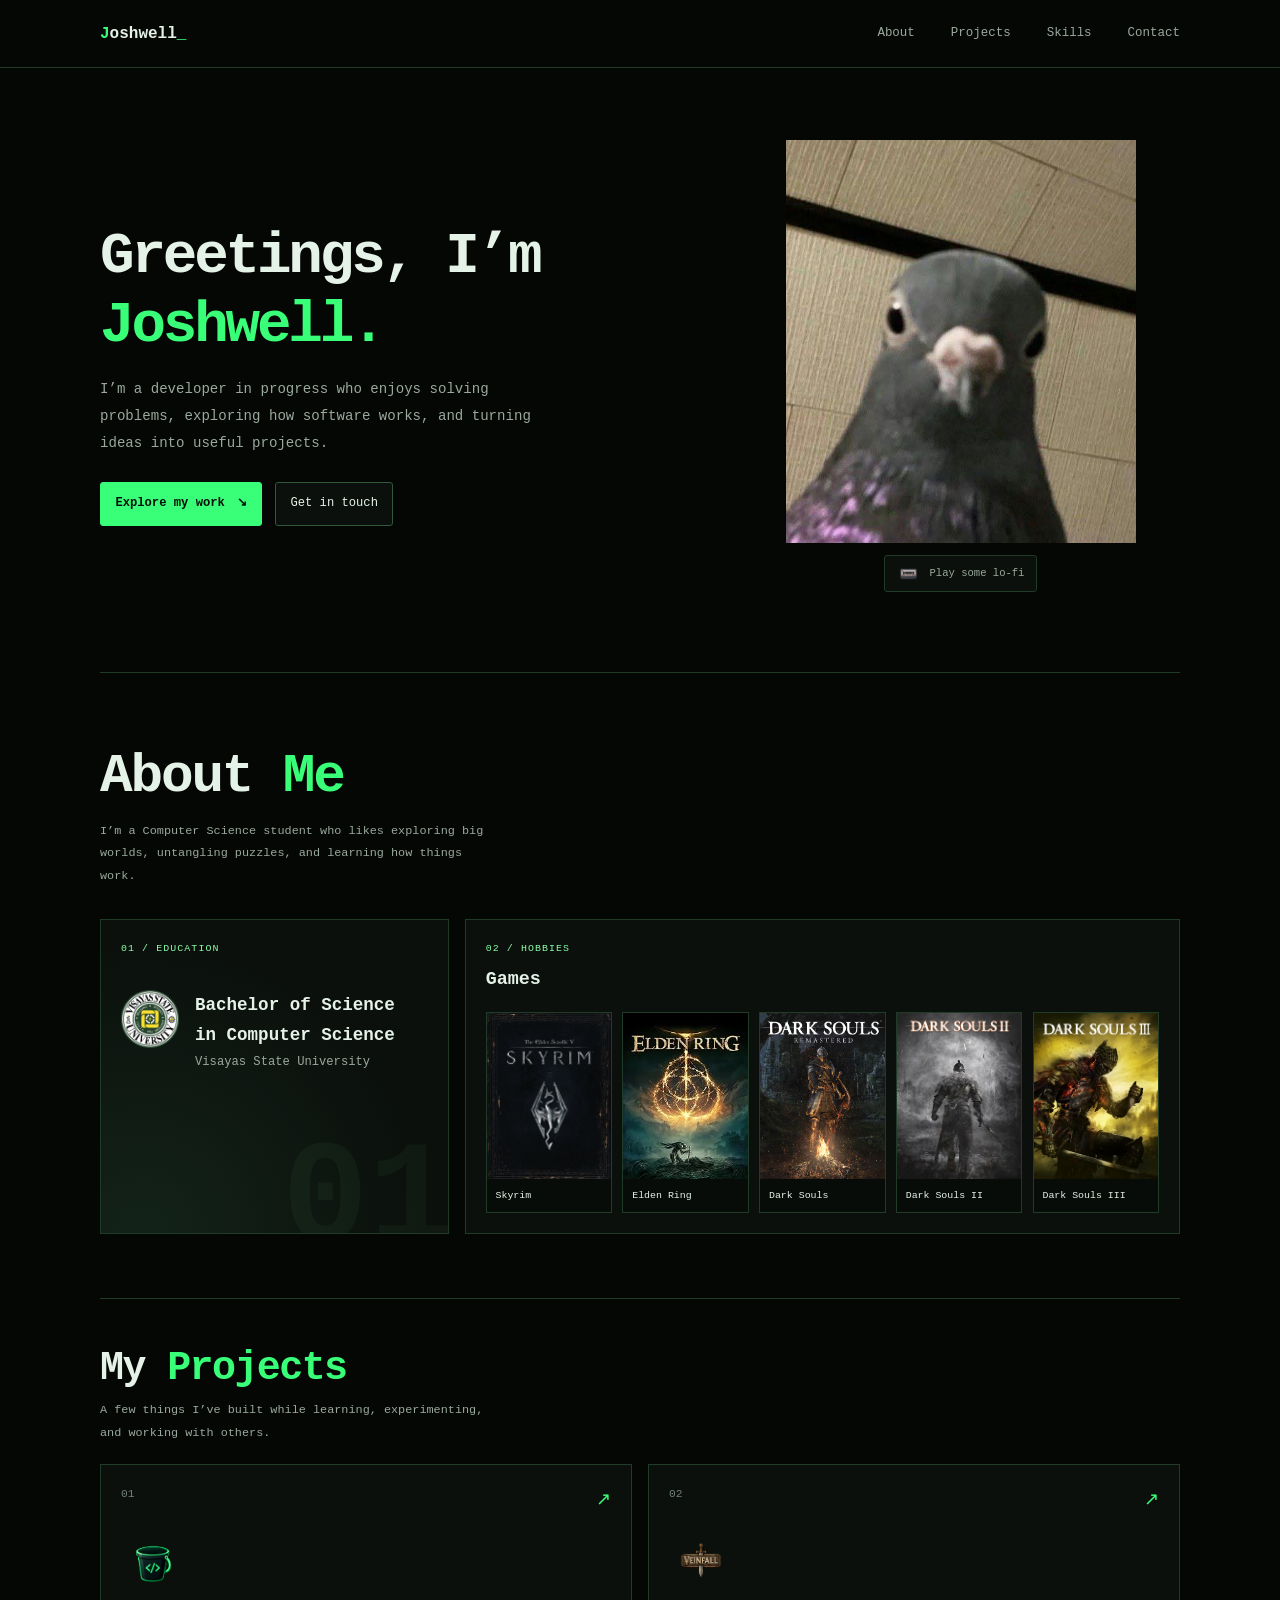
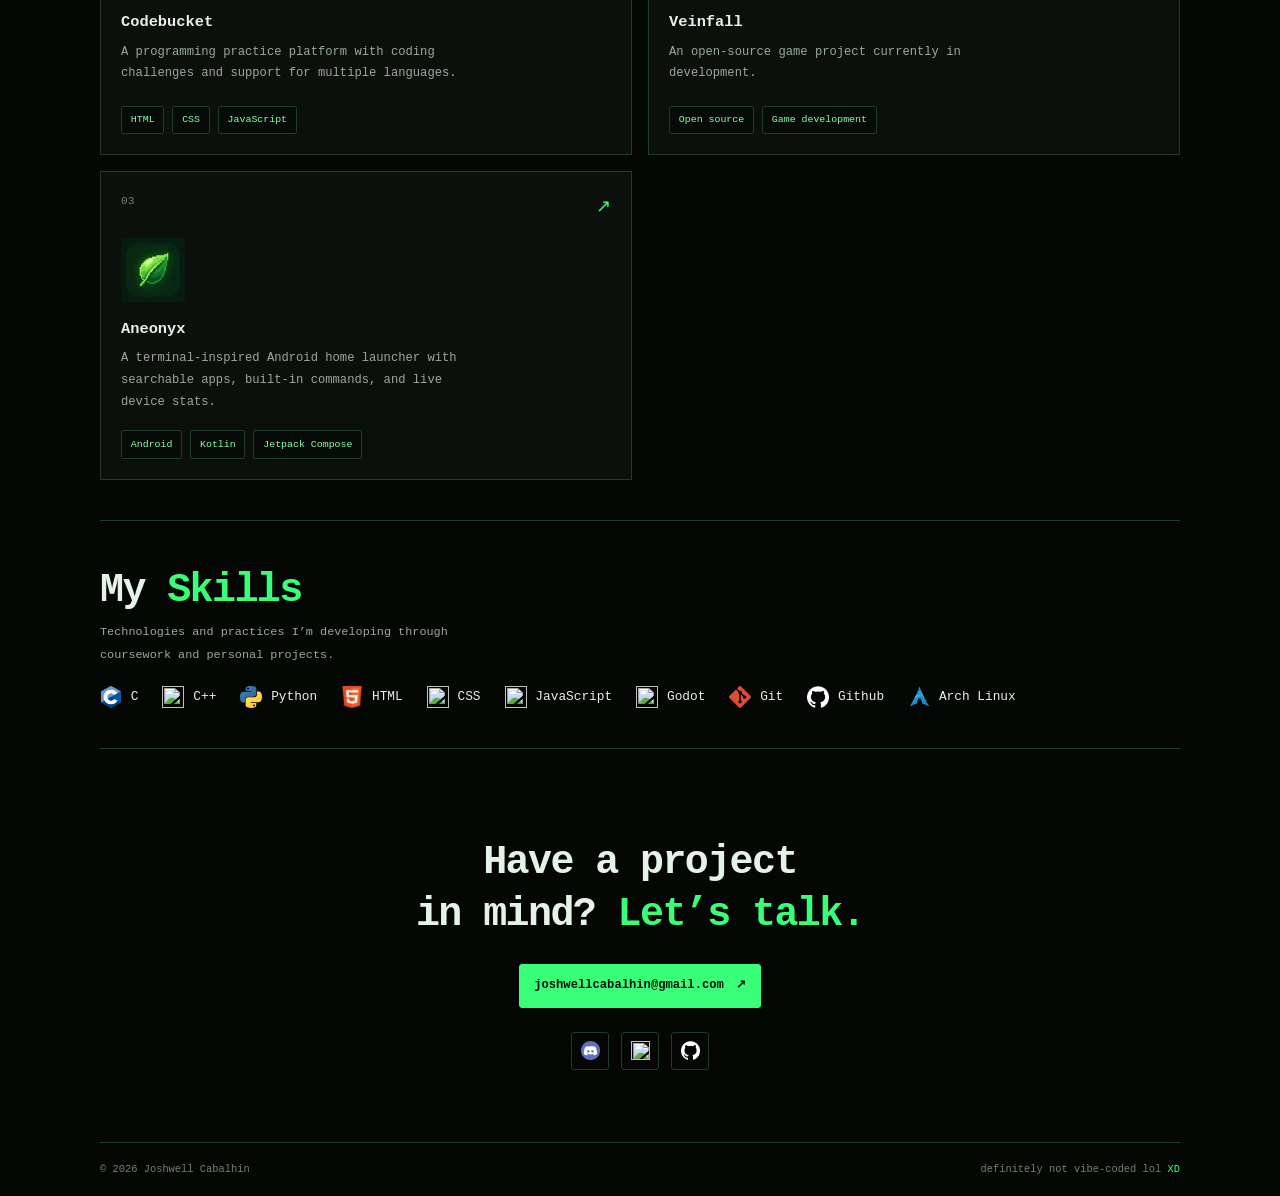
==== index.html @ 98245538 "rename vixlauncher to aneonyx" ====
<!DOCTYPE html>
<html lang="en">
<head>
    <meta charset="UTF-8">
    <meta name="viewport" content="width=device-width, initial-scale=1.0">
    <meta name="theme-color" content="#050705">
    <title>joshwell</title>
    <link rel="stylesheet" href="style.css">
    <script src="script.js" defer></script>
</head>
<body>
    <header class="site-header">
        <a class="wordmark" href="#home" aria-label="Joshwell home"><span>J</span>oshwell<span class="prompt">_</span></a>
        <nav class="navbar" aria-label="Main navigation">
            <a href="#about">About</a>
            <a href="#projects">Projects</a>
            <a href="#skills">Skills</a>
            <a href="#contact">Contact</a>
        </nav>
    </header>

    <main>
        <section id="home" class="hero wrap">
            <div class="hero-copy">
                <h1>Greetings, I’m <span>Joshwell.</span></h1>
                <p class="hero-intro">I’m a developer in progress who enjoys solving problems, exploring how software works, and turning ideas into useful projects.</p>
                <div class="hero-actions">
                    <a class="button primary" href="#projects">Explore my work <span aria-hidden="true">↘</span></a>
                    <a class="button secondary" href="#contact">Get in touch</a>
                </div>
            </div>
            <div class="hero-visual">
                <img class="profile-img" src="img/profile.jpg" alt="Portrait of Joshwell">
                <button id="music-button" class="music-control" type="button" aria-label="Play or pause background music"><img src="img/cassette.png" alt=""> <span id="music-desc">Play some lo-fi</span></button>
            </div>
        </section>

        <section id="about" class="section wrap about-section">
                
            <div class="section-heading"><h2>About<span> Me</span></h2><p class="section-note">I’m a Computer Science student who likes exploring big worlds, untangling puzzles, and learning how things work.</p></div>
            <div class="about-layout">
                <article class="education-card"><p class="label">01 / Education</p><div class="education-line"><img src="img/vsu.png" alt="Visayas State University" class="school-logo"><div><h3>Bachelor of Science<br>in Computer Science</h3><p>Visayas State University</p></div></div><span class="education-index" aria-hidden="true">01</span></article>
                <article class="hobbies-card"><div class="hobby-heading"><div><p class="label">02 / Hobbies</p><h3>Games</h3></div></div>
                    <div class="hobby-gallery" aria-label="Favorite games">
                        <figure class="hobby-art"><img src="img/The_Elder_Scrolls_V_Skyrim_cover.png" alt="The Elder Scrolls V: Skyrim cover"><figcaption> Skyrim</figcaption></figure>
                        <figure class="hobby-art"><img src="img/elden_ring.png" alt="Elden Ring cover"><figcaption> Elden Ring</figcaption></figure>
                        <figure class="hobby-art"><img src="img/dark_souls.png" alt="Dark Souls cover"><figcaption> Dark Souls</figcaption></figure>
                        <figure class="hobby-art"><img src="img/dark_souls_2.jpg" alt="Dark Souls II cover"><figcaption> Dark Souls II</figcaption></figure>
                        <figure class="hobby-art"><img src="img/dark_souls_3.jpg" alt="Dark Souls III cover"><figcaption> Dark Souls III</figcaption></figure>
                    </div>
                </article>
            </div>
        </section>

        <section id="projects" class="section wrap">
            <div class="section-heading"><h2>My<span> Projects</span></h2><p class="section-note">A few things I’ve built while learning, experimenting, and working with others.</p></div>
            <div class="project-grid">
                <a class="project-card" href="https://codebucket-joshwell.vercel.app" target="_blank" rel="noopener noreferrer"><div class="project-top"><span class="project-number">01</span><span class="external">↗</span></div><img src="img/codebucket_icon.png" alt="" class="project-icon"><h3>Codebucket</h3><p>A programming practice platform with coding challenges and support for multiple languages.</p><div class="tags"><span>HTML</span><span>CSS</span><span>JavaScript</span></div></a>
                <a class="project-card" href="https://github.com/llewtonsi/veinfall" target="_blank" rel="noopener noreferrer"><div class="project-top"><span class="project-number">02</span><span class="external">↗</span></div><img src="img/veinfall_icon.png" alt="" class="project-icon"><h3>Veinfall</h3><p>An open-source game project currently in development.</p><div class="tags"><span>Open source</span><span>Game development</span></div></a>
                <a class="project-card" href="https://github.com/llewtonsi/aneonyx" target="_blank" rel="noopener noreferrer"><div class="project-top"><span class="project-number">03</span><span class="external">↗</span></div><img src="img/aneonyx_icon.png" alt="" class="project-icon"><h3>Aneonyx</h3><p>A terminal-inspired Android home launcher with searchable apps, built-in commands, and live device stats.</p><div class="tags"><span>Android</span><span>Kotlin</span><span>Jetpack Compose</span></div></a>
            </div>
        </section>

        <section id="skills" class="section wrap">
            <div class="section-heading"><h2>My<span> Skills</span></h2><p class="section-note">Technologies and practices I’m developing through coursework and personal projects.</p></div>
            <ul class="skills-list" aria-label="Languages and technologies">
                <li class="skill-item"><img src="img/c_logo.webp" alt="">C</li>
                <li class="skill-item"><img src="img/cpp_logo.png" alt="">C++</li>
                <li class="skill-item"><img src="img/Python-logo-notext.svg" alt="">Python</li>
                <li class="skill-item"><img src="img/html_logo.png" alt="">HTML</li>
                <li class="skill-item"><img src="img/css_logo.png" alt="">CSS</li>
                <li class="skill-item"><img src="img/js_logo.png" alt="">JavaScript</li>
                <li class="skill-item"><img src="img/godot_icon.png" alt="">Godot</li>
                <li class="skill-item"><img src="img/git-icon-logo.svg" alt="">Git</li>
                <li class="skill-item"><img src="img/github_logo.webp" alt="">Github</li>
                <li class="skill-item"><img src="img/arch.png" alt="">Arch Linux</li>
            </ul>
        </section>

        <section id="contact" class="section wrap contact-section">
            <h2>Have a project<br>in mind? <span>Let’s talk.</span></h2><a class="button primary" href="mailto:joshwellcabalhin@gmail.com">joshwellcabalhin@gmail.com <span aria-hidden="true">↗</span></a>
            <div class="social-links"><a href="https://discord.com/users/1340693240004870204" aria-label="Discord"><img src="img/discord_icon.png" alt=""></a><a href="https://x.com/llewtonsi" aria-label="X"><img src="img/x_icon.png" alt=""></a><a href="https://github.com/llewtonsi" aria-label="GitHub"><img src="img/github_logo.webp" alt=""></a></div>
        </section>
    </main>
    <footer class="wrap footer"><span>© <span id="year"></span> Joshwell Cabalhin</span><span>definitely not vibe-coded lol <span class="prompt">XD</span></span></footer>
</body>
</html>
---- style.css ----
@font-face {
    font-family: JetBrains;
    src: url("font/JetBrainsMonoNerdFontMono-Regular.ttf") format("truetype");
    font-display: swap;
}

:root {
    color-scheme: dark;
    --bg: #050705;
    --bg2: #080c09;
    --card: #0b100c;
    --elev: #101711;
    --border: #203b28;
    --border-bright: #31583b;
    --green: #39ff78;
    --green-soft: #8bffa9;
    --text: #e5f2e8;
    --muted: #9aa99d;
    --quiet: #718077;
    --mono: JetBrains, ui-monospace, monospace;
    --sans: JetBrains, ui-monospace, monospace;
}

* { box-sizing: border-box; }
html { scroll-behavior: smooth; scroll-padding-top: 5rem; }
body {
    margin: 0;
    background: var(--bg);
    color: var(--text);
    font: 15px/1.75 var(--sans);
}
a { color: inherit; text-decoration: none; }
img { display: block; max-width: 100%; height: auto; }
button { font: inherit; }
h1, h2, h3, p, blockquote { margin: 0; }
.wrap { width: min(1080px, calc(100% - 3rem)); margin-inline: auto; }

.site-header {
    min-height: 68px;
    padding: .75rem max(1.5rem, calc((100vw - 1080px) / 2));
    display: flex;
    align-items: center;
    justify-content: space-between;
    gap: 1.5rem;
    border-bottom: 1px solid var(--border);
    background: var(--bg);
    position: sticky;
    top: 0;
    z-index: 10;
}
.wordmark { font-size: 1rem; font-weight: bold; color: var(--text); white-space: nowrap; }
.wordmark > span:first-child, .prompt { color: var(--green); }
.navbar { display: flex; gap: clamp(1rem, 3vw, 2.25rem); }
.navbar a { color: var(--muted); font-size: .78rem; transition: color .2s; }
.navbar a:hover, .navbar a:focus-visible, .social-links a:hover { color: var(--green); }
a:focus-visible, button:focus-visible { outline: 2px solid var(--green); outline-offset: 4px; }

.hero {
    min-height: 570px;
    display: grid;
    grid-template-columns: 1.15fr .85fr;
    align-items: center;
    gap: 3rem;
    padding-block: 4.5rem 5rem;
}
.eyebrow, .label { font-size: .69rem; letter-spacing: .11em; text-transform: uppercase; color: var(--green-soft); }
.eyebrow { display: flex; align-items: center; gap: .6rem; }
.status-dot { width: 7px; height: 7px; border-radius: 50%; background: var(--green); }
h1 {
    max-width: 14ch;
    font-size: clamp(2.25rem, 5vw, 3.6rem);
    line-height: 1.2;
    letter-spacing: -.055em;
    margin: 1rem 0;
}
h1 span, h2 span { color: var(--green); }
.hero-intro, .section-note { max-width: 55ch; color: var(--muted); font-size: .88rem; line-height: 1.9; }
.hero-actions { display: flex; flex-wrap: wrap; gap: .8rem; margin-top: 1.6rem; }
.button {
    display: inline-flex;
    align-items: center;
    justify-content: center;
    gap: .75rem;
    padding: .65rem .9rem;
    border: 1px solid var(--border-bright);
    border-radius: 3px;
    font-size: .76rem;
    transition: border-color .2s, background .2s;
}
.button:hover { border-color: var(--green); }
.primary { background: var(--green); color: #031006; border-color: var(--green); font-weight: bold; }
.primary:hover { background: var(--green-soft); }
.secondary { color: var(--text); background: var(--card); }
.hero-visual { display: flex; flex-direction: column; align-items: center; gap: .8rem; }
.profile-img { width: min(100%, 350px); aspect-ratio: 4 / 4.6; object-fit: cover; object-position: center 35%; }
.music-control { border: 1px solid var(--border); background: var(--card); color: var(--muted); padding: .5rem .75rem; border-radius: 3px; display: flex; align-items: center; gap: .6rem; font-size: .66rem; cursor: pointer; }
.music-control img { width: 23px; }

.section { padding-block: 2.5rem; border-top: 1px solid var(--border); }
.section-heading { margin-bottom: 1.25rem; }
.section-heading h2, .contact-section h2 { font-size: clamp(1.65rem, 3.6vw, 2.5rem); line-height: 1.3; letter-spacing: -.04em; margin: .25rem 0; }
.about-section { padding-block: 4rem; }
.about-section .section-heading { max-width: 680px; margin-bottom: 2rem; }
.about-section .section-heading h2 { font-size: clamp(2rem, 5vw, 3.4rem); line-height: 1.13; margin: .55rem 0 .8rem; }
.about-layout { display: grid; grid-template-columns: .78fr 1.6fr; gap: 1rem; align-items: stretch; }
.education-card, .hobbies-card, .project-card { background: var(--card); border: 1px solid var(--border); padding: 1.25rem; }
.education-card { position: relative; min-height: 100%; overflow: hidden; background: radial-gradient(ellipse at 12% 100%, #132319 0, var(--card) 65%); }
.education-card .label, .hobbies-card .label { color: var(--green-soft); }
.education-card .education-line { position: relative; z-index: 1; align-items: flex-start; margin-top: 2rem; }
.education-index { position: absolute; right: -.05em; bottom: -.28em; color: rgba(139, 255, 169, .045); font-size: 9rem; line-height: 1; font-weight: bold; }
.hobbies-card { padding: 1.25rem; }
.hobby-heading { display: flex; justify-content: space-between; align-items: end; gap: 1rem; margin-bottom: 1rem; }
.hobby-heading h3 { font-size: 1.15rem; margin-top: .4rem; }
.hobby-heading > p { max-width: 35ch; color: var(--muted); font-size: .7rem; line-height: 1.8; }
.hobby-gallery { display: grid; grid-template-columns: repeat(5, minmax(0, 1fr)); gap: .65rem; }
.hobby-art { min-width: 0; margin: 0; overflow: hidden; border: 1px solid var(--border); background: var(--bg2); }
.hobby-art img { width: 100%; aspect-ratio: 3 / 4; object-fit: cover; transition: transform .3s ease; }
.hobby-art:hover img { transform: scale(1.045); }
.hobby-art figcaption { display: flex; align-items: baseline; gap: .4rem; padding: .5rem .55rem; font-size: .62rem; white-space: nowrap; overflow: hidden; text-overflow: ellipsis; }
.hobby-art figcaption span { color: var(--green); font-size: .55rem; }
.hobby-footnote { margin-top: .85rem; color: var(--muted); font-size: .67rem; }
.hobby-footnote span { color: var(--green); margin-right: .35rem; }
.panel { background: var(--card); border: 1px solid var(--border); padding: 1.25rem; }
.label { color: var(--quiet); font-size: .62rem; }
.education-line { display: flex; align-items: center; gap: 1rem; margin-top: 1.6rem; }
.education-card .school-logo { width: 58px; height: 58px; object-fit: contain; flex: 0 0 auto; }
.project-card h3 { font-size: .96rem; margin: .35rem 0; }
.education-line p { color: var(--muted); font-size: .76rem; line-height: 1.85; }
.row-heading { display: flex; justify-content: space-between; align-items: end; gap: 2rem; }
.section-note { font-size: .74rem; }
.project-grid { display: grid; grid-template-columns: repeat(2, 1fr); gap: 1rem; }
.project-card { display: block; transition: border-color .2s; }
.project-card:hover { border-color: var(--border-bright); }
.project-top { display: flex; justify-content: space-between; color: var(--quiet); font-size: .7rem; }
.external { font-size: 1.1rem; color: var(--green); }
.project-icon { width: 64px; height: 64px; object-fit: contain; margin: .9rem 0; }
.project-card p { max-width: 50ch; color: var(--muted); font-size: .76rem; line-height: 1.8; min-height: 3rem; }
.tags { display: flex; flex-wrap: wrap; gap: .5rem; margin-top: 1rem; }
.tags span, .skill-item { border: 1px solid var(--border); background: var(--bg2); color: var(--green-soft); padding: .3rem .55rem; border-radius: 2px; font-size: .62rem; }
.skills-list { display: flex; flex-wrap: wrap; gap: 1rem 1.5rem; list-style: none; margin: 1.25rem 0 0; padding: 0; }
.skill-item { display: inline-flex; align-items: center; gap: .55rem; padding: 0; border: 0; background: transparent; color: var(--text); font-size: .8rem; }
.skill-item img { width: 22px; height: 22px; object-fit: contain; }
.contact-section { text-align: center; padding-block: 4.5rem; }
.contact-section .eyebrow { justify-content: center; }
.contact-section h2 { margin: 1rem 0 1.4rem; }
.social-links { display: flex; justify-content: center; align-items: center; gap: .75rem; margin-top: 1.5rem; }
.social-links a { width: 38px; height: 38px; display: grid; place-items: center; border: 1px solid var(--border); border-radius: 3px; transition: border-color .2s, color .2s; }
.social-links img { width: 19px; height: 19px; object-fit: contain; }
.footer { border-top: 1px solid var(--border); padding-block: 1.1rem; display: flex; justify-content: space-between; gap: 1rem; color: var(--quiet); font-size: .65rem; }

@media (max-width: 720px) {
    .wrap { width: min(100% - 2rem, 560px); }
    .site-header { min-height: 64px; padding-inline: 1rem; }
    .wordmark { font-size: .85rem; }
    .navbar { gap: .8rem; }
    .navbar a { font-size: .66rem; }
    .hero { grid-template-columns: 1fr; gap: 2rem; padding-block: 3.5rem; }
    .hero-copy { order: 0; }
    .hero-visual { order: 1; }
    .profile-img { width: min(78%, 340px); }
    .section { padding-block: 2.1rem; }
    .project-grid { grid-template-columns: 1fr; }
    .about-section { padding-block: 3rem; }
    .about-layout { grid-template-columns: 1fr; }
    .education-card { min-height: 190px; }
    .education-card .education-line { margin-top: 1.3rem; }
    .hobby-heading { align-items: start; flex-direction: column; gap: .45rem; }
    .hobby-gallery { grid-template-columns: repeat(3, minmax(0, 1fr)); }
    .row-heading { align-items: start; flex-direction: column; gap: .5rem; }
    .project-card p { min-height: 0; }
    .contact-section { padding-block: 3rem; }
}
@media (max-width: 430px) {
    .hobbies-card { padding: .85rem; }
    .hobby-gallery { grid-template-columns: repeat(2, minmax(0, 1fr)); gap: .5rem; }
    .hobby-art figcaption { font-size: .58rem; padding-inline: .4rem; }
}
@media (max-width: 390px) {
    .navbar { gap: .55rem; }
    .navbar a { font-size: .6rem; }
    .wordmark { font-size: .75rem; }
    .site-header { padding-inline: .75rem; }
}
@media (prefers-reduced-motion: reduce) {
    *, *::before, *::after { scroll-behavior: auto !important; animation-duration: .01ms !important; animation-iteration-count: 1 !important; transition-duration: .01ms !important; }
}
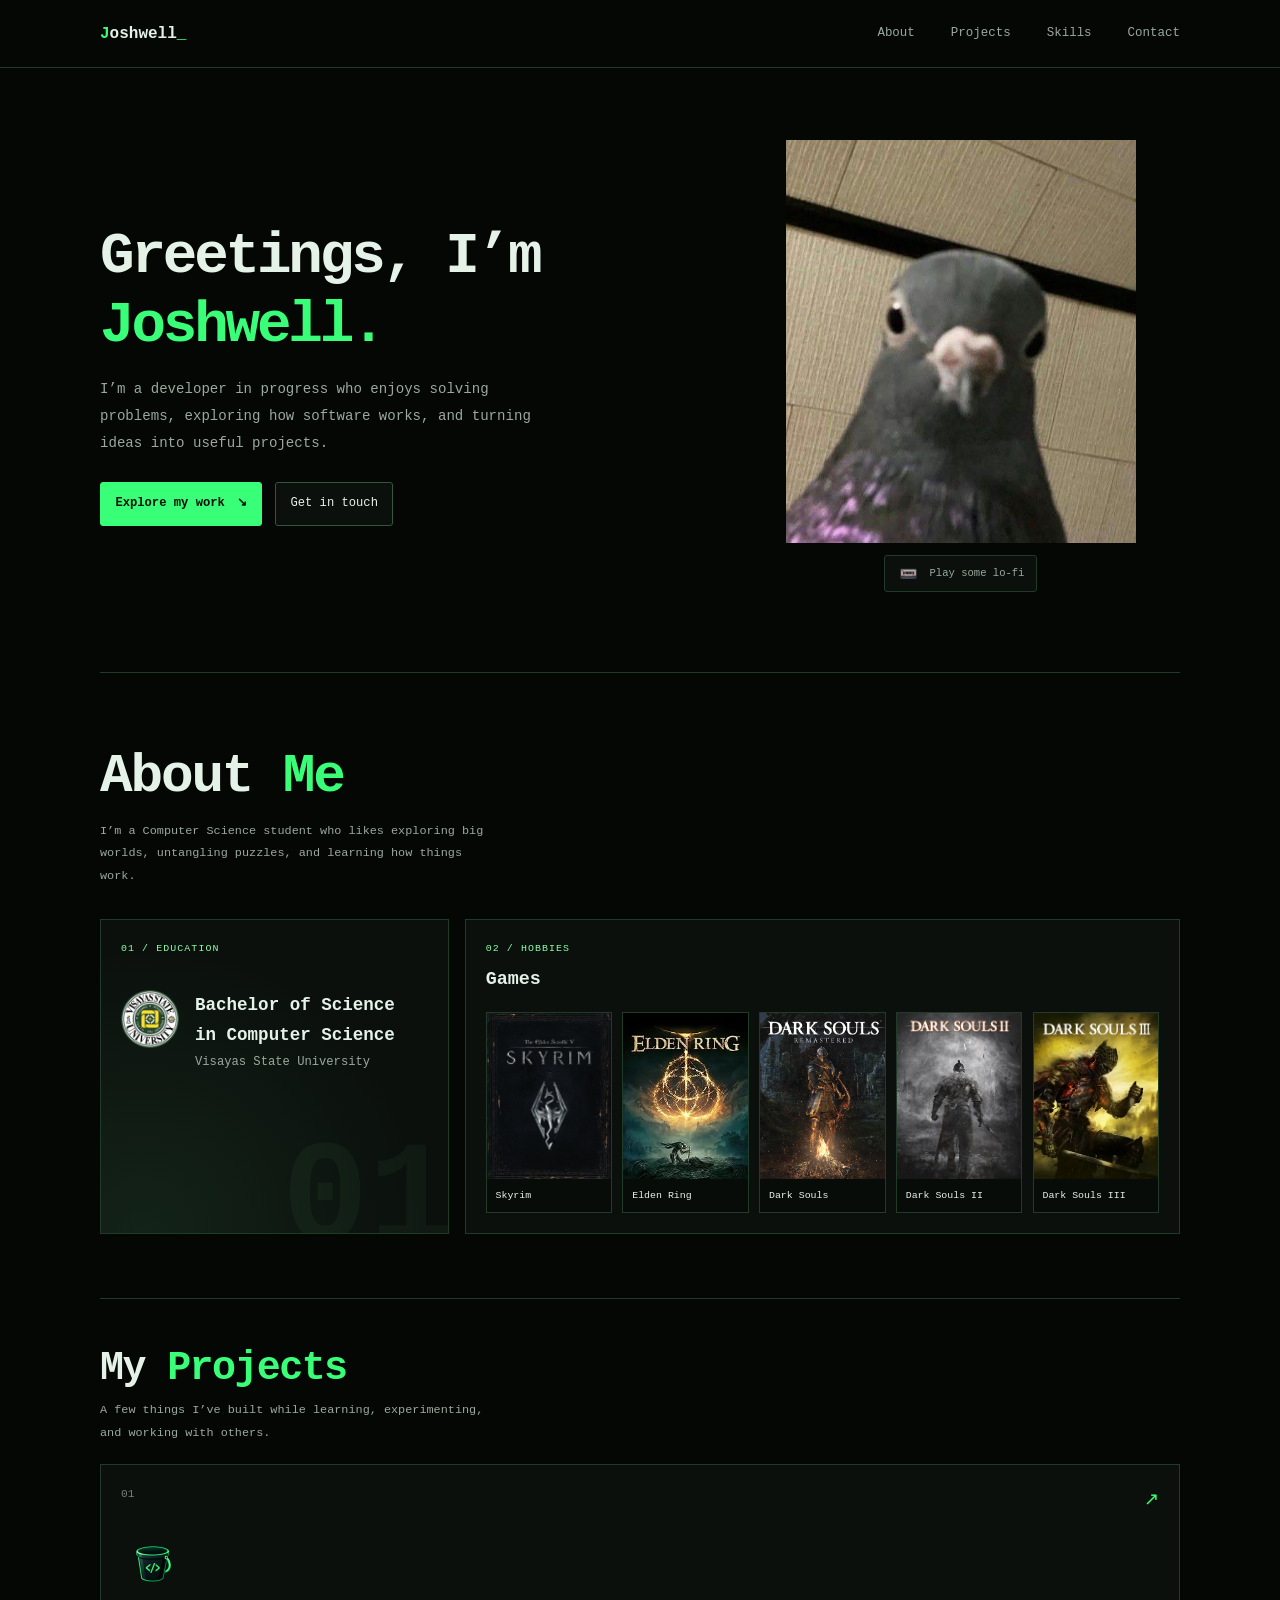
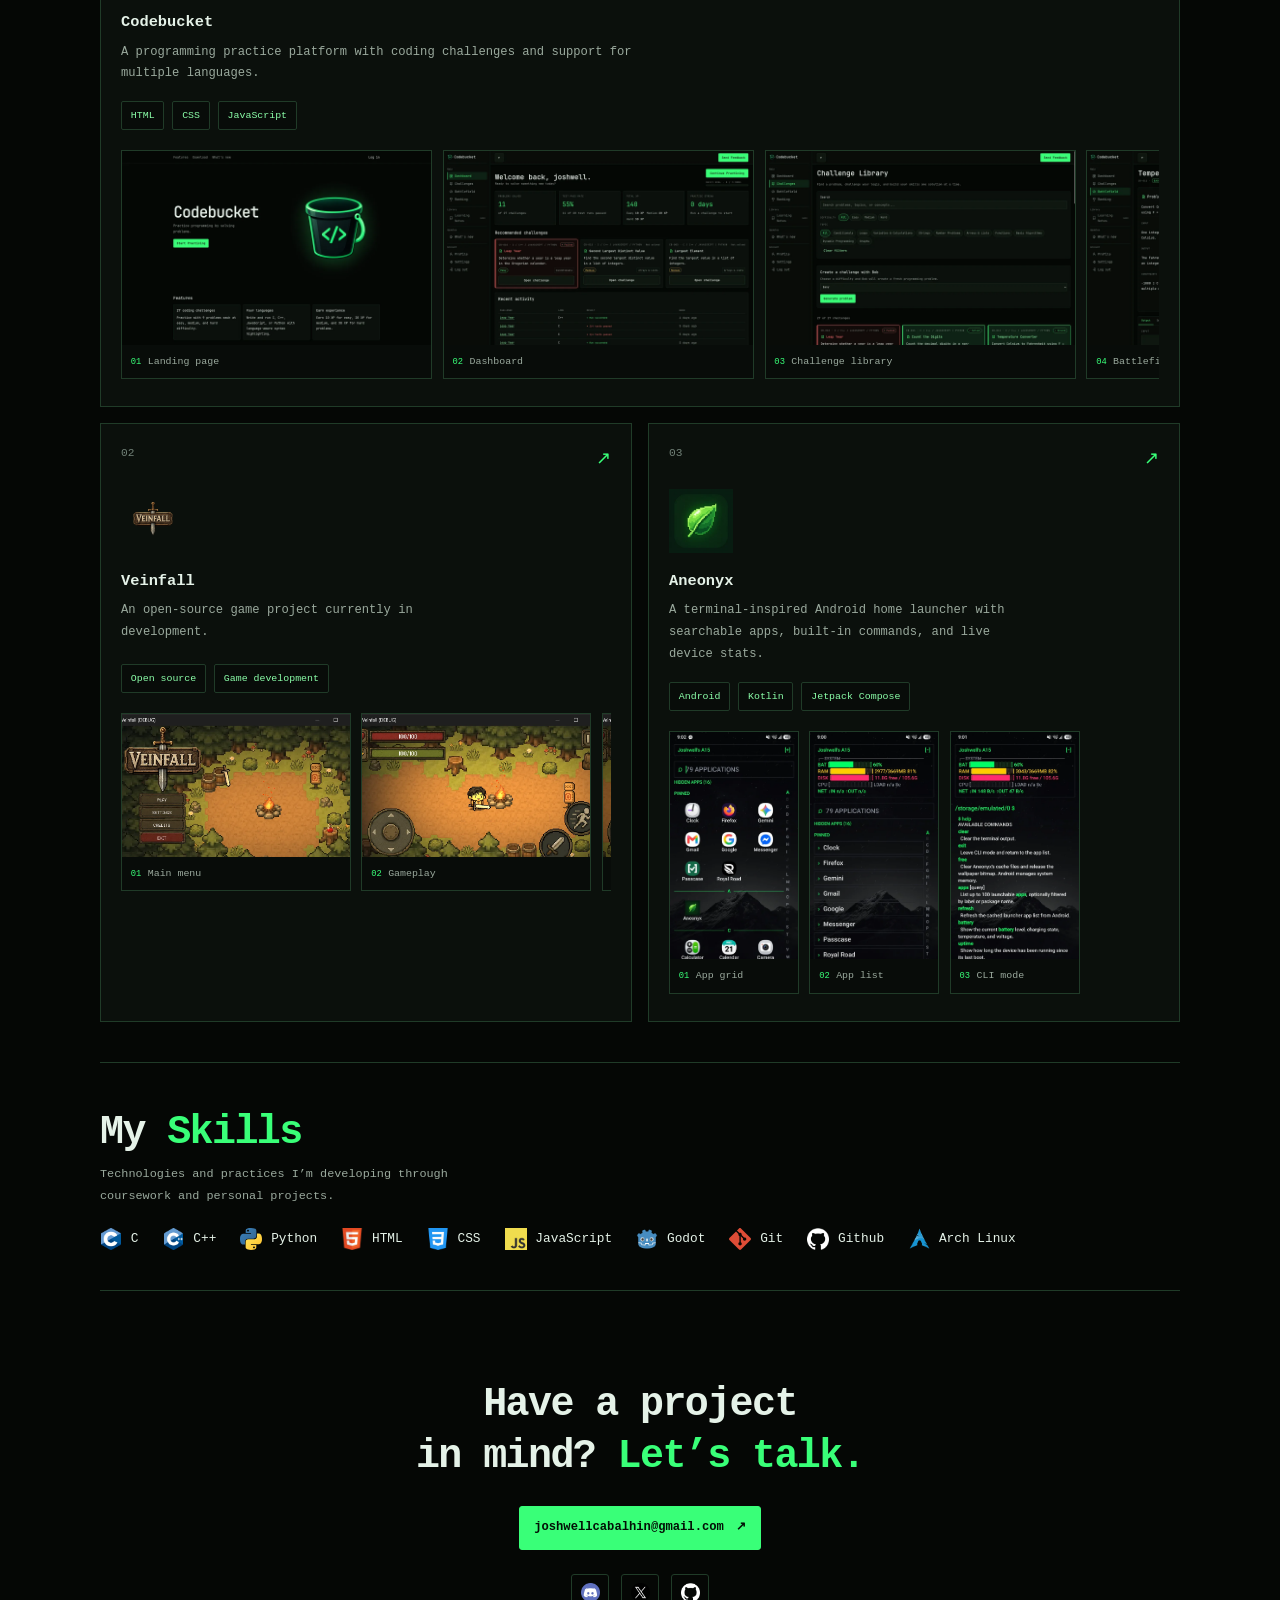
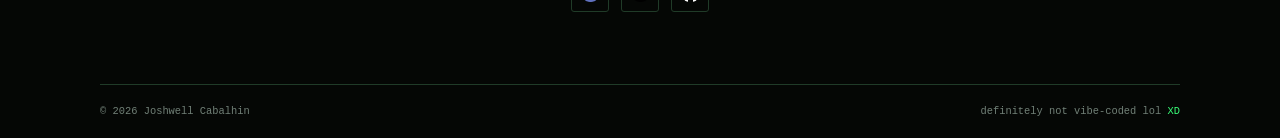
==== commit 96fab773: "add screenshots for each project" ====
--- a/index.html
+++ b/index.html
@@ -31,7 +31,7 @@
             </div>
             <div class="hero-visual">
                 <img class="profile-img" src="img/profile.jpg" alt="Portrait of Joshwell">
-                <button id="music-button" class="music-control" type="button" aria-label="Play or pause background music"><img src="img/cassette.png" alt=""> <span id="music-desc">Play some lo-fi</span></button>
+                <button id="music-button" class="music-control" type="button" aria-label="Play or pause background music"><img src="img/icons/cassette.webp" alt=""> <span id="music-desc">Play some lo-fi</span></button>
             </div>
         </section>
 
@@ -39,7 +39,7 @@
                 
             <div class="section-heading"><h2>About<span> Me</span></h2><p class="section-note">I’m a Computer Science student who likes exploring big worlds, untangling puzzles, and learning how things work.</p></div>
             <div class="about-layout">
-                <article class="education-card"><p class="label">01 / Education</p><div class="education-line"><img src="img/vsu.png" alt="Visayas State University" class="school-logo"><div><h3>Bachelor of Science<br>in Computer Science</h3><p>Visayas State University</p></div></div><span class="education-index" aria-hidden="true">01</span></article>
+                <article class="education-card"><p class="label">01 / Education</p><div class="education-line"><img src="img/icons/vsu.webp" alt="Visayas State University" class="school-logo"><div><h3>Bachelor of Science<br>in Computer Science</h3><p>Visayas State University</p></div></div><span class="education-index" aria-hidden="true">01</span></article>
                 <article class="hobbies-card"><div class="hobby-heading"><div><p class="label">02 / Hobbies</p><h3>Games</h3></div></div>
                     <div class="hobby-gallery" aria-label="Favorite games">
                         <figure class="hobby-art"><img src="img/The_Elder_Scrolls_V_Skyrim_cover.png" alt="The Elder Scrolls V: Skyrim cover"><figcaption> Skyrim</figcaption></figure>
@@ -55,31 +55,53 @@
         <section id="projects" class="section wrap">
             <div class="section-heading"><h2>My<span> Projects</span></h2><p class="section-note">A few things I’ve built while learning, experimenting, and working with others.</p></div>
             <div class="project-grid">
-                <a class="project-card" href="https://codebucket-joshwell.vercel.app" target="_blank" rel="noopener noreferrer"><div class="project-top"><span class="project-number">01</span><span class="external">↗</span></div><img src="img/codebucket_icon.png" alt="" class="project-icon"><h3>Codebucket</h3><p>A programming practice platform with coding challenges and support for multiple languages.</p><div class="tags"><span>HTML</span><span>CSS</span><span>JavaScript</span></div></a>
-                <a class="project-card" href="https://github.com/llewtonsi/veinfall" target="_blank" rel="noopener noreferrer"><div class="project-top"><span class="project-number">02</span><span class="external">↗</span></div><img src="img/veinfall_icon.png" alt="" class="project-icon"><h3>Veinfall</h3><p>An open-source game project currently in development.</p><div class="tags"><span>Open source</span><span>Game development</span></div></a>
-                <a class="project-card" href="https://github.com/llewtonsi/aneonyx" target="_blank" rel="noopener noreferrer"><div class="project-top"><span class="project-number">03</span><span class="external">↗</span></div><img src="img/aneonyx_icon.png" alt="" class="project-icon"><h3>Aneonyx</h3><p>A terminal-inspired Android home launcher with searchable apps, built-in commands, and live device stats.</p><div class="tags"><span>Android</span><span>Kotlin</span><span>Jetpack Compose</span></div></a>
+                <a class="project-card featured" href="https://codebucket-joshwell.vercel.app" target="_blank" rel="noopener noreferrer"><div class="project-top"><span class="project-number">01</span><span class="external">↗</span></div><img src="img/icons/codebucket_icon.webp" alt="" class="project-icon"><h3>Codebucket</h3><p>A programming practice platform with coding challenges and support for multiple languages.</p><div class="tags"><span>HTML</span><span>CSS</span><span>JavaScript</span></div>
+                    <div class="project-shots" aria-label="Codebucket screenshots">
+                        <figure><img src="img/screenshots/codebucket-landing.webp" alt="Codebucket landing page with the glowing bucket logo and feature cards" loading="lazy" decoding="async"><figcaption><span>01</span>Landing page</figcaption></figure>
+                        <figure><img src="img/screenshots/codebucket-dashboard.webp" alt="Dashboard showing problems solved, test pass rate, XP, and practice streak" loading="lazy" decoding="async"><figcaption><span>02</span>Dashboard</figcaption></figure>
+                        <figure><img src="img/screenshots/codebucket-challenges.webp" alt="Challenge library with search box and difficulty and topic filters" loading="lazy" decoding="async"><figcaption><span>03</span>Challenge library</figcaption></figure>
+                        <figure><img src="img/screenshots/codebucket-battlefield.webp" alt="Battlefield editor with the problem statement and a C code editor" loading="lazy" decoding="async"><figcaption><span>04</span>Battlefield</figcaption></figure>
+                        <figure><img src="img/screenshots/codebucket-ranking.webp" alt="Ranking table comparing players by solved challenges, XP, and pass rate" loading="lazy" decoding="async"><figcaption><span>05</span>Ranking</figcaption></figure>
+                        <figure><img src="img/screenshots/codebucket-profile.webp" alt="Profile page with stats, activity heatmap, and recent runs" loading="lazy" decoding="async"><figcaption><span>06</span>Profile</figcaption></figure>
+                        <figure><img src="img/screenshots/codebucket-settings.webp" alt="Settings page with account details and learning preferences" loading="lazy" decoding="async"><figcaption><span>07</span>Settings</figcaption></figure>
+                    </div>
+                </a>
+                <a class="project-card" href="https://github.com/llewtonsi/veinfall" target="_blank" rel="noopener noreferrer"><div class="project-top"><span class="project-number">02</span><span class="external">↗</span></div><img src="img/icons/veinfall_icon.webp" alt="" class="project-icon"><h3>Veinfall</h3><p>An open-source game project currently in development.</p><div class="tags"><span>Open source</span><span>Game development</span></div>
+                    <div class="project-shots" aria-label="Veinfall screenshots">
+                        <figure><img src="img/screenshots/menu.webp" alt="Veinfall main menu with Play, Settings, Credits, and Exit buttons" loading="lazy" decoding="async"><figcaption><span>01</span>Main menu</figcaption></figure>
+                        <figure><img src="img/screenshots/gameplay.webp" alt="Gameplay with the player by a campfire, health bars, and touch controls" loading="lazy" decoding="async"><figcaption><span>02</span>Gameplay</figcaption></figure>
+                        <figure><img src="img/screenshots/inventory.webp" alt="Inventory screen with equipment slots and an iron sword tooltip" loading="lazy" decoding="async"><figcaption><span>03</span>Inventory</figcaption></figure>
+                    </div>
+                </a>
+                <a class="project-card" href="https://github.com/llewtonsi/aneonyx" target="_blank" rel="noopener noreferrer"><div class="project-top"><span class="project-number">03</span><span class="external">↗</span></div><img src="img/icons/aneonyx_icon.webp" alt="" class="project-icon"><h3>Aneonyx</h3><p>A terminal-inspired Android home launcher with searchable apps, built-in commands, and live device stats.</p><div class="tags"><span>Android</span><span>Kotlin</span><span>Jetpack Compose</span></div>
+                    <div class="project-shots portrait" aria-label="Aneonyx screenshots">
+                        <figure><img src="img/screenshots/home-grid.webp" alt="Aneonyx app grid with search bar, pinned apps, and an A to Z index" loading="lazy" decoding="async"><figcaption><span>01</span>App grid</figcaption></figure>
+                        <figure><img src="img/screenshots/home-list.webp" alt="Aneonyx list view with the live system panel and app list" loading="lazy" decoding="async"><figcaption><span>02</span>App list</figcaption></figure>
+                        <figure><img src="img/screenshots/cli-system-panel.webp" alt="CLI mode showing live system stats and available commands" loading="lazy" decoding="async"><figcaption><span>03</span>CLI mode</figcaption></figure>
+                    </div>
+                </a>
             </div>
         </section>
 
         <section id="skills" class="section wrap">
             <div class="section-heading"><h2>My<span> Skills</span></h2><p class="section-note">Technologies and practices I’m developing through coursework and personal projects.</p></div>
             <ul class="skills-list" aria-label="Languages and technologies">
-                <li class="skill-item"><img src="img/c_logo.webp" alt="">C</li>
-                <li class="skill-item"><img src="img/cpp_logo.png" alt="">C++</li>
-                <li class="skill-item"><img src="img/Python-logo-notext.svg" alt="">Python</li>
-                <li class="skill-item"><img src="img/html_logo.png" alt="">HTML</li>
-                <li class="skill-item"><img src="img/css_logo.png" alt="">CSS</li>
-                <li class="skill-item"><img src="img/js_logo.png" alt="">JavaScript</li>
-                <li class="skill-item"><img src="img/godot_icon.png" alt="">Godot</li>
-                <li class="skill-item"><img src="img/git-icon-logo.svg" alt="">Git</li>
-                <li class="skill-item"><img src="img/github_logo.webp" alt="">Github</li>
-                <li class="skill-item"><img src="img/arch.png" alt="">Arch Linux</li>
+                <li class="skill-item"><img src="img/icons/c_logo.webp" alt="">C</li>
+                <li class="skill-item"><img src="img/icons/cpp_logo.webp" alt="">C++</li>
+                <li class="skill-item"><img src="img/icons/Python-logo-notext.svg" alt="">Python</li>
+                <li class="skill-item"><img src="img/icons/html_logo.webp" alt="">HTML</li>
+                <li class="skill-item"><img src="img/icons/css_logo.webp" alt="">CSS</li>
+                <li class="skill-item"><img src="img/icons/js_logo.webp" alt="">JavaScript</li>
+                <li class="skill-item"><img src="img/icons/godot_icon.webp" alt="">Godot</li>
+                <li class="skill-item"><img src="img/icons/git-icon-logo.svg" alt="">Git</li>
+                <li class="skill-item"><img src="img/icons/github_logo.webp" alt="">Github</li>
+                <li class="skill-item"><img src="img/icons/arch.webp" alt="">Arch Linux</li>
             </ul>
         </section>
 
         <section id="contact" class="section wrap contact-section">
             <h2>Have a project<br>in mind? <span>Let’s talk.</span></h2><a class="button primary" href="mailto:joshwellcabalhin@gmail.com">joshwellcabalhin@gmail.com <span aria-hidden="true">↗</span></a>
-            <div class="social-links"><a href="https://discord.com/users/1340693240004870204" aria-label="Discord"><img src="img/discord_icon.png" alt=""></a><a href="https://x.com/llewtonsi" aria-label="X"><img src="img/x_icon.png" alt=""></a><a href="https://github.com/llewtonsi" aria-label="GitHub"><img src="img/github_logo.webp" alt=""></a></div>
+            <div class="social-links"><a href="https://discord.com/users/1340693240004870204" aria-label="Discord"><img src="img/icons/discord_icon.webp" alt=""></a><a href="https://x.com/llewtonsi" aria-label="X"><img src="img/icons/x_icon.webp" alt=""></a><a href="https://github.com/llewtonsi" aria-label="GitHub"><img src="img/icons/github_logo.webp" alt=""></a></div>
         </section>
     </main>
     <footer class="wrap footer"><span>© <span id="year"></span> Joshwell Cabalhin</span><span>definitely not vibe-coded lol <span class="prompt">XD</span></span></footer>
--- a/style.css
+++ b/style.css
@@ -137,6 +137,32 @@
 .project-card p { max-width: 50ch; color: var(--muted); font-size: .76rem; line-height: 1.8; min-height: 3rem; }
 .tags { display: flex; flex-wrap: wrap; gap: .5rem; margin-top: 1rem; }
 .tags span, .skill-item { border: 1px solid var(--border); background: var(--bg2); color: var(--green-soft); padding: .3rem .55rem; border-radius: 2px; font-size: .62rem; }
+/* featured project: full-width card with a screenshot filmstrip */
+.project-card.featured { grid-column: 1 / -1; }
+.project-card.featured p { min-height: 0; max-width: 72ch; }
+.project-shots {
+    display: grid;
+    grid-auto-flow: column;
+    grid-auto-columns: clamp(230px, 30%, 330px);
+    gap: .65rem;
+    margin-top: 1.25rem;
+    padding-bottom: .45rem;
+    overflow-x: auto;
+    overscroll-behavior-x: contain;
+    scroll-snap-type: x proximity;
+    scrollbar-width: thin;
+    scrollbar-color: var(--border-bright) transparent;
+}
+.project-shots::-webkit-scrollbar { height: 6px; }
+.project-shots::-webkit-scrollbar-thumb { background: var(--border-bright); border-radius: 3px; }
+.project-shots figure { margin: 0; min-width: 0; overflow: hidden; border: 1px solid var(--border); background: var(--bg2); scroll-snap-align: start; }
+.project-shots img { width: 100%; aspect-ratio: 16 / 10; object-fit: cover; object-position: top; transition: transform .3s ease; }
+.project-shots figure:hover img { transform: scale(1.04); }
+.project-shots figcaption { display: flex; align-items: baseline; gap: .4rem; padding: .5rem .55rem; font-size: .62rem; color: var(--muted); white-space: nowrap; overflow: hidden; text-overflow: ellipsis; }
+.project-shots figcaption span { color: var(--green); font-size: .55rem; }
+/* phone screenshots keep their device shape instead of the 16:10 crop */
+.project-shots.portrait { grid-auto-columns: clamp(130px, 24%, 160px); }
+.project-shots.portrait img { aspect-ratio: 9 / 16; object-position: top; }
 .skills-list { display: flex; flex-wrap: wrap; gap: 1rem 1.5rem; list-style: none; margin: 1.25rem 0 0; padding: 0; }
 .skill-item { display: inline-flex; align-items: center; gap: .55rem; padding: 0; border: 0; background: transparent; color: var(--text); font-size: .8rem; }
 .skill-item img { width: 22px; height: 22px; object-fit: contain; }
@@ -160,6 +186,9 @@
     .profile-img { width: min(78%, 340px); }
     .section { padding-block: 2.1rem; }
     .project-grid { grid-template-columns: 1fr; }
+    /* filmstrip: one screenshot at a time, swipeable with snap points */
+    .project-shots { grid-auto-columns: 78%; }
+    .project-shots.portrait { grid-auto-columns: 62%; }
     .about-section { padding-block: 3rem; }
     .about-layout { grid-template-columns: 1fr; }
     .education-card { min-height: 190px; }
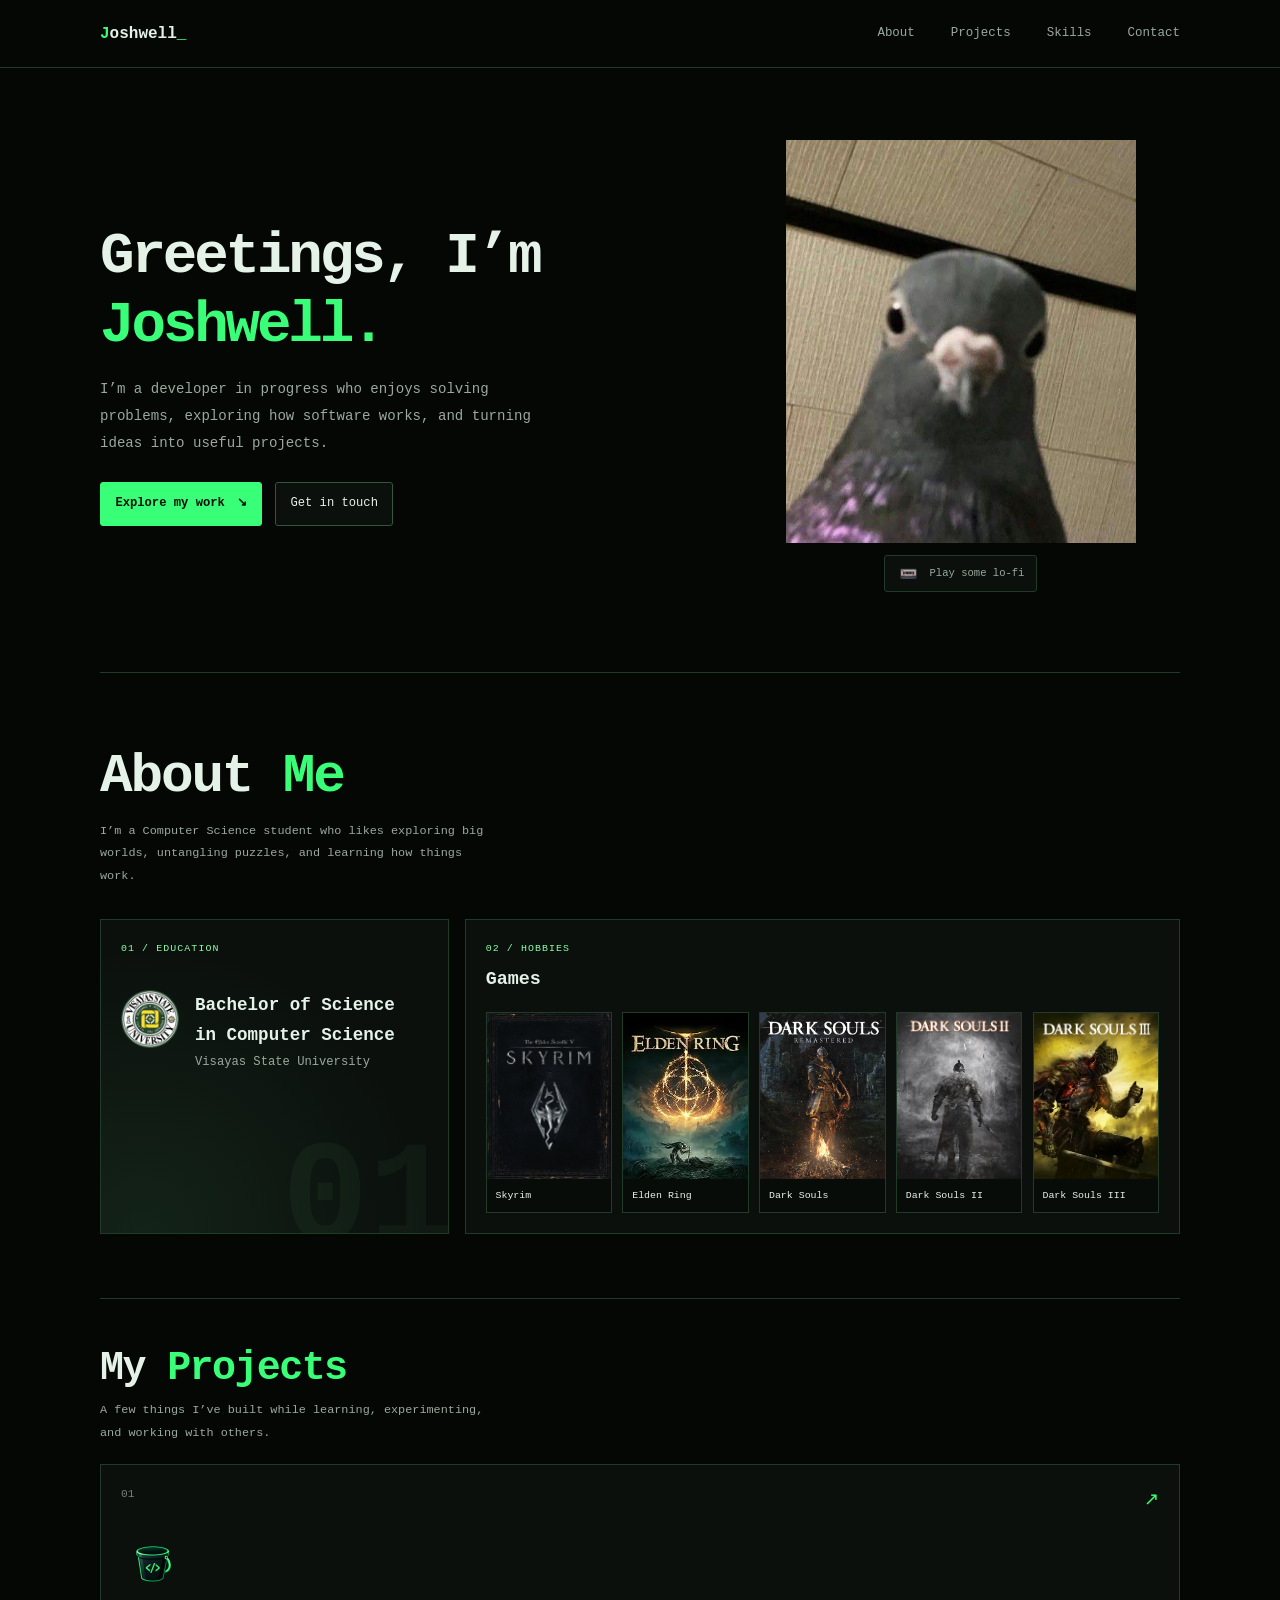
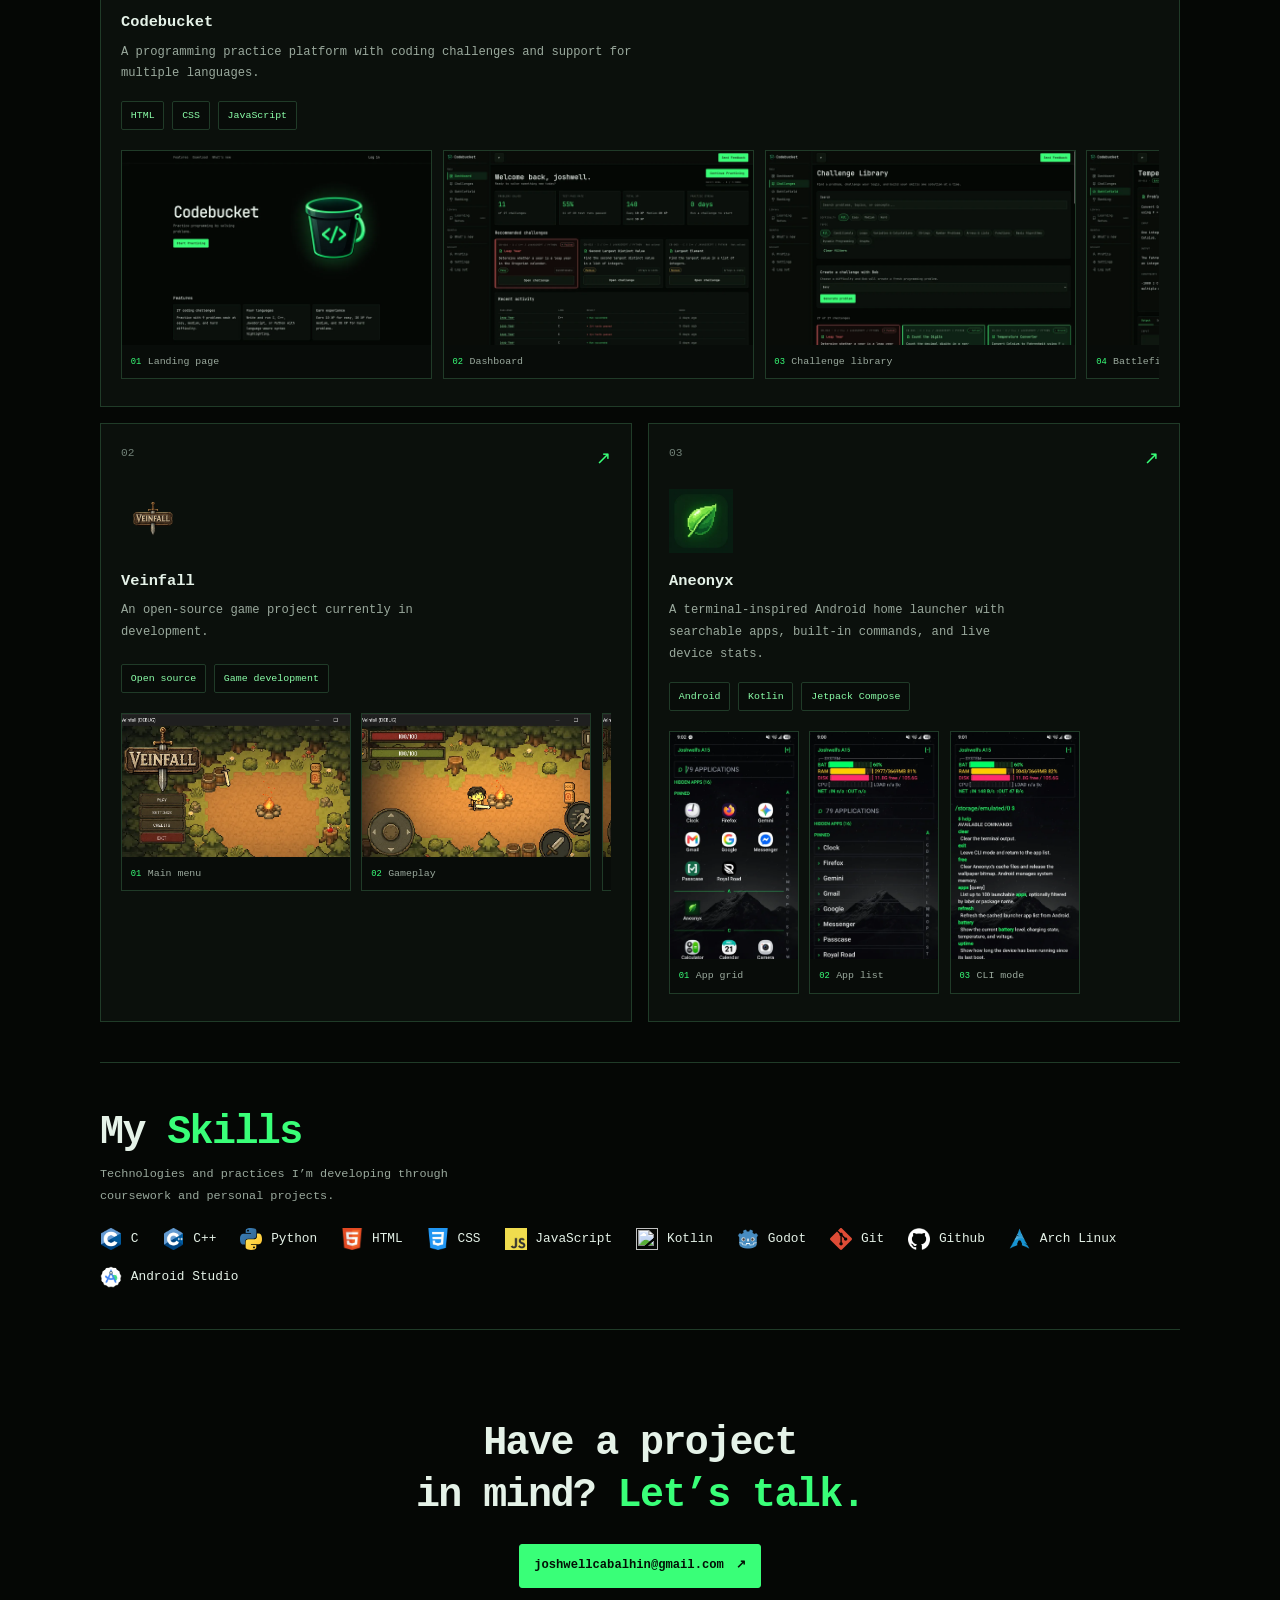
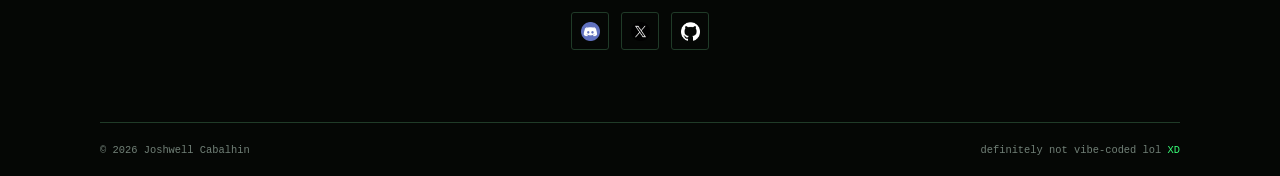
==== commit ac86205a: "add kotlin and android studio in My Skills section" ====
--- a/index.html
+++ b/index.html
@@ -92,10 +92,12 @@
                 <li class="skill-item"><img src="img/icons/html_logo.webp" alt="">HTML</li>
                 <li class="skill-item"><img src="img/icons/css_logo.webp" alt="">CSS</li>
                 <li class="skill-item"><img src="img/icons/js_logo.webp" alt="">JavaScript</li>
+                <li class="skill-item"><img src="img/icons/Kotlin_Icon.png" alt="">Kotlin</li>
                 <li class="skill-item"><img src="img/icons/godot_icon.webp" alt="">Godot</li>
                 <li class="skill-item"><img src="img/icons/git-icon-logo.svg" alt="">Git</li>
                 <li class="skill-item"><img src="img/icons/github_logo.webp" alt="">Github</li>
                 <li class="skill-item"><img src="img/icons/arch.webp" alt="">Arch Linux</li>
+                <li class="skill-item"><img src="img/icons/android-studio-icon.webp" alt="">Android Studio</li>
             </ul>
         </section>
 
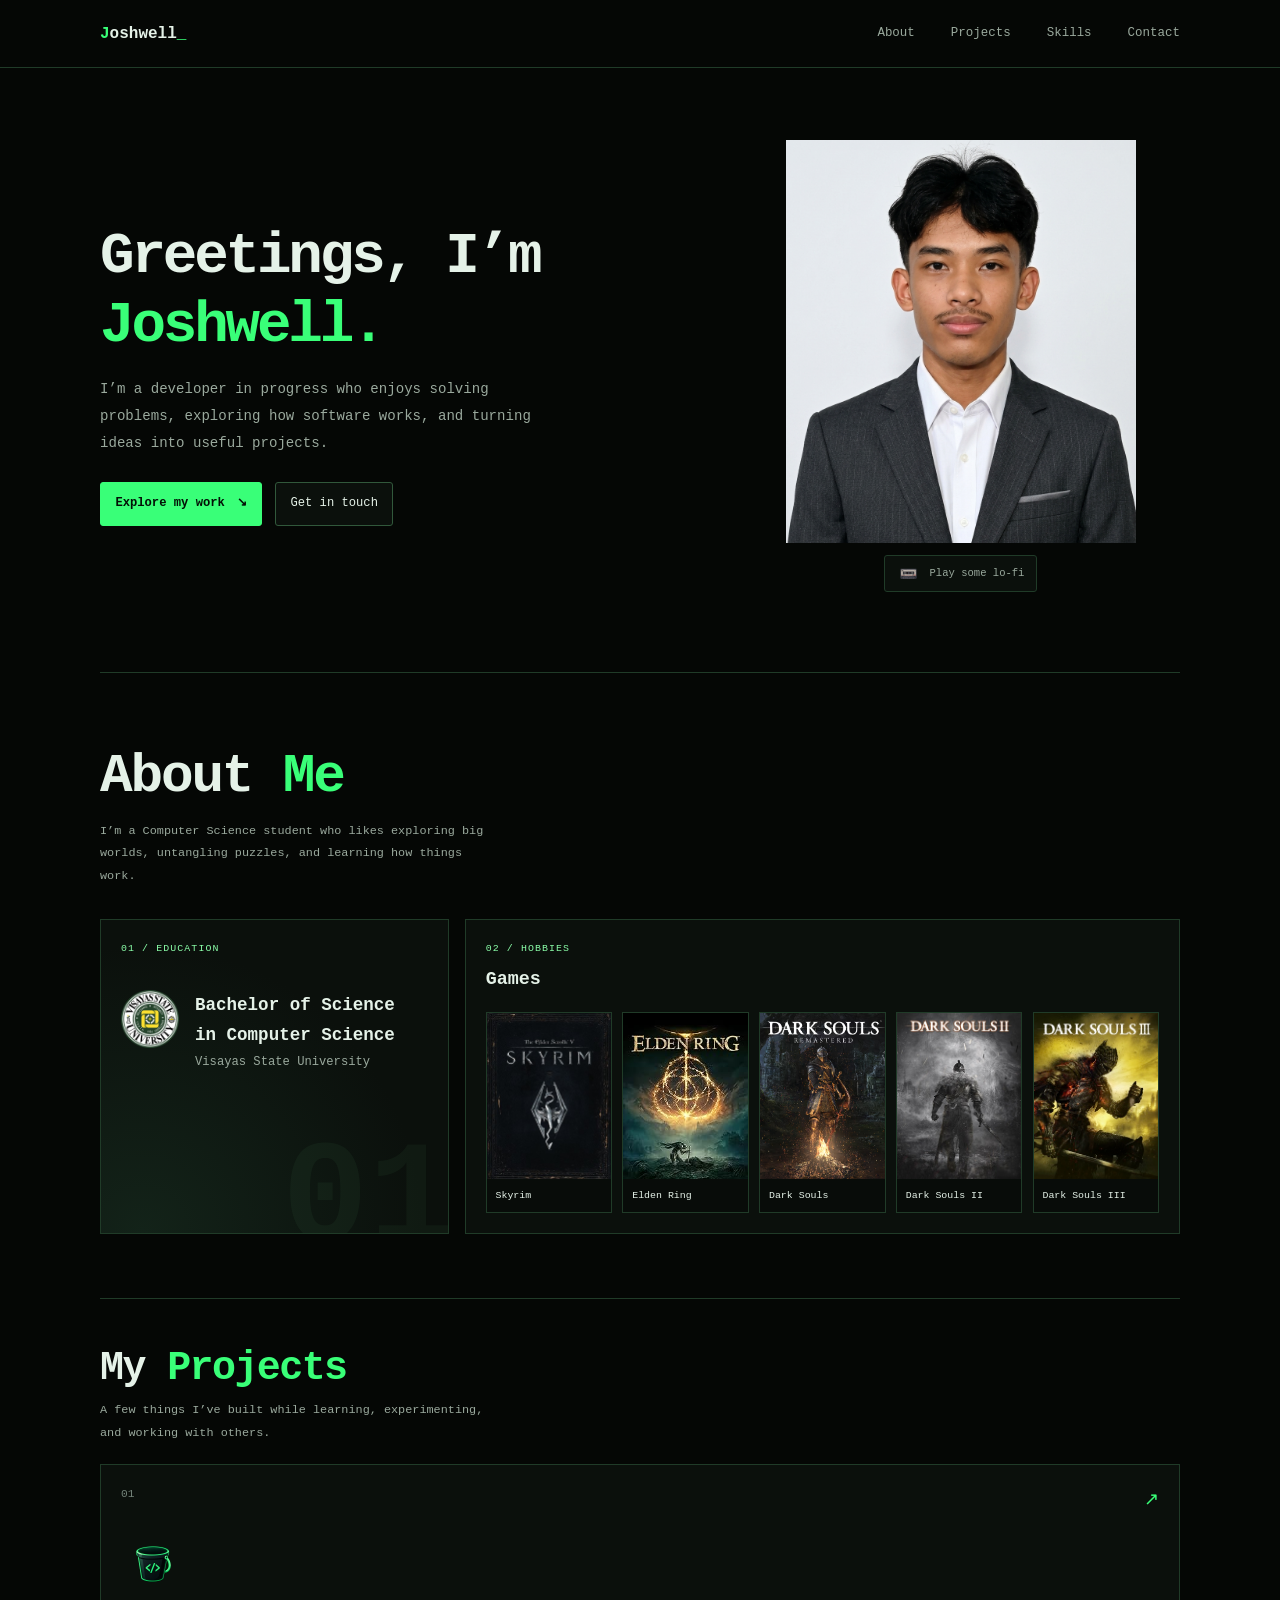
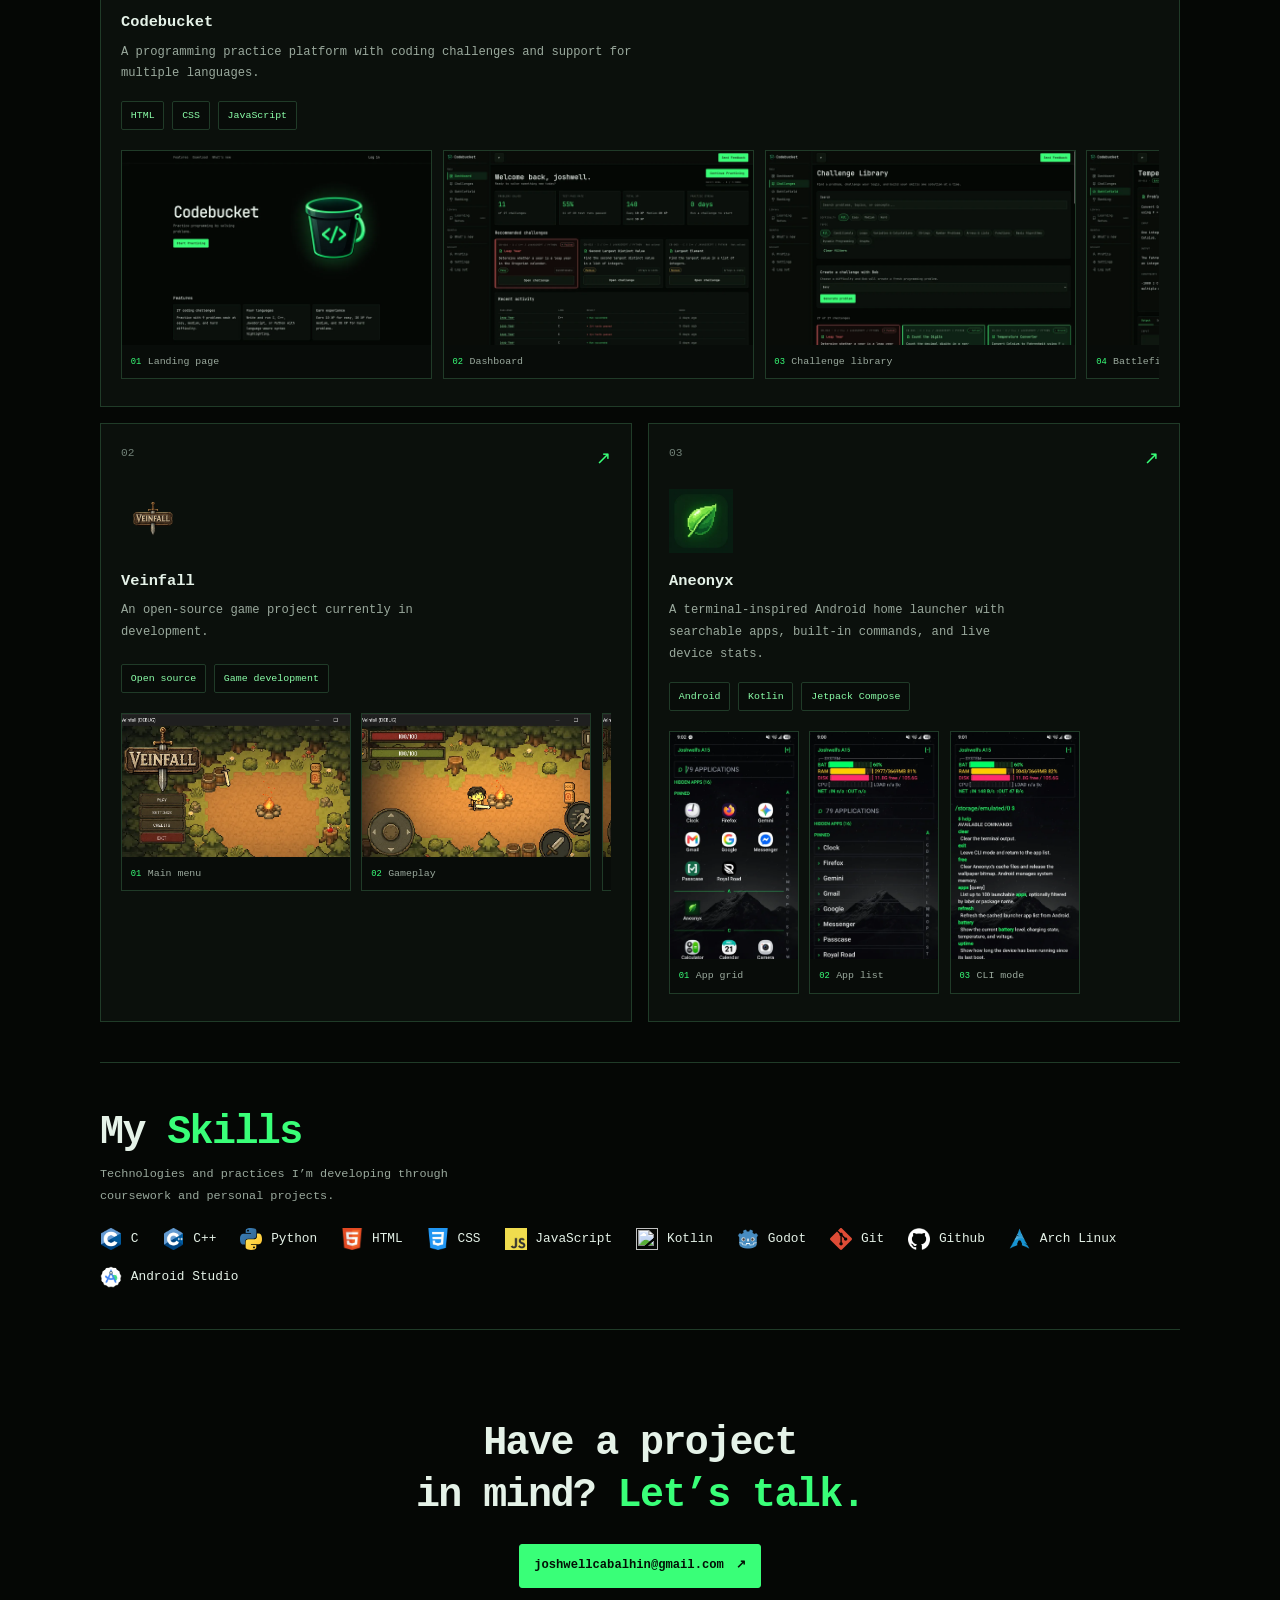
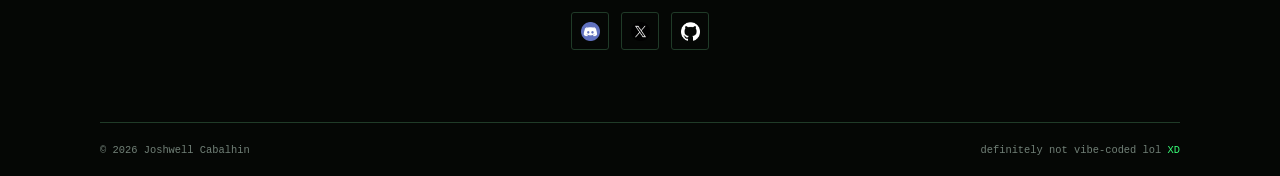
==== commit 0d99e443: "add new profile picture" ====
--- a/index.html
+++ b/index.html
@@ -30,7 +30,7 @@
                 </div>
             </div>
             <div class="hero-visual">
-                <img class="profile-img" src="img/profile.jpg" alt="Portrait of Joshwell">
+                <img class="profile-img" src="img/id_pic_formal.jpg" alt="Portrait of Joshwell">
                 <button id="music-button" class="music-control" type="button" aria-label="Play or pause background music"><img src="img/icons/cassette.webp" alt=""> <span id="music-desc">Play some lo-fi</span></button>
             </div>
         </section>
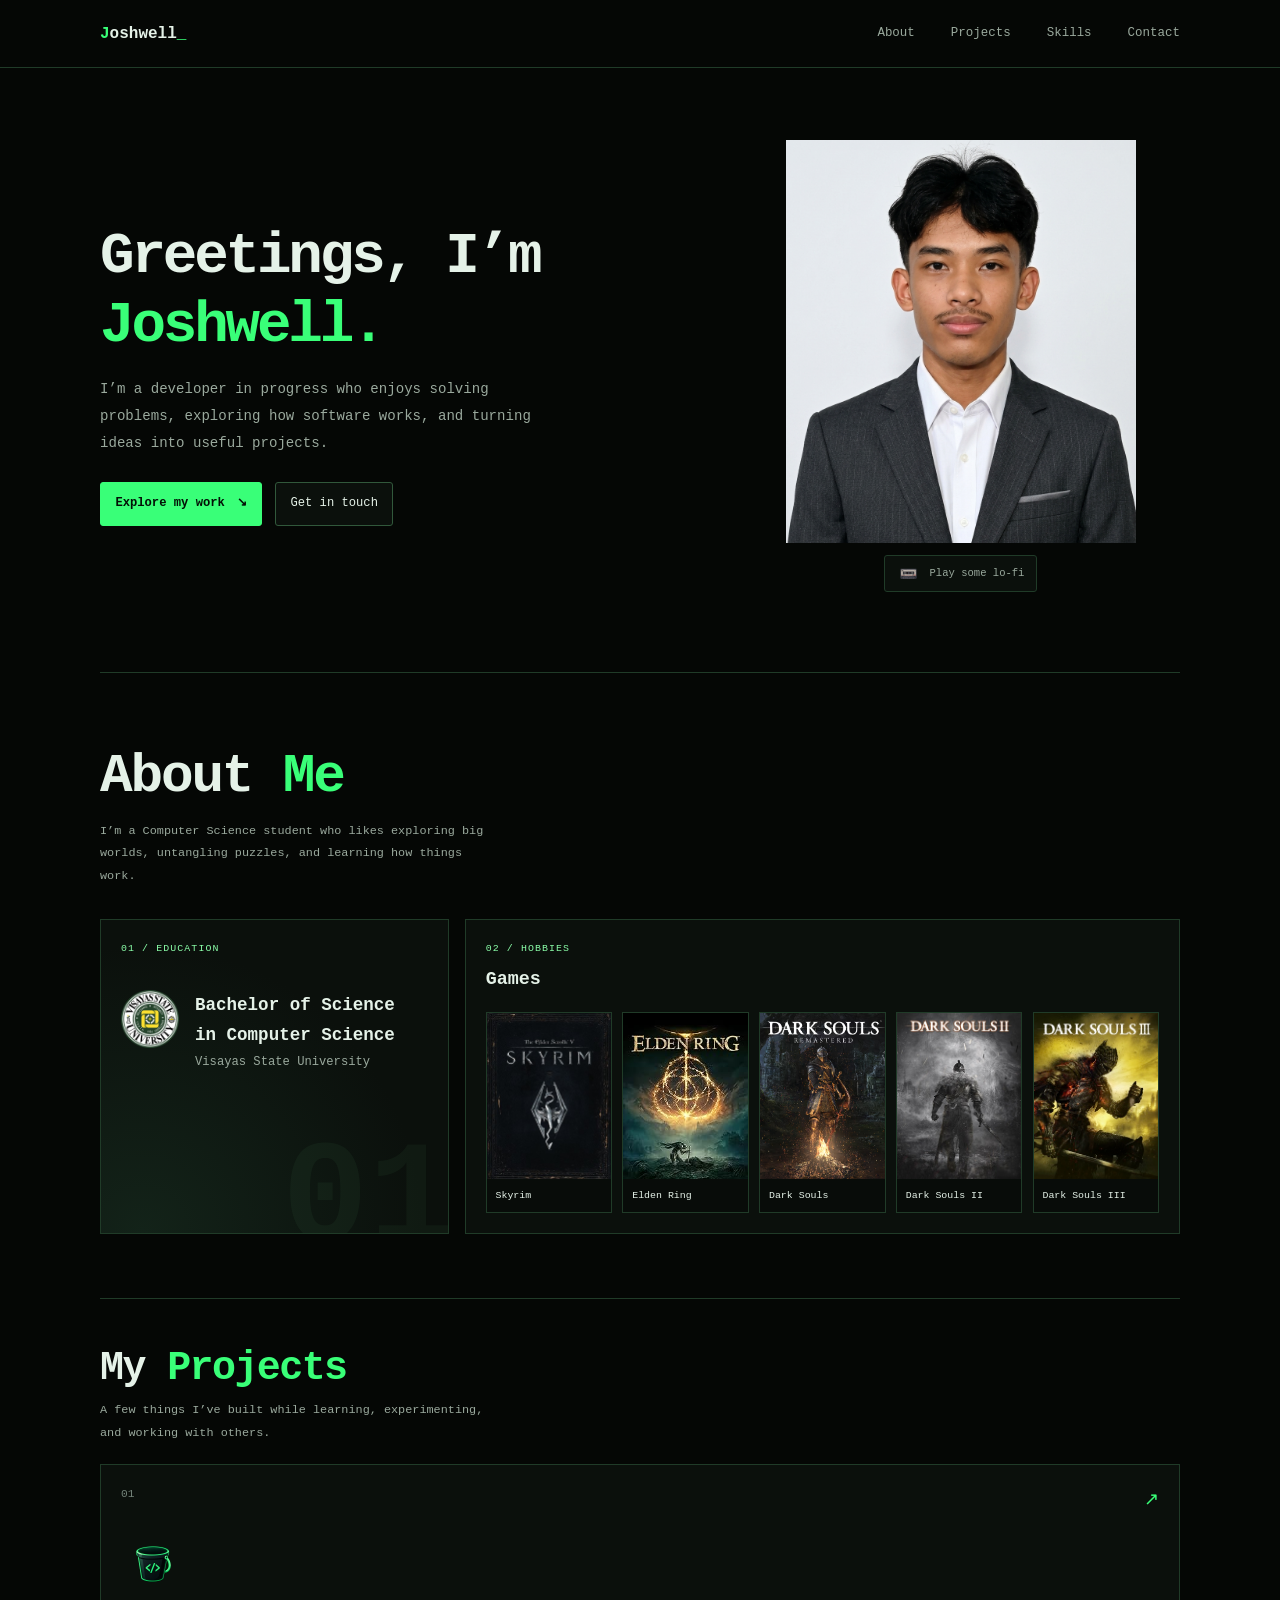
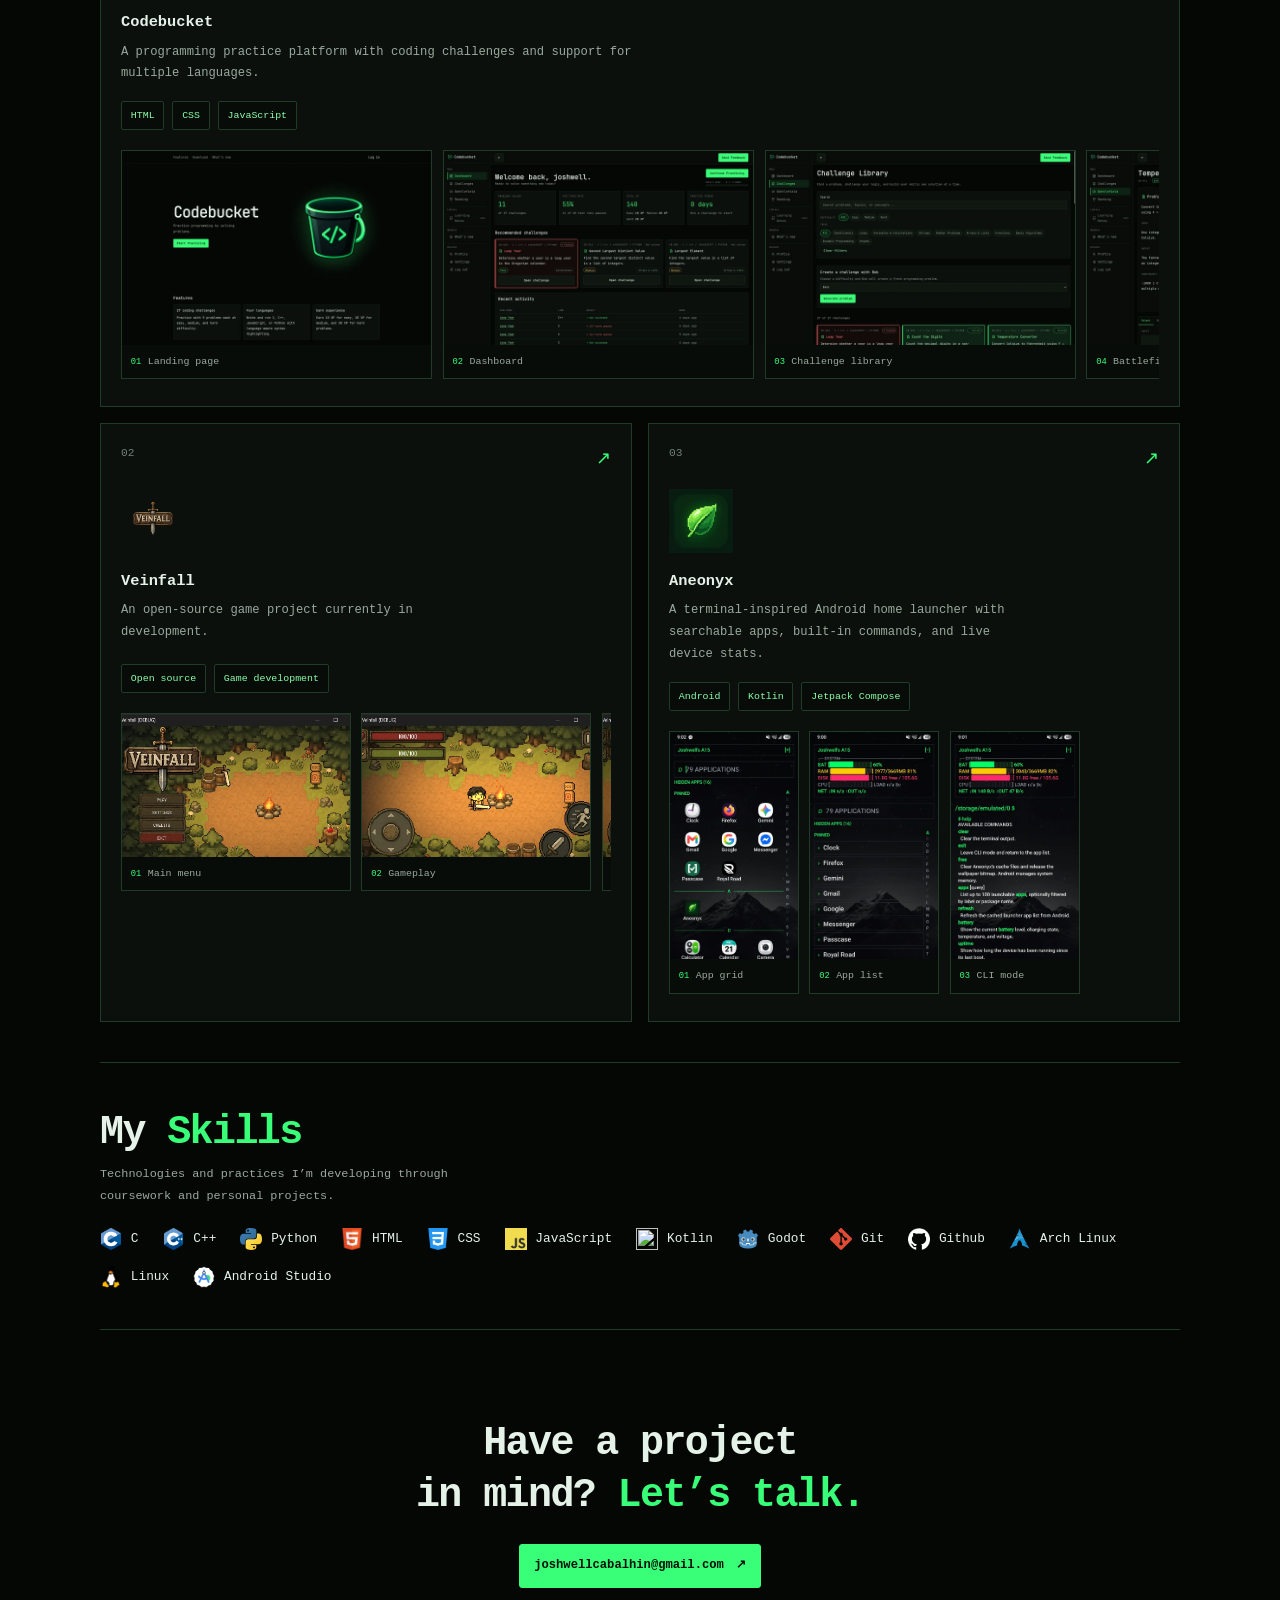
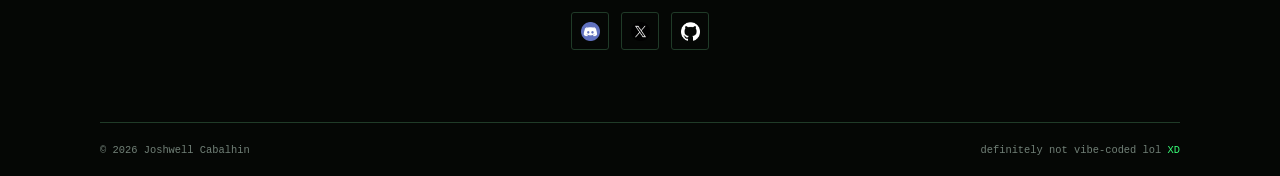
==== commit 0347b8f3: "add linux to profile" ====
--- a/index.html
+++ b/index.html
@@ -97,6 +97,7 @@
                 <li class="skill-item"><img src="img/icons/git-icon-logo.svg" alt="">Git</li>
                 <li class="skill-item"><img src="img/icons/github_logo.webp" alt="">Github</li>
                 <li class="skill-item"><img src="img/icons/arch.webp" alt="">Arch Linux</li>
+                <li class="skill-item"><img src="img/icons/linux.png" alt="">Linux</li>
                 <li class="skill-item"><img src="img/icons/android-studio-icon.webp" alt="">Android Studio</li>
             </ul>
         </section>
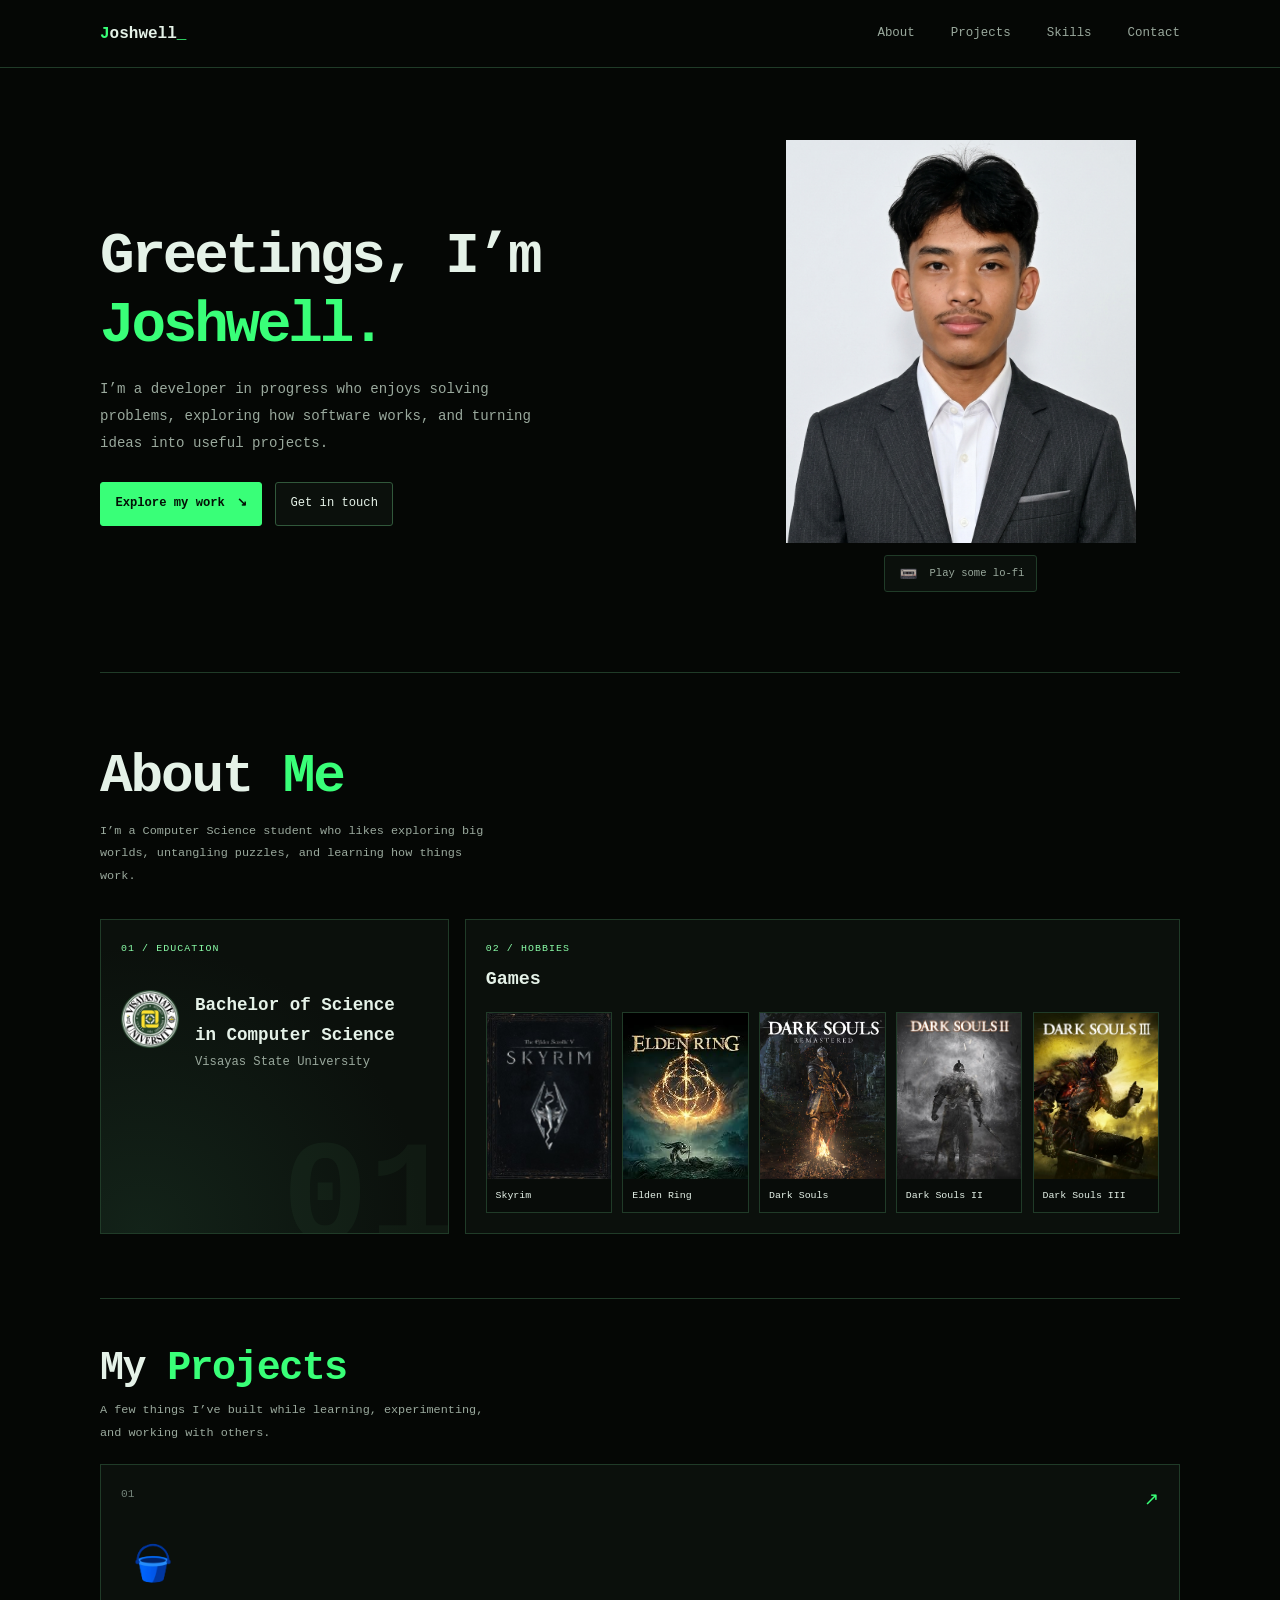
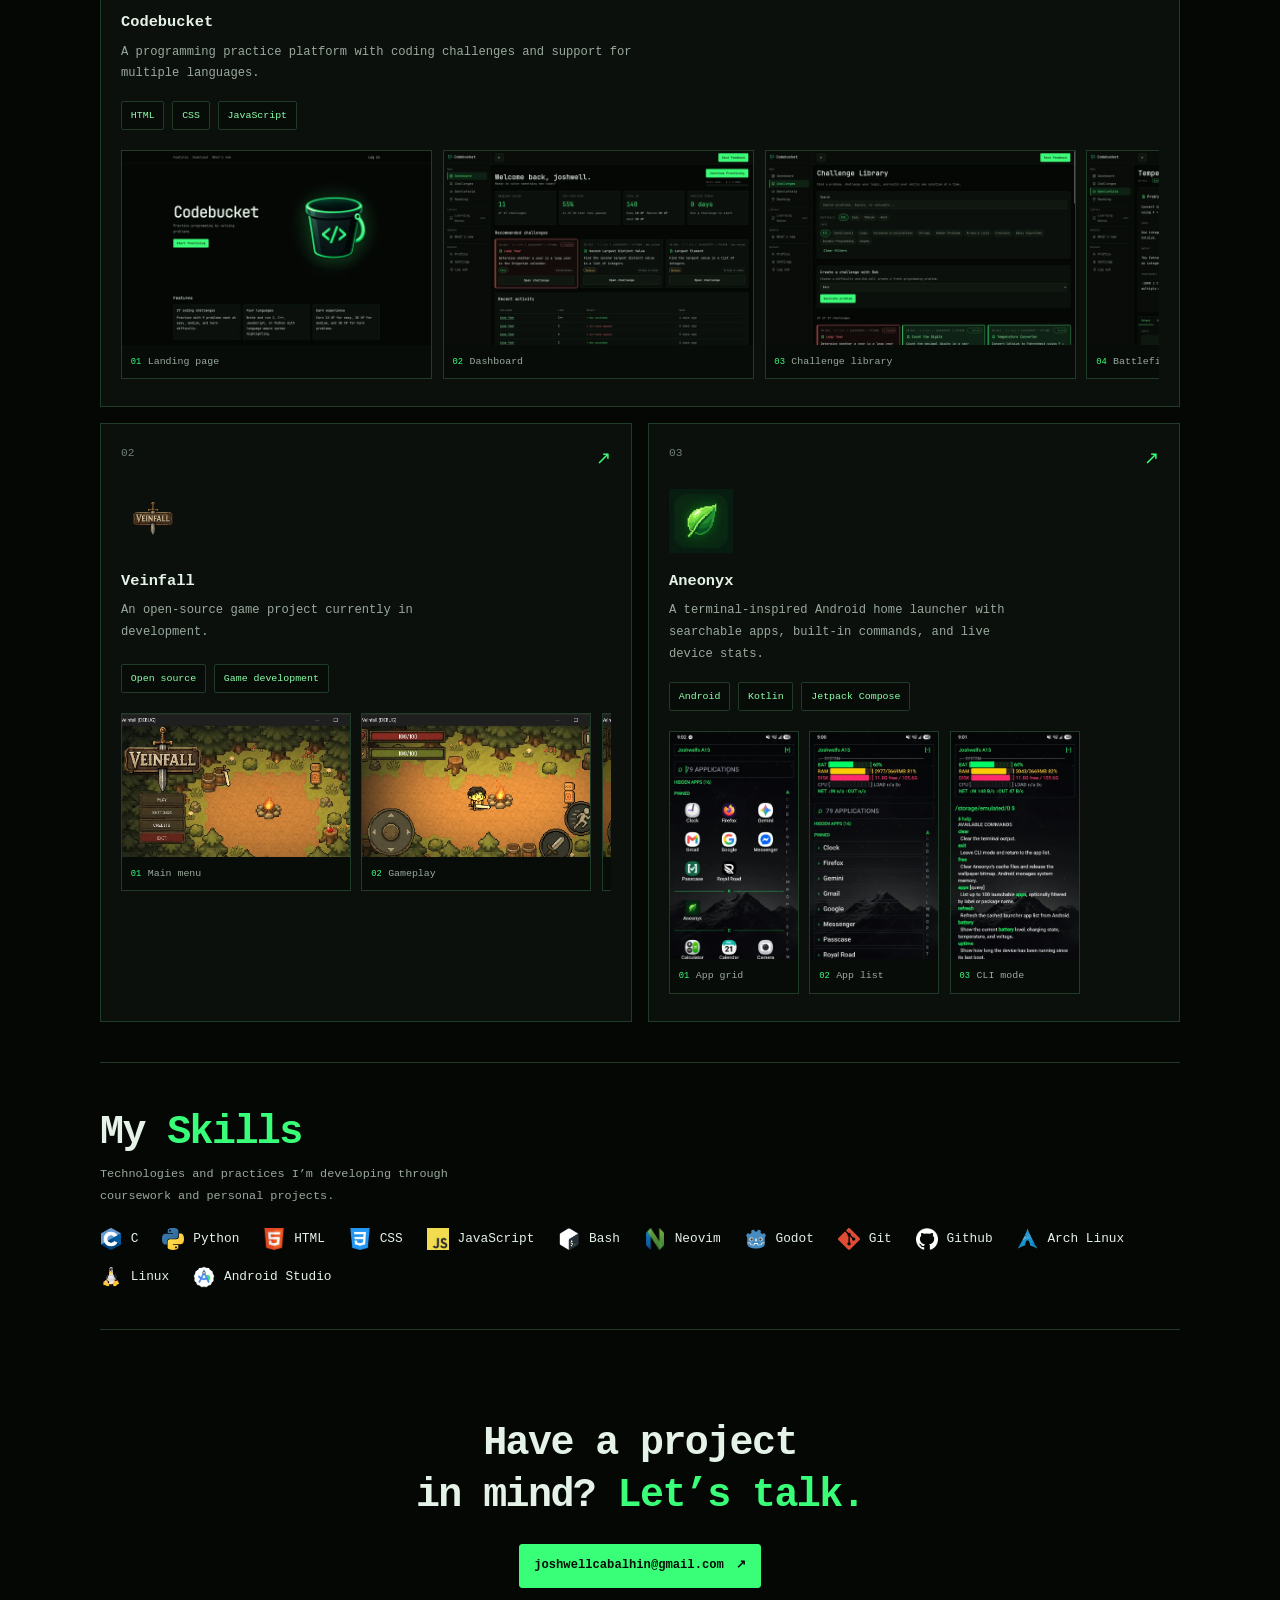
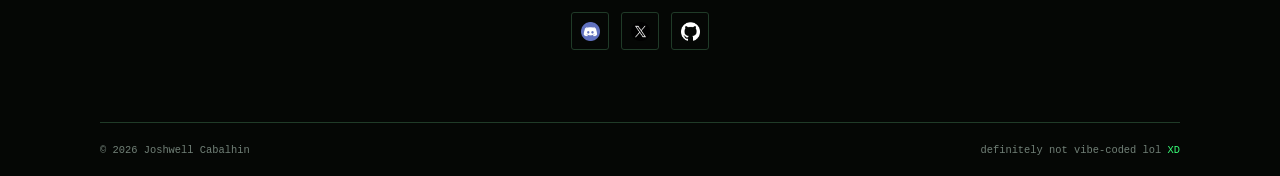
==== commit cb08c2f0: "add bash" ====
--- a/index.html
+++ b/index.html
@@ -55,7 +55,7 @@
         <section id="projects" class="section wrap">
             <div class="section-heading"><h2>My<span> Projects</span></h2><p class="section-note">A few things I’ve built while learning, experimenting, and working with others.</p></div>
             <div class="project-grid">
-                <a class="project-card featured" href="https://codebucket-joshwell.vercel.app" target="_blank" rel="noopener noreferrer"><div class="project-top"><span class="project-number">01</span><span class="external">↗</span></div><img src="img/icons/codebucket_icon.webp" alt="" class="project-icon"><h3>Codebucket</h3><p>A programming practice platform with coding challenges and support for multiple languages.</p><div class="tags"><span>HTML</span><span>CSS</span><span>JavaScript</span></div>
+                <a class="project-card featured" href="https://codebucket-joshwell.vercel.app" target="_blank" rel="noopener noreferrer"><div class="project-top"><span class="project-number">01</span><span class="external">↗</span></div><img src="img/icons/codebucket_icon.png" alt="" class="project-icon"><h3>Codebucket</h3><p>A programming practice platform with coding challenges and support for multiple languages.</p><div class="tags"><span>HTML</span><span>CSS</span><span>JavaScript</span></div>
                     <div class="project-shots" aria-label="Codebucket screenshots">
                         <figure><img src="img/screenshots/codebucket-landing.webp" alt="Codebucket landing page with the glowing bucket logo and feature cards" loading="lazy" decoding="async"><figcaption><span>01</span>Landing page</figcaption></figure>
                         <figure><img src="img/screenshots/codebucket-dashboard.webp" alt="Dashboard showing problems solved, test pass rate, XP, and practice streak" loading="lazy" decoding="async"><figcaption><span>02</span>Dashboard</figcaption></figure>
@@ -87,12 +87,12 @@
             <div class="section-heading"><h2>My<span> Skills</span></h2><p class="section-note">Technologies and practices I’m developing through coursework and personal projects.</p></div>
             <ul class="skills-list" aria-label="Languages and technologies">
                 <li class="skill-item"><img src="img/icons/c_logo.webp" alt="">C</li>
-                <li class="skill-item"><img src="img/icons/cpp_logo.webp" alt="">C++</li>
                 <li class="skill-item"><img src="img/icons/Python-logo-notext.svg" alt="">Python</li>
                 <li class="skill-item"><img src="img/icons/html_logo.webp" alt="">HTML</li>
                 <li class="skill-item"><img src="img/icons/css_logo.webp" alt="">CSS</li>
                 <li class="skill-item"><img src="img/icons/js_logo.webp" alt="">JavaScript</li>
-                <li class="skill-item"><img src="img/icons/Kotlin_Icon.png" alt="">Kotlin</li>
+                <li class="skill-item"><img src="img/icons/bash_logo.webp" alt="">Bash</li>
+                <li class="skill-item"><img src="img/icons/neovim_logo.webp" alt="">Neovim</li>
                 <li class="skill-item"><img src="img/icons/godot_icon.webp" alt="">Godot</li>
                 <li class="skill-item"><img src="img/icons/git-icon-logo.svg" alt="">Git</li>
                 <li class="skill-item"><img src="img/icons/github_logo.webp" alt="">Github</li>
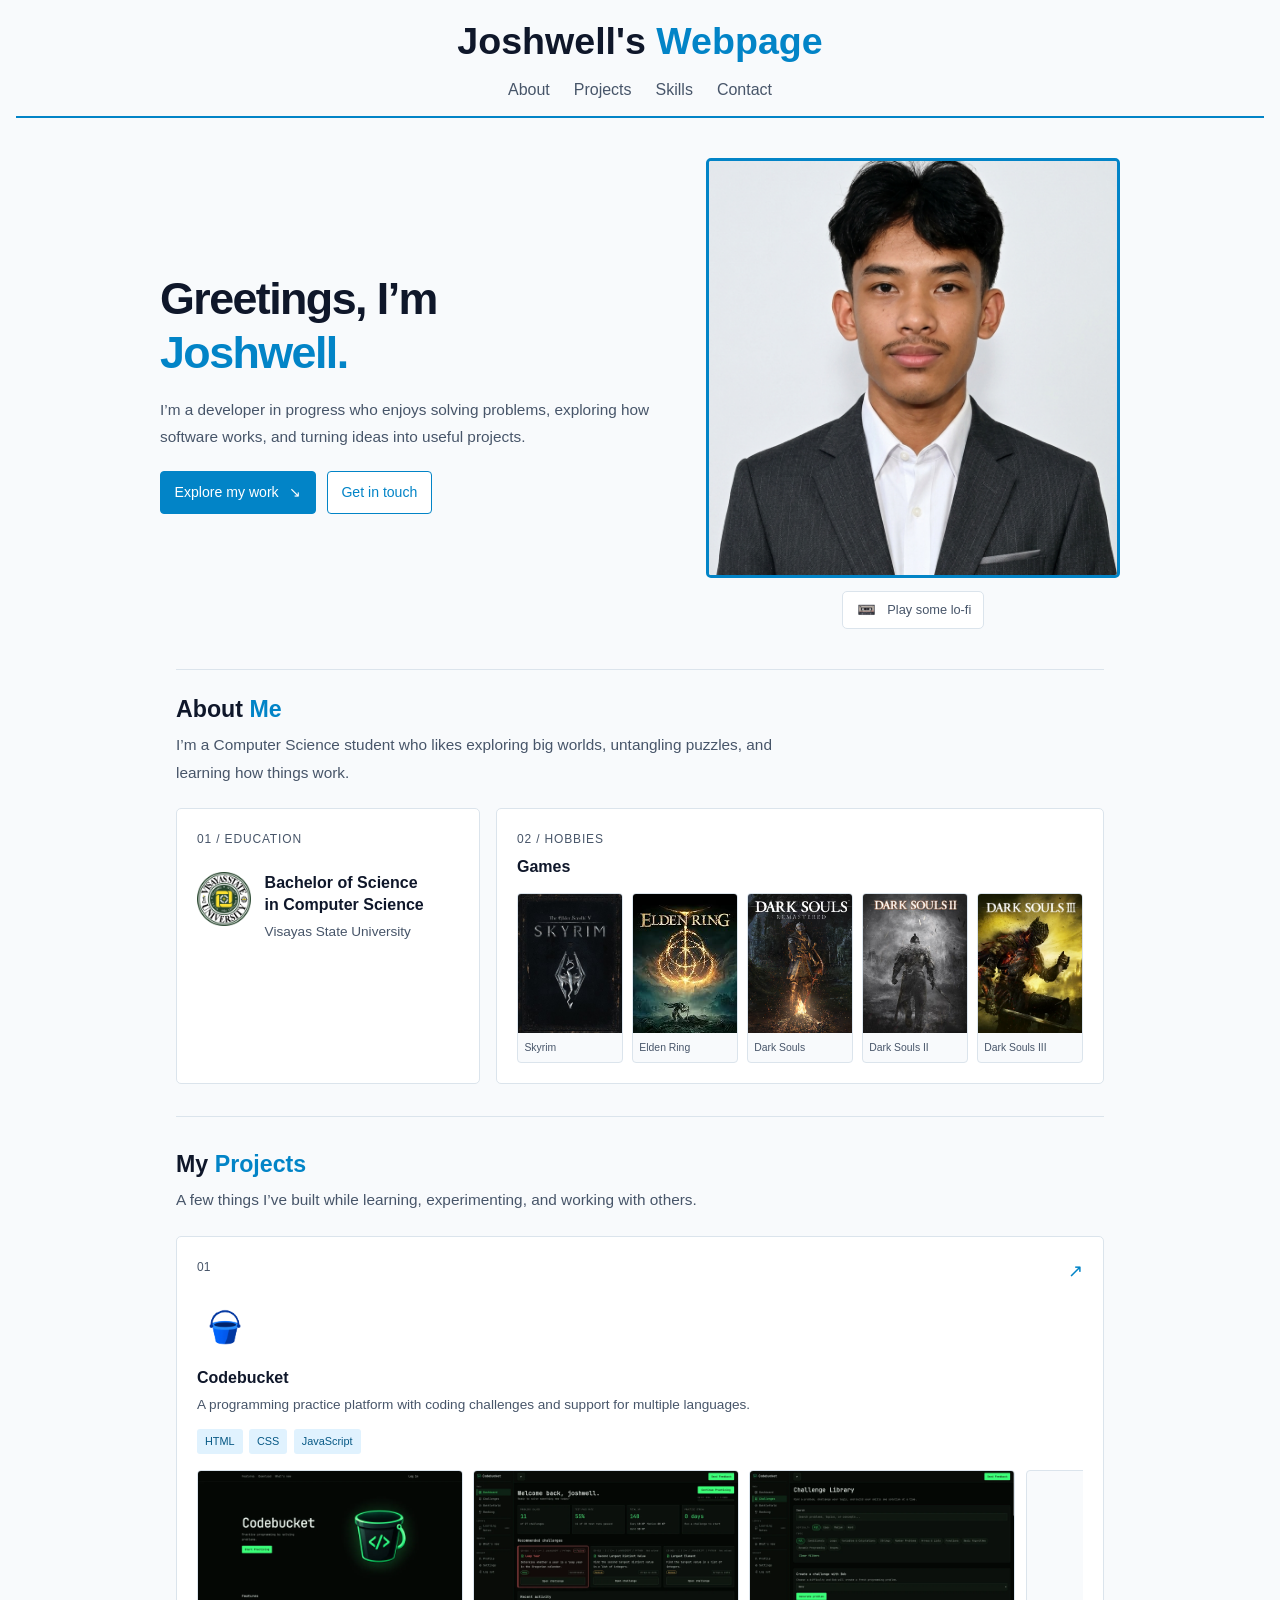
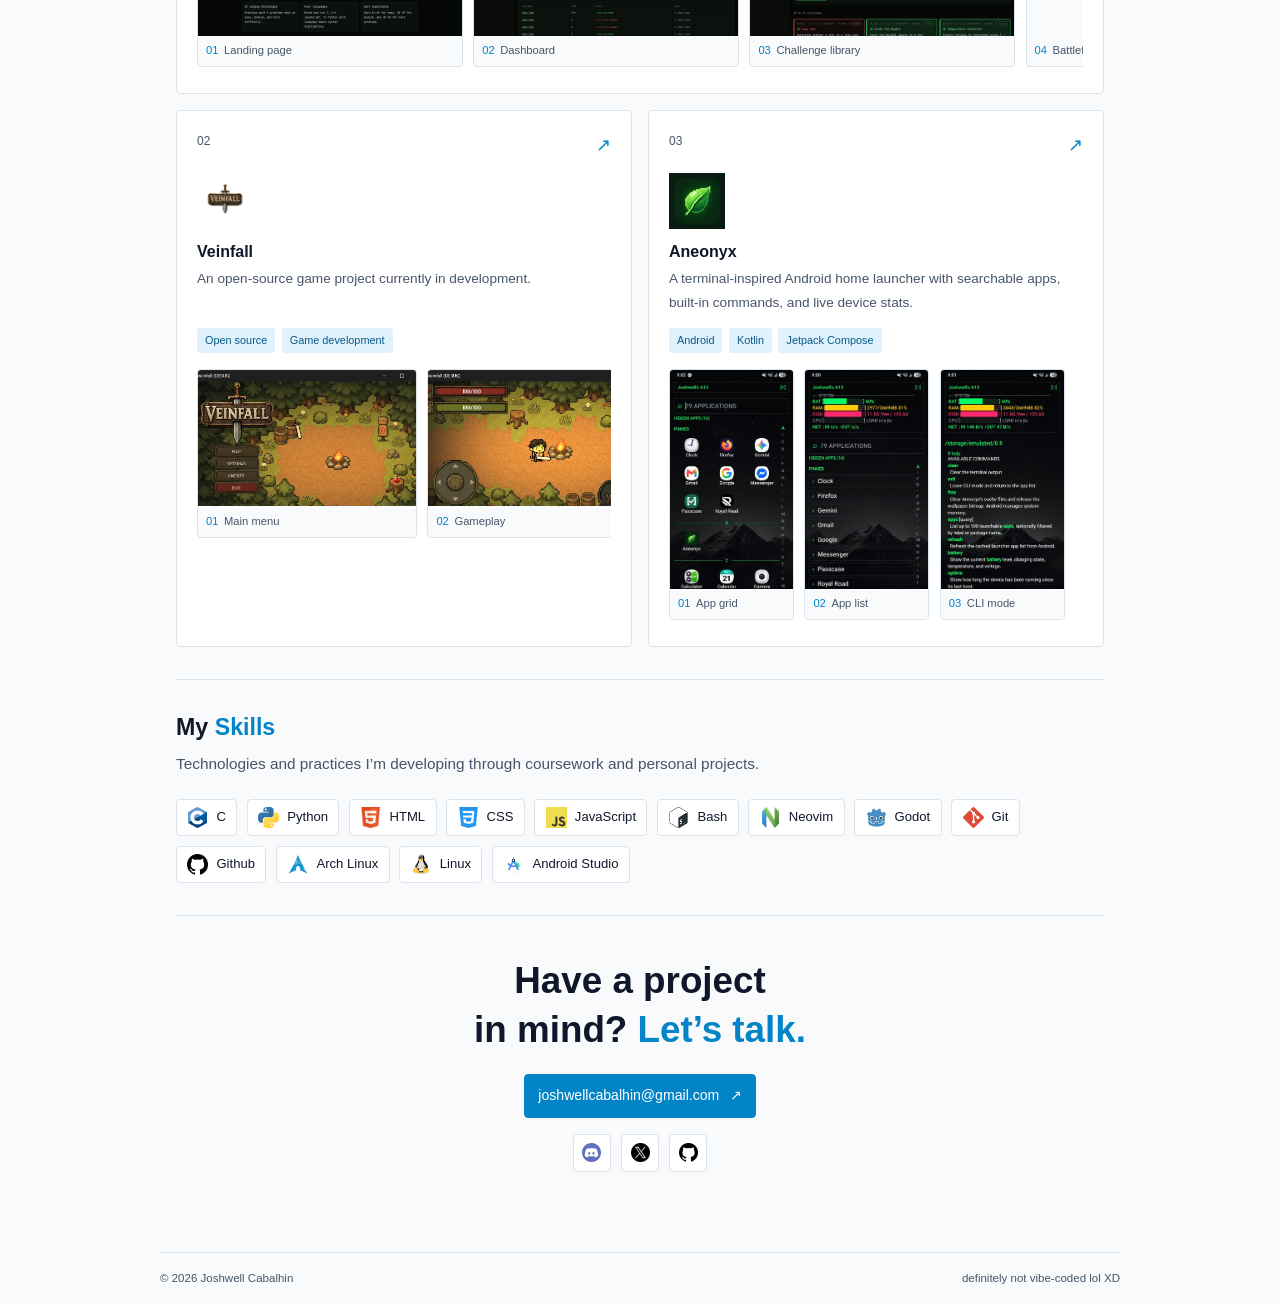
==== commit 1a505832: "update portfolio UI" ====
--- a/index.html
+++ b/index.html
@@ -1,112 +1,115 @@
 <!DOCTYPE html>
 <html lang="en">
-<head>
-    <meta charset="UTF-8">
-    <meta name="viewport" content="width=device-width, initial-scale=1.0">
-    <meta name="theme-color" content="#050705">
-    <title>joshwell</title>
-    <link rel="stylesheet" href="style.css">
-    <script src="script.js" defer></script>
-</head>
-<body>
-    <header class="site-header">
-        <a class="wordmark" href="#home" aria-label="Joshwell home"><span>J</span>oshwell<span class="prompt">_</span></a>
-        <nav class="navbar" aria-label="Main navigation">
-            <a href="#about">About</a>
-            <a href="#projects">Projects</a>
-            <a href="#skills">Skills</a>
-            <a href="#contact">Contact</a>
-        </nav>
-    </header>
+    <head>
+        <meta charset="UTF-8">
+        <meta name="viewport" content="width=device-width, initial-scale=1.0">
+        <meta name="theme-color" content="#f8fafc">
+        <title>Joshwell Cabalhin — Portfolio</title>
+        <link rel="stylesheet" href="style.css">
+        <script src="script.js" defer></script>
+    </head>
+    <body>
+        <header class="site-header">
+            <div class="center"><h1 class="site-title"><a href="#home">Joshwell's <span class="accent-text">Webpage</span></a></h1></div>
+            <div class="center">
+                <nav class="navbar" aria-label="Main navigation">
+                    <a href="#about">About</a>
+                    <a href="#projects">Projects</a>
+                    <a href="#skills">Skills</a>
+                    <a href="#contact">Contact</a>
+                </nav>
+            </div>
+            <hr>
+        </header>
 
-    <main>
-        <section id="home" class="hero wrap">
-            <div class="hero-copy">
-                <h1>Greetings, I’m <span>Joshwell.</span></h1>
-                <p class="hero-intro">I’m a developer in progress who enjoys solving problems, exploring how software works, and turning ideas into useful projects.</p>
-                <div class="hero-actions">
-                    <a class="button primary" href="#projects">Explore my work <span aria-hidden="true">↘</span></a>
-                    <a class="button secondary" href="#contact">Get in touch</a>
+        <main>
+            <section id="home" class="hero wrap intro-layout">
+                <div class="hero-copy">
+                    <h1>Greetings, I’m <span>Joshwell.</span></h1>
+                    <p class="hero-intro">I’m a developer in progress who enjoys solving problems, exploring how software works, and turning ideas into useful projects.</p>
+                    <div class="hero-actions">
+                        <a class="button primary" href="#projects">Explore my work <span aria-hidden="true">↘</span></a>
+                        <a class="button secondary" href="#contact">Get in touch</a>
+                    </div>
                 </div>
-            </div>
-            <div class="hero-visual">
-                <img class="profile-img" src="img/id_pic_formal.jpg" alt="Portrait of Joshwell">
-                <button id="music-button" class="music-control" type="button" aria-label="Play or pause background music"><img src="img/icons/cassette.webp" alt=""> <span id="music-desc">Play some lo-fi</span></button>
-            </div>
-        </section>
+                <div class="hero-visual media-box">
+                    <img class="profile-img" src="img/id_pic_formal.jpg" alt="Portrait of Joshwell">
+                    <button id="music-button" class="music-control" type="button" aria-label="Play or pause background music"><img src="img/icons/cassette.webp" alt=""> <span id="music-desc">Play some lo-fi</span></button>
+                </div>
+            </section>
 
-        <section id="about" class="section wrap about-section">
-                
-            <div class="section-heading"><h2>About<span> Me</span></h2><p class="section-note">I’m a Computer Science student who likes exploring big worlds, untangling puzzles, and learning how things work.</p></div>
-            <div class="about-layout">
-                <article class="education-card"><p class="label">01 / Education</p><div class="education-line"><img src="img/icons/vsu.webp" alt="Visayas State University" class="school-logo"><div><h3>Bachelor of Science<br>in Computer Science</h3><p>Visayas State University</p></div></div><span class="education-index" aria-hidden="true">01</span></article>
-                <article class="hobbies-card"><div class="hobby-heading"><div><p class="label">02 / Hobbies</p><h3>Games</h3></div></div>
-                    <div class="hobby-gallery" aria-label="Favorite games">
-                        <figure class="hobby-art"><img src="img/The_Elder_Scrolls_V_Skyrim_cover.png" alt="The Elder Scrolls V: Skyrim cover"><figcaption> Skyrim</figcaption></figure>
-                        <figure class="hobby-art"><img src="img/elden_ring.png" alt="Elden Ring cover"><figcaption> Elden Ring</figcaption></figure>
-                        <figure class="hobby-art"><img src="img/dark_souls.png" alt="Dark Souls cover"><figcaption> Dark Souls</figcaption></figure>
-                        <figure class="hobby-art"><img src="img/dark_souls_2.jpg" alt="Dark Souls II cover"><figcaption> Dark Souls II</figcaption></figure>
-                        <figure class="hobby-art"><img src="img/dark_souls_3.jpg" alt="Dark Souls III cover"><figcaption> Dark Souls III</figcaption></figure>
-                    </div>
-                </article>
-            </div>
-        </section>
+            <section id="about" class="section wrap about-section">
 
-        <section id="projects" class="section wrap">
-            <div class="section-heading"><h2>My<span> Projects</span></h2><p class="section-note">A few things I’ve built while learning, experimenting, and working with others.</p></div>
-            <div class="project-grid">
-                <a class="project-card featured" href="https://codebucket-joshwell.vercel.app" target="_blank" rel="noopener noreferrer"><div class="project-top"><span class="project-number">01</span><span class="external">↗</span></div><img src="img/icons/codebucket_icon.png" alt="" class="project-icon"><h3>Codebucket</h3><p>A programming practice platform with coding challenges and support for multiple languages.</p><div class="tags"><span>HTML</span><span>CSS</span><span>JavaScript</span></div>
-                    <div class="project-shots" aria-label="Codebucket screenshots">
-                        <figure><img src="img/screenshots/codebucket-landing.webp" alt="Codebucket landing page with the glowing bucket logo and feature cards" loading="lazy" decoding="async"><figcaption><span>01</span>Landing page</figcaption></figure>
-                        <figure><img src="img/screenshots/codebucket-dashboard.webp" alt="Dashboard showing problems solved, test pass rate, XP, and practice streak" loading="lazy" decoding="async"><figcaption><span>02</span>Dashboard</figcaption></figure>
-                        <figure><img src="img/screenshots/codebucket-challenges.webp" alt="Challenge library with search box and difficulty and topic filters" loading="lazy" decoding="async"><figcaption><span>03</span>Challenge library</figcaption></figure>
-                        <figure><img src="img/screenshots/codebucket-battlefield.webp" alt="Battlefield editor with the problem statement and a C code editor" loading="lazy" decoding="async"><figcaption><span>04</span>Battlefield</figcaption></figure>
-                        <figure><img src="img/screenshots/codebucket-ranking.webp" alt="Ranking table comparing players by solved challenges, XP, and pass rate" loading="lazy" decoding="async"><figcaption><span>05</span>Ranking</figcaption></figure>
-                        <figure><img src="img/screenshots/codebucket-profile.webp" alt="Profile page with stats, activity heatmap, and recent runs" loading="lazy" decoding="async"><figcaption><span>06</span>Profile</figcaption></figure>
-                        <figure><img src="img/screenshots/codebucket-settings.webp" alt="Settings page with account details and learning preferences" loading="lazy" decoding="async"><figcaption><span>07</span>Settings</figcaption></figure>
-                    </div>
-                </a>
-                <a class="project-card" href="https://github.com/llewtonsi/veinfall" target="_blank" rel="noopener noreferrer"><div class="project-top"><span class="project-number">02</span><span class="external">↗</span></div><img src="img/icons/veinfall_icon.webp" alt="" class="project-icon"><h3>Veinfall</h3><p>An open-source game project currently in development.</p><div class="tags"><span>Open source</span><span>Game development</span></div>
-                    <div class="project-shots" aria-label="Veinfall screenshots">
-                        <figure><img src="img/screenshots/menu.webp" alt="Veinfall main menu with Play, Settings, Credits, and Exit buttons" loading="lazy" decoding="async"><figcaption><span>01</span>Main menu</figcaption></figure>
-                        <figure><img src="img/screenshots/gameplay.webp" alt="Gameplay with the player by a campfire, health bars, and touch controls" loading="lazy" decoding="async"><figcaption><span>02</span>Gameplay</figcaption></figure>
-                        <figure><img src="img/screenshots/inventory.webp" alt="Inventory screen with equipment slots and an iron sword tooltip" loading="lazy" decoding="async"><figcaption><span>03</span>Inventory</figcaption></figure>
-                    </div>
-                </a>
-                <a class="project-card" href="https://github.com/llewtonsi/aneonyx" target="_blank" rel="noopener noreferrer"><div class="project-top"><span class="project-number">03</span><span class="external">↗</span></div><img src="img/icons/aneonyx_icon.webp" alt="" class="project-icon"><h3>Aneonyx</h3><p>A terminal-inspired Android home launcher with searchable apps, built-in commands, and live device stats.</p><div class="tags"><span>Android</span><span>Kotlin</span><span>Jetpack Compose</span></div>
-                    <div class="project-shots portrait" aria-label="Aneonyx screenshots">
-                        <figure><img src="img/screenshots/home-grid.webp" alt="Aneonyx app grid with search bar, pinned apps, and an A to Z index" loading="lazy" decoding="async"><figcaption><span>01</span>App grid</figcaption></figure>
-                        <figure><img src="img/screenshots/home-list.webp" alt="Aneonyx list view with the live system panel and app list" loading="lazy" decoding="async"><figcaption><span>02</span>App list</figcaption></figure>
-                        <figure><img src="img/screenshots/cli-system-panel.webp" alt="CLI mode showing live system stats and available commands" loading="lazy" decoding="async"><figcaption><span>03</span>CLI mode</figcaption></figure>
-                    </div>
-                </a>
-            </div>
-        </section>
+                <div class="section-heading"><h2>About<span> Me</span></h2><p class="section-note">I’m a Computer Science student who likes exploring big worlds, untangling puzzles, and learning how things work.</p></div>
+                <div class="about-layout">
+                    <article class="education-card"><p class="label">01 / Education</p><div class="education-line"><img src="img/icons/vsu.webp" alt="Visayas State University" class="school-logo"><div><h3>Bachelor of Science<br>in Computer Science</h3><p>Visayas State University</p></div></div></article>
+                    <article class="hobbies-card"><div class="hobby-heading"><div><p class="label">02 / Hobbies</p><h3>Games</h3></div></div>
+                        <div class="hobby-gallery" aria-label="Favorite games">
+                            <figure class="hobby-art"><img src="img/The_Elder_Scrolls_V_Skyrim_cover.png" alt="The Elder Scrolls V: Skyrim cover"><figcaption> Skyrim</figcaption></figure>
+                            <figure class="hobby-art"><img src="img/elden_ring.png" alt="Elden Ring cover"><figcaption> Elden Ring</figcaption></figure>
+                            <figure class="hobby-art"><img src="img/dark_souls.png" alt="Dark Souls cover"><figcaption> Dark Souls</figcaption></figure>
+                            <figure class="hobby-art"><img src="img/dark_souls_2.jpg" alt="Dark Souls II cover"><figcaption> Dark Souls II</figcaption></figure>
+                            <figure class="hobby-art"><img src="img/dark_souls_3.jpg" alt="Dark Souls III cover"><figcaption> Dark Souls III</figcaption></figure>
+                        </div>
+                    </article>
+                </div>
+            </section>
 
-        <section id="skills" class="section wrap">
-            <div class="section-heading"><h2>My<span> Skills</span></h2><p class="section-note">Technologies and practices I’m developing through coursework and personal projects.</p></div>
-            <ul class="skills-list" aria-label="Languages and technologies">
-                <li class="skill-item"><img src="img/icons/c_logo.webp" alt="">C</li>
-                <li class="skill-item"><img src="img/icons/Python-logo-notext.svg" alt="">Python</li>
-                <li class="skill-item"><img src="img/icons/html_logo.webp" alt="">HTML</li>
-                <li class="skill-item"><img src="img/icons/css_logo.webp" alt="">CSS</li>
-                <li class="skill-item"><img src="img/icons/js_logo.webp" alt="">JavaScript</li>
-                <li class="skill-item"><img src="img/icons/bash_logo.webp" alt="">Bash</li>
-                <li class="skill-item"><img src="img/icons/neovim_logo.webp" alt="">Neovim</li>
-                <li class="skill-item"><img src="img/icons/godot_icon.webp" alt="">Godot</li>
-                <li class="skill-item"><img src="img/icons/git-icon-logo.svg" alt="">Git</li>
-                <li class="skill-item"><img src="img/icons/github_logo.webp" alt="">Github</li>
-                <li class="skill-item"><img src="img/icons/arch.webp" alt="">Arch Linux</li>
-                <li class="skill-item"><img src="img/icons/linux.png" alt="">Linux</li>
-                <li class="skill-item"><img src="img/icons/android-studio-icon.webp" alt="">Android Studio</li>
-            </ul>
-        </section>
+            <section id="projects" class="section wrap">
+                <div class="section-heading"><h2>My<span> Projects</span></h2><p class="section-note">A few things I’ve built while learning, experimenting, and working with others.</p></div>
+                <div class="project-grid">
+                    <a class="project-card featured" href="https://codebucket-joshwell.vercel.app" target="_blank" rel="noopener noreferrer"><div class="project-top"><span class="project-number">01</span><span class="external">↗</span></div><img src="img/icons/codebucket_icon.png" alt="" class="project-icon"><h3>Codebucket</h3><p>A programming practice platform with coding challenges and support for multiple languages.</p><div class="tags"><span>HTML</span><span>CSS</span><span>JavaScript</span></div>
+                        <div class="project-shots" aria-label="Codebucket screenshots">
+                            <figure><img src="img/screenshots/codebucket-landing.webp" alt="Codebucket landing page with the glowing bucket logo and feature cards" loading="lazy" decoding="async"><figcaption><span>01</span>Landing page</figcaption></figure>
+                            <figure><img src="img/screenshots/codebucket-dashboard.webp" alt="Dashboard showing problems solved, test pass rate, XP, and practice streak" loading="lazy" decoding="async"><figcaption><span>02</span>Dashboard</figcaption></figure>
+                            <figure><img src="img/screenshots/codebucket-challenges.webp" alt="Challenge library with search box and difficulty and topic filters" loading="lazy" decoding="async"><figcaption><span>03</span>Challenge library</figcaption></figure>
+                            <figure><img src="img/screenshots/codebucket-battlefield.webp" alt="Battlefield editor with the problem statement and a C code editor" loading="lazy" decoding="async"><figcaption><span>04</span>Battlefield</figcaption></figure>
+                            <figure><img src="img/screenshots/codebucket-ranking.webp" alt="Ranking table comparing players by solved challenges, XP, and pass rate" loading="lazy" decoding="async"><figcaption><span>05</span>Ranking</figcaption></figure>
+                            <figure><img src="img/screenshots/codebucket-profile.webp" alt="Profile page with stats, activity heatmap, and recent runs" loading="lazy" decoding="async"><figcaption><span>06</span>Profile</figcaption></figure>
+                            <figure><img src="img/screenshots/codebucket-settings.webp" alt="Settings page with account details and learning preferences" loading="lazy" decoding="async"><figcaption><span>07</span>Settings</figcaption></figure>
+                        </div>
+                    </a>
+                    <a class="project-card" href="https://github.com/llewtonsi/veinfall" target="_blank" rel="noopener noreferrer"><div class="project-top"><span class="project-number">02</span><span class="external">↗</span></div><img src="img/icons/veinfall_icon.webp" alt="" class="project-icon"><h3>Veinfall</h3><p>An open-source game project currently in development.</p><div class="tags"><span>Open source</span><span>Game development</span></div>
+                        <div class="project-shots" aria-label="Veinfall screenshots">
+                            <figure><img src="img/screenshots/menu.webp" alt="Veinfall main menu with Play, Settings, Credits, and Exit buttons" loading="lazy" decoding="async"><figcaption><span>01</span>Main menu</figcaption></figure>
+                            <figure><img src="img/screenshots/gameplay.webp" alt="Gameplay with the player by a campfire, health bars, and touch controls" loading="lazy" decoding="async"><figcaption><span>02</span>Gameplay</figcaption></figure>
+                            <figure><img src="img/screenshots/inventory.webp" alt="Inventory screen with equipment slots and an iron sword tooltip" loading="lazy" decoding="async"><figcaption><span>03</span>Inventory</figcaption></figure>
+                        </div>
+                    </a>
+                    <a class="project-card" href="https://github.com/llewtonsi/aneonyx" target="_blank" rel="noopener noreferrer"><div class="project-top"><span class="project-number">03</span><span class="external">↗</span></div><img src="img/icons/aneonyx_icon.webp" alt="" class="project-icon"><h3>Aneonyx</h3><p>A terminal-inspired Android home launcher with searchable apps, built-in commands, and live device stats.</p><div class="tags"><span>Android</span><span>Kotlin</span><span>Jetpack Compose</span></div>
+                        <div class="project-shots portrait" aria-label="Aneonyx screenshots">
+                            <figure><img src="img/screenshots/home-grid.webp" alt="Aneonyx app grid with search bar, pinned apps, and an A to Z index" loading="lazy" decoding="async"><figcaption><span>01</span>App grid</figcaption></figure>
+                            <figure><img src="img/screenshots/home-list.webp" alt="Aneonyx list view with the live system panel and app list" loading="lazy" decoding="async"><figcaption><span>02</span>App list</figcaption></figure>
+                            <figure><img src="img/screenshots/cli-system-panel.webp" alt="CLI mode showing live system stats and available commands" loading="lazy" decoding="async"><figcaption><span>03</span>CLI mode</figcaption></figure>
+                        </div>
+                    </a>
+                </div>
+            </section>
 
-        <section id="contact" class="section wrap contact-section">
-            <h2>Have a project<br>in mind? <span>Let’s talk.</span></h2><a class="button primary" href="mailto:joshwellcabalhin@gmail.com">joshwellcabalhin@gmail.com <span aria-hidden="true">↗</span></a>
-            <div class="social-links"><a href="https://discord.com/users/1340693240004870204" aria-label="Discord"><img src="img/icons/discord_icon.webp" alt=""></a><a href="https://x.com/llewtonsi" aria-label="X"><img src="img/icons/x_icon.webp" alt=""></a><a href="https://github.com/llewtonsi" aria-label="GitHub"><img src="img/icons/github_logo.webp" alt=""></a></div>
-        </section>
-    </main>
-    <footer class="wrap footer"><span>© <span id="year"></span> Joshwell Cabalhin</span><span>definitely not vibe-coded lol <span class="prompt">XD</span></span></footer>
-</body>
+            <section id="skills" class="section wrap">
+                <div class="section-heading"><h2>My<span> Skills</span></h2><p class="section-note">Technologies and practices I’m developing through coursework and personal projects.</p></div>
+                <ul class="skills-list" aria-label="Languages and technologies">
+                    <li class="skill-item"><img src="img/icons/c_logo.webp" alt="">C</li>
+                    <li class="skill-item"><img src="img/icons/Python-logo-notext.svg" alt="">Python</li>
+                    <li class="skill-item"><img src="img/icons/html_logo.webp" alt="">HTML</li>
+                    <li class="skill-item"><img src="img/icons/css_logo.webp" alt="">CSS</li>
+                    <li class="skill-item"><img src="img/icons/js_logo.webp" alt="">JavaScript</li>
+                    <li class="skill-item"><img src="img/icons/bash_logo.webp" alt="">Bash</li>
+                    <li class="skill-item"><img src="img/icons/neovim_logo.webp" alt="">Neovim</li>
+                    <li class="skill-item"><img src="img/icons/godot_icon.webp" alt="">Godot</li>
+                    <li class="skill-item"><img src="img/icons/git-icon-logo.svg" alt="">Git</li>
+                    <li class="skill-item"><img src="img/icons/github_logo.webp" alt="">Github</li>
+                    <li class="skill-item"><img src="img/icons/arch.webp" alt="">Arch Linux</li>
+                    <li class="skill-item"><img src="img/icons/linux.png" alt="">Linux</li>
+                    <li class="skill-item"><img src="img/icons/android-studio-icon.webp" alt="">Android Studio</li>
+                </ul>
+            </section>
+
+            <section id="contact" class="section wrap contact-section">
+                <h2>Have a project<br>in mind? <span>Let’s talk.</span></h2><a class="button primary" href="mailto:joshwellcabalhin@gmail.com">joshwellcabalhin@gmail.com <span aria-hidden="true">↗</span></a>
+                <div class="social-links"><a href="https://discord.com/users/1340693240004870204" aria-label="Discord"><img src="img/icons/discord_icon.webp" alt=""></a><a href="https://x.com/llewtonsi" aria-label="X"><img src="img/icons/x_icon.webp" alt=""></a><a href="https://github.com/llewtonsi" aria-label="GitHub"><img src="img/icons/github_logo.webp" alt=""></a></div>
+            </section>
+        </main>
+        <footer class="wrap footer"><span>© <span id="year"></span> Joshwell Cabalhin</span><span>definitely not vibe-coded lol <span class="prompt">XD</span></span></footer>
+    </body>
 </html>
--- a/style.css
+++ b/style.css
@@ -1,215 +1,114 @@
-@font-face {
-    font-family: JetBrains;
-    src: url("font/JetBrainsMonoNerdFontMono-Regular.ttf") format("truetype");
-    font-display: swap;
+* { box-sizing: border-box; margin: 0; padding: 0; }
+:root {
+    --blue: #0284c7;
+    --ink: #0f172a;
+    --muted: #475569;
+    --line: #dbe4ec;
+    --paper: #fff;
+    --wash: #e0f2fe;
 }
-
-:root {
-    color-scheme: dark;
-    --bg: #050705;
-    --bg2: #080c09;
-    --card: #0b100c;
-    --elev: #101711;
-    --border: #203b28;
-    --border-bright: #31583b;
-    --green: #39ff78;
-    --green-soft: #8bffa9;
-    --text: #e5f2e8;
-    --muted: #9aa99d;
-    --quiet: #718077;
-    --mono: JetBrains, ui-monospace, monospace;
-    --sans: JetBrains, ui-monospace, monospace;
-}
-
-* { box-sizing: border-box; }
-html { scroll-behavior: smooth; scroll-padding-top: 5rem; }
-body {
-    margin: 0;
-    background: var(--bg);
-    color: var(--text);
-    font: 15px/1.75 var(--sans);
-}
+html { scroll-behavior: smooth; scroll-padding-top: 1rem; }
+body { background: #f8fafc; color: var(--ink); font: 16px/1.7 sans-serif; }
 a { color: inherit; text-decoration: none; }
 img { display: block; max-width: 100%; height: auto; }
 button { font: inherit; }
-h1, h2, h3, p, blockquote { margin: 0; }
-.wrap { width: min(1080px, calc(100% - 3rem)); margin-inline: auto; }
-
-.site-header {
-    min-height: 68px;
-    padding: .75rem max(1.5rem, calc((100vw - 1080px) / 2));
-    display: flex;
-    align-items: center;
-    justify-content: space-between;
-    gap: 1.5rem;
-    border-bottom: 1px solid var(--border);
-    background: var(--bg);
-    position: sticky;
-    top: 0;
-    z-index: 10;
+h1, h2, h3, p, figure { margin: 0; }
+.wrap { width: min(960px, calc(100% - 2rem)); margin-inline: auto; }
+.center { text-align: center; }
+.site-header { padding: 1.15rem 1rem 0; text-align: center; }
+.site-title { font-size: clamp(1.8rem, 4vw, 2.35rem); line-height: 1.25; }
+.site-title a { color: inherit; }
+.accent-text, h1 span, h2 span { color: var(--blue); }
+.navbar { display: flex; justify-content: center; flex-wrap: wrap; gap: .35rem 1.5rem; margin-top: .65rem; }
+.navbar a { color: var(--muted); font-weight: 500; transition: color .2s; }
+.navbar a:hover, .navbar a:focus-visible { color: var(--blue); }
+a:focus-visible, button:focus-visible { outline: 2px solid var(--blue); outline-offset: 3px; }
+hr { height: 2px; width: 100%; border: 0; background: var(--blue); margin: .8rem auto 0; }
+main { width: min(960px, calc(100% - 2rem)); margin: 2.5rem auto; }
+main h2 { margin-bottom: 1rem; font-size: 1.45rem; line-height: 1.3; }
+.hero { width: 100%; min-height: 0; padding: 0 0 2.5rem; }
+.intro-layout { display: grid; grid-template-columns: minmax(0, 1.1fr) minmax(260px, .9fr); align-items: center; gap: 2.5rem; }
+.hero-copy { max-width: none; }
+.hero-copy h1 { max-width: 16ch; font-size: clamp(2rem, 4vw, 2.8rem); line-height: 1.2; margin-bottom: 1rem; letter-spacing: -.035em; }
+.hero-intro, .section-note { color: var(--muted); font-size: .96rem; line-height: 1.8; }
+.hero-visual { display: flex; flex-direction: column; align-items: center; justify-content: center; gap: .8rem; margin: 0; max-width: none; }
+.profile-img { width: 100%; max-height: 420px; object-fit: cover; object-position: center 35%; border: 3px solid var(--blue); border-radius: 5px; }
+.music-control { display: flex; align-items: center; gap: .6rem; padding: .45rem .75rem; background: var(--paper); border: 1px solid var(--line); border-radius: 5px; color: var(--muted); cursor: pointer; font-size: .8rem; }
+.music-control img { width: 23px; }
+.hero-actions { display: flex; flex-wrap: wrap; gap: .7rem; margin-top: 1.25rem; }
+.button { display: inline-flex; align-items: center; justify-content: center; gap: .65rem; padding: .55rem .85rem; border: 1px solid var(--blue); border-radius: 4px; color: var(--blue); font-size: .88rem; transition: background .2s, color .2s; }
+.button:hover { background: var(--blue); color: white; }
+.button.primary { background: var(--blue); color: white; }
+.button.primary:hover { background: #0369a1; }
+.button.secondary { background: white; }
+.section { padding: 2rem 0; border-top: 1px solid var(--line); }
+.section-heading { margin-bottom: 1.35rem; }
+.section-heading h2 { margin-bottom: .45rem; }
+.section-note { max-width: 70ch; }
+.about-section { padding-top: 1.5rem; }
+.about-layout { display: grid; grid-template-columns: .8fr 1.6fr; gap: 1rem; }
+.education-card, .hobbies-card, .project-card { background: var(--paper); border: 1px solid var(--line); border-radius: 5px; padding: 1.25rem; }
+.education-card { position: relative; min-height: 220px; overflow: hidden; }
+.label { color: var(--muted); font-size: .75rem; text-transform: uppercase; letter-spacing: .07em; }
+.education-line { display: flex; align-items: flex-start; gap: .85rem; margin-top: 1.4rem; position: relative; z-index: 1; }
+.school-logo { width: 54px; height: 54px; object-fit: contain; flex: 0 0 auto; }
+.education-line h3, .project-card h3 { font-size: 1rem; line-height: 1.4; }
+.education-line p { color: var(--muted); font-size: .85rem; margin-top: .2rem; }
+.education-index { position: absolute; right: .1em; bottom: -.35em; color: rgba(2,132,199,.08); font-size: 8rem; line-height: 1; font-weight: 700; }
+.hobby-heading { margin-bottom: .8rem; }
+.hobby-heading h3 { margin-top: .25rem; font-size: 1rem; }
+.hobby-gallery { display: grid; grid-template-columns: repeat(5, minmax(0, 1fr)); gap: .55rem; }
+.hobby-art { min-width: 0; overflow: hidden; border: 1px solid var(--line); border-radius: 4px; background: #f8fafc; }
+.hobby-art img { width: 100%; aspect-ratio: 3 / 4; object-fit: cover; transition: transform .25s; }
+.hobby-art:hover img { transform: scale(1.04); }
+.hobby-art figcaption { padding: .35rem .4rem; color: var(--muted); font-size: .65rem; white-space: nowrap; overflow: hidden; text-overflow: ellipsis; }
+.project-grid { display: grid; grid-template-columns: repeat(2, minmax(0, 1fr)); gap: 1rem; }
+.project-card { display: block; transition: border-color .2s, box-shadow .2s; }
+.project-card:hover { border-color: #7dd3fc; box-shadow: 0 4px 16px rgba(15,23,42,.06); }
+.project-top { display: flex; justify-content: space-between; color: var(--muted); font-size: .75rem; }
+.external { color: var(--blue); font-size: 1.1rem; }
+.project-icon { width: 56px; height: 56px; object-fit: contain; margin: .75rem 0; }
+.project-card > p { color: var(--muted); font-size: .85rem; line-height: 1.7; min-height: 3rem; margin-top: .25rem; }
+.tags { display: flex; flex-wrap: wrap; gap: .4rem; margin-top: .8rem; }
+.tags span { background: var(--wash); color: #075985; padding: .2rem .5rem; border-radius: 3px; font-size: .68rem; }
+.project-card.featured { grid-column: 1 / -1; }
+.project-card.featured > p { min-height: 0; }
+.project-shots { display: grid; grid-auto-flow: column; grid-auto-columns: clamp(220px, 30%, 310px); gap: .65rem; margin-top: 1rem; padding-bottom: .4rem; overflow-x: auto; overscroll-behavior-x: contain; scroll-snap-type: x proximity; }
+.project-shots figure { min-width: 0; overflow: hidden; border: 1px solid var(--line); border-radius: 4px; background: #f8fafc; scroll-snap-align: start; }
+.project-shots img { width: 100%; aspect-ratio: 16 / 10; object-fit: cover; object-position: top; }
+.project-shots figcaption { padding: .35rem .5rem; color: var(--muted); font-size: .7rem; }
+.project-shots figcaption span { color: var(--blue); margin-right: .35rem; }
+.project-shots.portrait { grid-auto-columns: clamp(125px, 22%, 155px); }
+.project-shots.portrait img { aspect-ratio: 9 / 16; }
+.skills-list { display: flex; flex-wrap: wrap; gap: .6rem; list-style: none; margin-top: 1rem; }
+.skill-item { display: inline-flex; align-items: center; gap: .5rem; padding: .4rem .65rem; border: 1px solid var(--line); background: var(--paper); border-radius: 4px; font-size: .82rem; }
+.skill-item img { width: 21px; height: 21px; object-fit: contain; }
+.contact-section { text-align: center; padding: 2.5rem 0; }
+.contact-section h2 { font-size: clamp(1.7rem, 4vw, 2.3rem); line-height: 1.35; margin-bottom: 1.2rem; }
+.social-links { display: flex; justify-content: center; gap: .65rem; margin-top: 1rem; }
+.social-links a { width: 38px; height: 38px; display: grid; place-items: center; border: 1px solid var(--line); background: var(--paper); border-radius: 4px; transition: border-color .2s; }
+.social-links a:hover { border-color: var(--blue); }
+.social-links img { width: 19px; height: 19px; object-fit: contain; }
+.footer { border-top: 1px solid var(--line); padding: 1rem 0; display: flex; justify-content: space-between; gap: 1rem; color: var(--muted); font-size: .72rem; }
+@media (max-width: 700px) {
+    .site-header { padding-top: .85rem; }
+    .navbar { gap: .35rem 1rem; }
+    main { margin: 1.5rem auto; }
+    .intro-layout { grid-template-columns: 1fr; gap: 1.25rem; }
+    .hero { padding-bottom: 1.5rem; }
+    .hero-visual { order: 1; }
+    .profile-img { max-height: 420px; width: min(100%, 420px); }
+    .about-layout, .project-grid { grid-template-columns: 1fr; }
+    .project-card.featured { grid-column: auto; }
+    .education-card { min-height: 185px; }
+    .project-shots { grid-auto-columns: 78%; }
+    .project-shots.portrait { grid-auto-columns: 58%; }
+    .hobby-gallery { grid-template-columns: repeat(3, minmax(0, 1fr)); }
 }
-.wordmark { font-size: 1rem; font-weight: bold; color: var(--text); white-space: nowrap; }
-.wordmark > span:first-child, .prompt { color: var(--green); }
-.navbar { display: flex; gap: clamp(1rem, 3vw, 2.25rem); }
-.navbar a { color: var(--muted); font-size: .78rem; transition: color .2s; }
-.navbar a:hover, .navbar a:focus-visible, .social-links a:hover { color: var(--green); }
-a:focus-visible, button:focus-visible { outline: 2px solid var(--green); outline-offset: 4px; }
-
-.hero {
-    min-height: 570px;
-    display: grid;
-    grid-template-columns: 1.15fr .85fr;
-    align-items: center;
-    gap: 3rem;
-    padding-block: 4.5rem 5rem;
+@media (max-width: 420px) {
+    .wrap, main { width: calc(100% - 1.5rem); }
+    .navbar { column-gap: .75rem; }
+    .hobby-gallery { grid-template-columns: repeat(2, minmax(0, 1fr)); }
+    .footer { flex-direction: column; text-align: center; gap: .2rem; }
 }
-.eyebrow, .label { font-size: .69rem; letter-spacing: .11em; text-transform: uppercase; color: var(--green-soft); }
-.eyebrow { display: flex; align-items: center; gap: .6rem; }
-.status-dot { width: 7px; height: 7px; border-radius: 50%; background: var(--green); }
-h1 {
-    max-width: 14ch;
-    font-size: clamp(2.25rem, 5vw, 3.6rem);
-    line-height: 1.2;
-    letter-spacing: -.055em;
-    margin: 1rem 0;
-}
-h1 span, h2 span { color: var(--green); }
-.hero-intro, .section-note { max-width: 55ch; color: var(--muted); font-size: .88rem; line-height: 1.9; }
-.hero-actions { display: flex; flex-wrap: wrap; gap: .8rem; margin-top: 1.6rem; }
-.button {
-    display: inline-flex;
-    align-items: center;
-    justify-content: center;
-    gap: .75rem;
-    padding: .65rem .9rem;
-    border: 1px solid var(--border-bright);
-    border-radius: 3px;
-    font-size: .76rem;
-    transition: border-color .2s, background .2s;
-}
-.button:hover { border-color: var(--green); }
-.primary { background: var(--green); color: #031006; border-color: var(--green); font-weight: bold; }
-.primary:hover { background: var(--green-soft); }
-.secondary { color: var(--text); background: var(--card); }
-.hero-visual { display: flex; flex-direction: column; align-items: center; gap: .8rem; }
-.profile-img { width: min(100%, 350px); aspect-ratio: 4 / 4.6; object-fit: cover; object-position: center 35%; }
-.music-control { border: 1px solid var(--border); background: var(--card); color: var(--muted); padding: .5rem .75rem; border-radius: 3px; display: flex; align-items: center; gap: .6rem; font-size: .66rem; cursor: pointer; }
-.music-control img { width: 23px; }
-
-.section { padding-block: 2.5rem; border-top: 1px solid var(--border); }
-.section-heading { margin-bottom: 1.25rem; }
-.section-heading h2, .contact-section h2 { font-size: clamp(1.65rem, 3.6vw, 2.5rem); line-height: 1.3; letter-spacing: -.04em; margin: .25rem 0; }
-.about-section { padding-block: 4rem; }
-.about-section .section-heading { max-width: 680px; margin-bottom: 2rem; }
-.about-section .section-heading h2 { font-size: clamp(2rem, 5vw, 3.4rem); line-height: 1.13; margin: .55rem 0 .8rem; }
-.about-layout { display: grid; grid-template-columns: .78fr 1.6fr; gap: 1rem; align-items: stretch; }
-.education-card, .hobbies-card, .project-card { background: var(--card); border: 1px solid var(--border); padding: 1.25rem; }
-.education-card { position: relative; min-height: 100%; overflow: hidden; background: radial-gradient(ellipse at 12% 100%, #132319 0, var(--card) 65%); }
-.education-card .label, .hobbies-card .label { color: var(--green-soft); }
-.education-card .education-line { position: relative; z-index: 1; align-items: flex-start; margin-top: 2rem; }
-.education-index { position: absolute; right: -.05em; bottom: -.28em; color: rgba(139, 255, 169, .045); font-size: 9rem; line-height: 1; font-weight: bold; }
-.hobbies-card { padding: 1.25rem; }
-.hobby-heading { display: flex; justify-content: space-between; align-items: end; gap: 1rem; margin-bottom: 1rem; }
-.hobby-heading h3 { font-size: 1.15rem; margin-top: .4rem; }
-.hobby-heading > p { max-width: 35ch; color: var(--muted); font-size: .7rem; line-height: 1.8; }
-.hobby-gallery { display: grid; grid-template-columns: repeat(5, minmax(0, 1fr)); gap: .65rem; }
-.hobby-art { min-width: 0; margin: 0; overflow: hidden; border: 1px solid var(--border); background: var(--bg2); }
-.hobby-art img { width: 100%; aspect-ratio: 3 / 4; object-fit: cover; transition: transform .3s ease; }
-.hobby-art:hover img { transform: scale(1.045); }
-.hobby-art figcaption { display: flex; align-items: baseline; gap: .4rem; padding: .5rem .55rem; font-size: .62rem; white-space: nowrap; overflow: hidden; text-overflow: ellipsis; }
-.hobby-art figcaption span { color: var(--green); font-size: .55rem; }
-.hobby-footnote { margin-top: .85rem; color: var(--muted); font-size: .67rem; }
-.hobby-footnote span { color: var(--green); margin-right: .35rem; }
-.panel { background: var(--card); border: 1px solid var(--border); padding: 1.25rem; }
-.label { color: var(--quiet); font-size: .62rem; }
-.education-line { display: flex; align-items: center; gap: 1rem; margin-top: 1.6rem; }
-.education-card .school-logo { width: 58px; height: 58px; object-fit: contain; flex: 0 0 auto; }
-.project-card h3 { font-size: .96rem; margin: .35rem 0; }
-.education-line p { color: var(--muted); font-size: .76rem; line-height: 1.85; }
-.row-heading { display: flex; justify-content: space-between; align-items: end; gap: 2rem; }
-.section-note { font-size: .74rem; }
-.project-grid { display: grid; grid-template-columns: repeat(2, 1fr); gap: 1rem; }
-.project-card { display: block; transition: border-color .2s; }
-.project-card:hover { border-color: var(--border-bright); }
-.project-top { display: flex; justify-content: space-between; color: var(--quiet); font-size: .7rem; }
-.external { font-size: 1.1rem; color: var(--green); }
-.project-icon { width: 64px; height: 64px; object-fit: contain; margin: .9rem 0; }
-.project-card p { max-width: 50ch; color: var(--muted); font-size: .76rem; line-height: 1.8; min-height: 3rem; }
-.tags { display: flex; flex-wrap: wrap; gap: .5rem; margin-top: 1rem; }
-.tags span, .skill-item { border: 1px solid var(--border); background: var(--bg2); color: var(--green-soft); padding: .3rem .55rem; border-radius: 2px; font-size: .62rem; }
-/* featured project: full-width card with a screenshot filmstrip */
-.project-card.featured { grid-column: 1 / -1; }
-.project-card.featured p { min-height: 0; max-width: 72ch; }
-.project-shots {
-    display: grid;
-    grid-auto-flow: column;
-    grid-auto-columns: clamp(230px, 30%, 330px);
-    gap: .65rem;
-    margin-top: 1.25rem;
-    padding-bottom: .45rem;
-    overflow-x: auto;
-    overscroll-behavior-x: contain;
-    scroll-snap-type: x proximity;
-    scrollbar-width: thin;
-    scrollbar-color: var(--border-bright) transparent;
-}
-.project-shots::-webkit-scrollbar { height: 6px; }
-.project-shots::-webkit-scrollbar-thumb { background: var(--border-bright); border-radius: 3px; }
-.project-shots figure { margin: 0; min-width: 0; overflow: hidden; border: 1px solid var(--border); background: var(--bg2); scroll-snap-align: start; }
-.project-shots img { width: 100%; aspect-ratio: 16 / 10; object-fit: cover; object-position: top; transition: transform .3s ease; }
-.project-shots figure:hover img { transform: scale(1.04); }
-.project-shots figcaption { display: flex; align-items: baseline; gap: .4rem; padding: .5rem .55rem; font-size: .62rem; color: var(--muted); white-space: nowrap; overflow: hidden; text-overflow: ellipsis; }
-.project-shots figcaption span { color: var(--green); font-size: .55rem; }
-/* phone screenshots keep their device shape instead of the 16:10 crop */
-.project-shots.portrait { grid-auto-columns: clamp(130px, 24%, 160px); }
-.project-shots.portrait img { aspect-ratio: 9 / 16; object-position: top; }
-.skills-list { display: flex; flex-wrap: wrap; gap: 1rem 1.5rem; list-style: none; margin: 1.25rem 0 0; padding: 0; }
-.skill-item { display: inline-flex; align-items: center; gap: .55rem; padding: 0; border: 0; background: transparent; color: var(--text); font-size: .8rem; }
-.skill-item img { width: 22px; height: 22px; object-fit: contain; }
-.contact-section { text-align: center; padding-block: 4.5rem; }
-.contact-section .eyebrow { justify-content: center; }
-.contact-section h2 { margin: 1rem 0 1.4rem; }
-.social-links { display: flex; justify-content: center; align-items: center; gap: .75rem; margin-top: 1.5rem; }
-.social-links a { width: 38px; height: 38px; display: grid; place-items: center; border: 1px solid var(--border); border-radius: 3px; transition: border-color .2s, color .2s; }
-.social-links img { width: 19px; height: 19px; object-fit: contain; }
-.footer { border-top: 1px solid var(--border); padding-block: 1.1rem; display: flex; justify-content: space-between; gap: 1rem; color: var(--quiet); font-size: .65rem; }
-
-@media (max-width: 720px) {
-    .wrap { width: min(100% - 2rem, 560px); }
-    .site-header { min-height: 64px; padding-inline: 1rem; }
-    .wordmark { font-size: .85rem; }
-    .navbar { gap: .8rem; }
-    .navbar a { font-size: .66rem; }
-    .hero { grid-template-columns: 1fr; gap: 2rem; padding-block: 3.5rem; }
-    .hero-copy { order: 0; }
-    .hero-visual { order: 1; }
-    .profile-img { width: min(78%, 340px); }
-    .section { padding-block: 2.1rem; }
-    .project-grid { grid-template-columns: 1fr; }
-    /* filmstrip: one screenshot at a time, swipeable with snap points */
-    .project-shots { grid-auto-columns: 78%; }
-    .project-shots.portrait { grid-auto-columns: 62%; }
-    .about-section { padding-block: 3rem; }
-    .about-layout { grid-template-columns: 1fr; }
-    .education-card { min-height: 190px; }
-    .education-card .education-line { margin-top: 1.3rem; }
-    .hobby-heading { align-items: start; flex-direction: column; gap: .45rem; }
-    .hobby-gallery { grid-template-columns: repeat(3, minmax(0, 1fr)); }
-    .row-heading { align-items: start; flex-direction: column; gap: .5rem; }
-    .project-card p { min-height: 0; }
-    .contact-section { padding-block: 3rem; }
-}
-@media (max-width: 430px) {
-    .hobbies-card { padding: .85rem; }
-    .hobby-gallery { grid-template-columns: repeat(2, minmax(0, 1fr)); gap: .5rem; }
-    .hobby-art figcaption { font-size: .58rem; padding-inline: .4rem; }
-}
-@media (max-width: 390px) {
-    .navbar { gap: .55rem; }
-    .navbar a { font-size: .6rem; }
-    .wordmark { font-size: .75rem; }
-    .site-header { padding-inline: .75rem; }
-}
-@media (prefers-reduced-motion: reduce) {
-    *, *::before, *::after { scroll-behavior: auto !important; animation-duration: .01ms !important; animation-iteration-count: 1 !important; transition-duration: .01ms !important; }
-}
+@media (prefers-reduced-motion: reduce) { *, *::before, *::after { scroll-behavior: auto !important; transition-duration: .01ms !important; } }
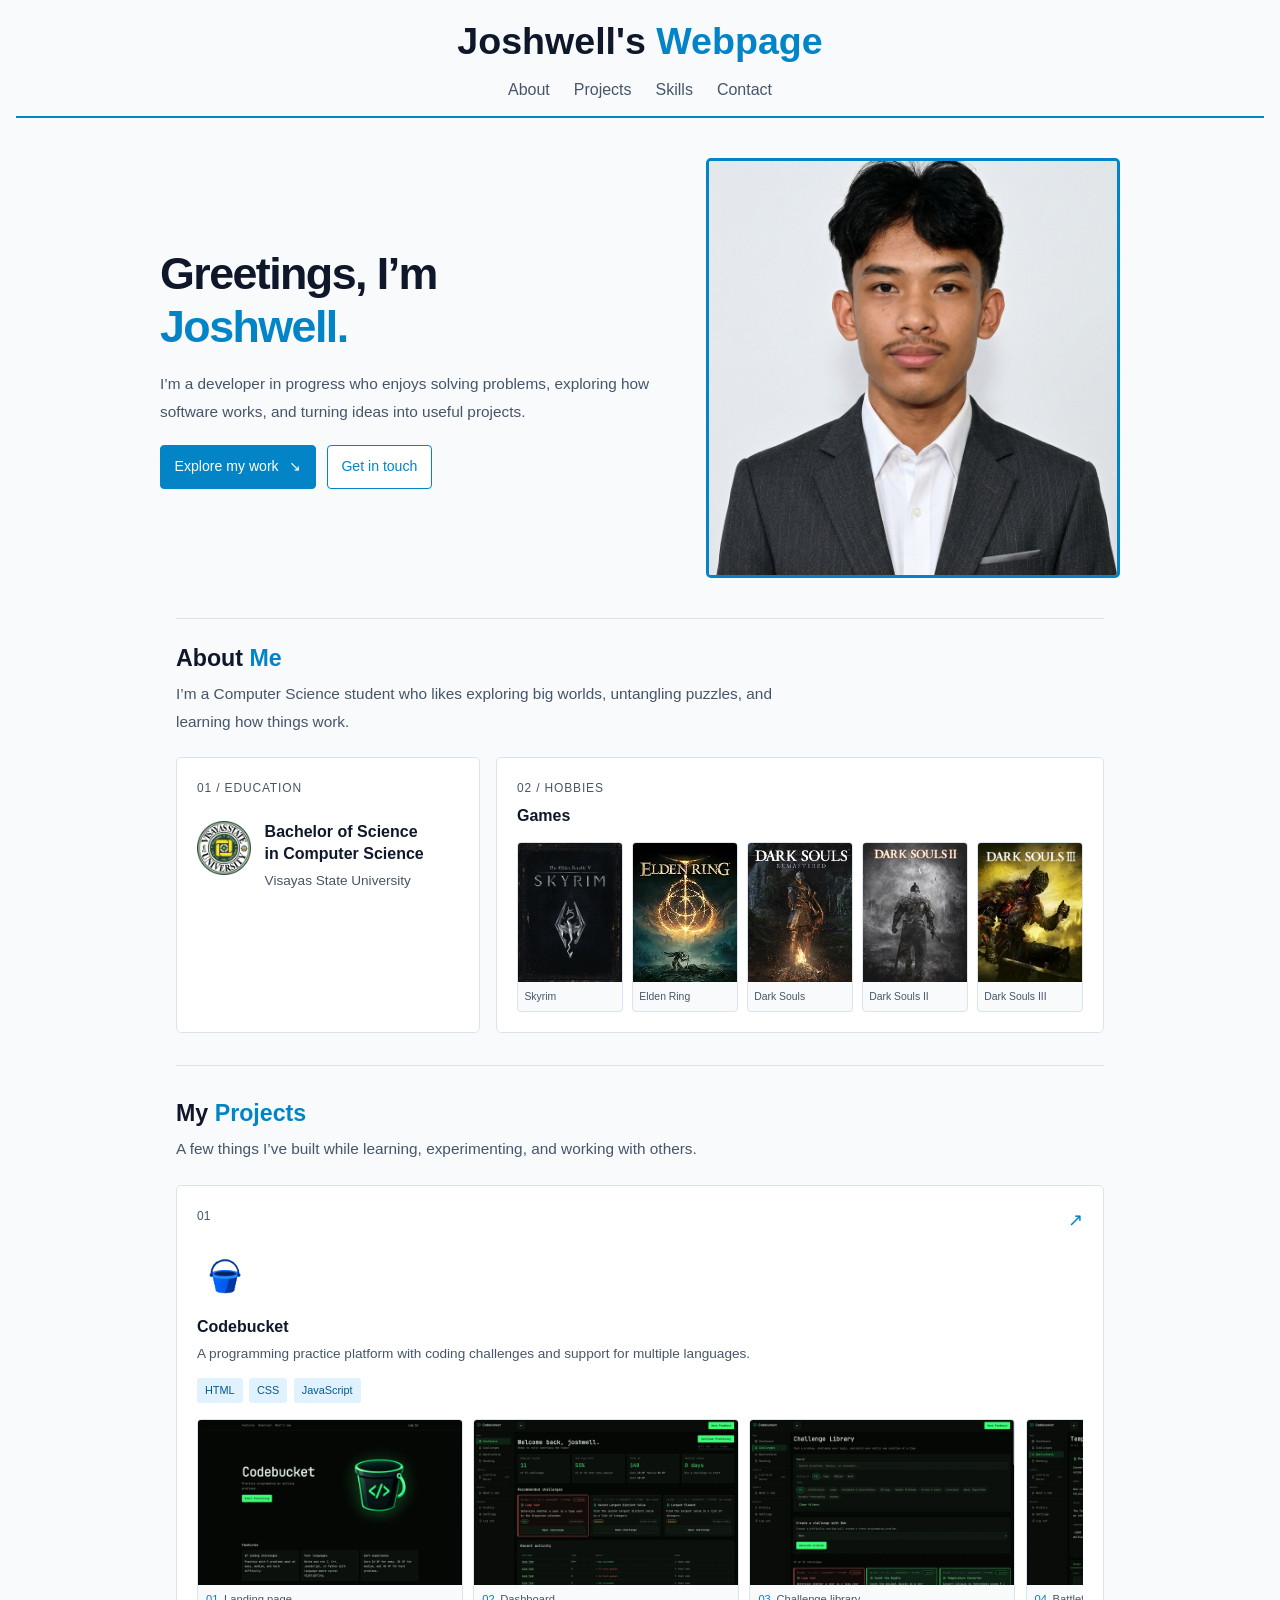
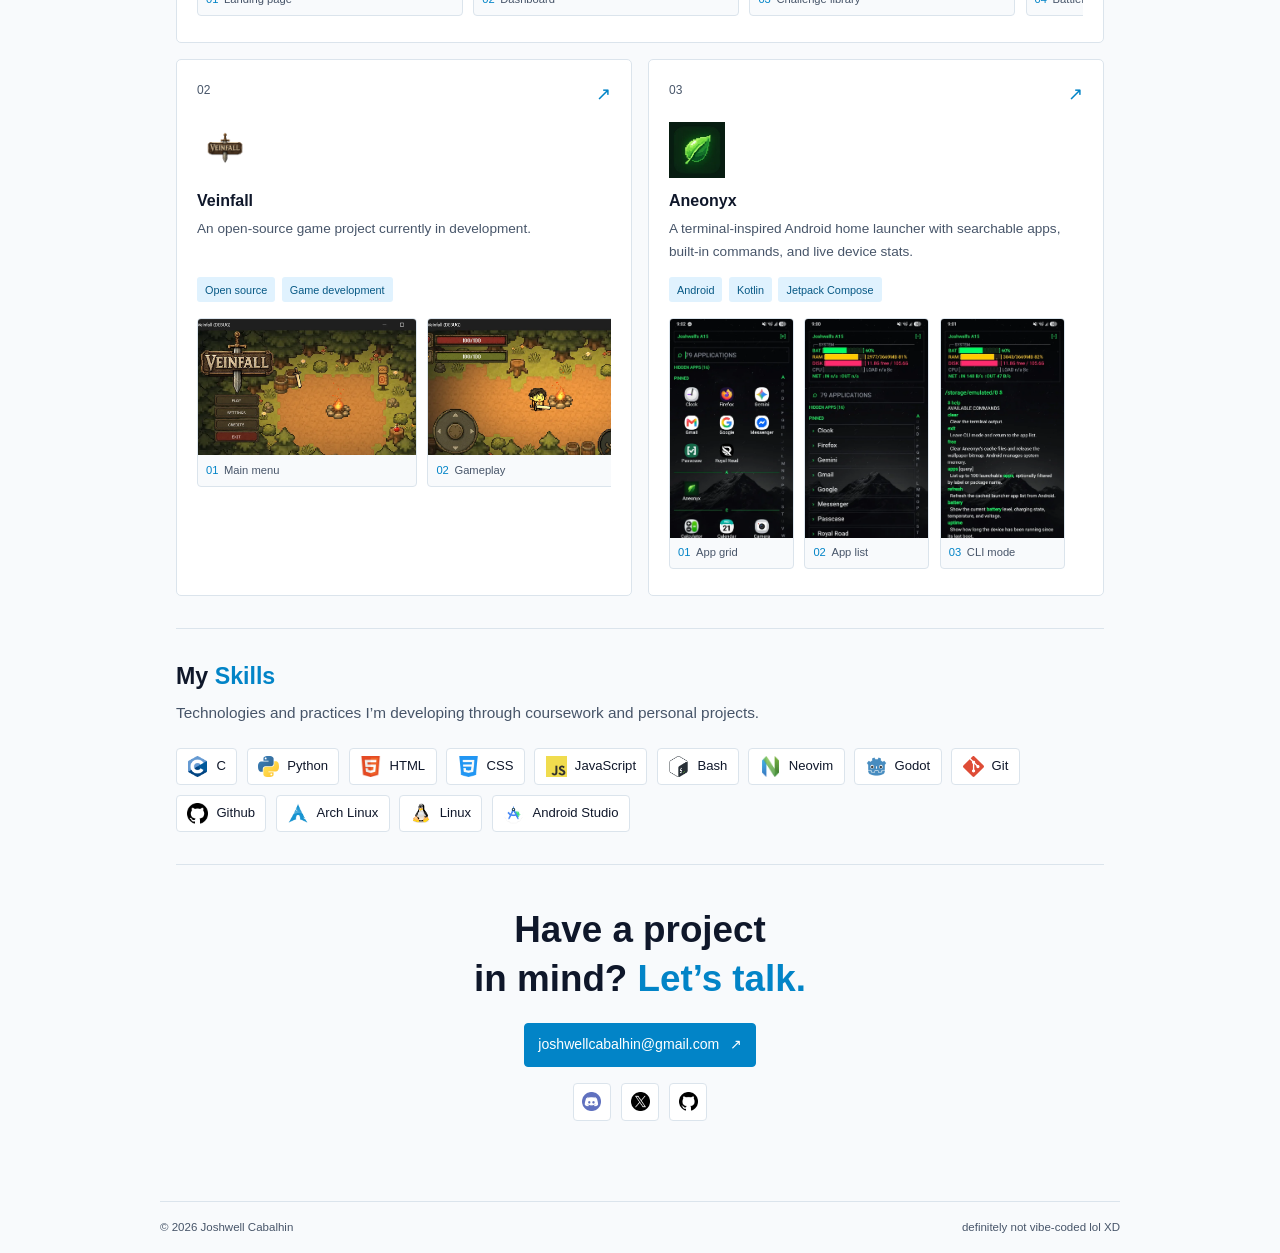
==== commit 3a3c7bcf: "remove lo-fi music" ====
--- a/index.html
+++ b/index.html
@@ -4,13 +4,16 @@
         <meta charset="UTF-8">
         <meta name="viewport" content="width=device-width, initial-scale=1.0">
         <meta name="theme-color" content="#f8fafc">
-        <title>Joshwell Cabalhin — Portfolio</title>
+        <title>Joshwell's Webpage</title>
         <link rel="stylesheet" href="style.css">
-        <script src="script.js" defer></script>
     </head>
     <body>
         <header class="site-header">
-            <div class="center"><h1 class="site-title"><a href="#home">Joshwell's <span class="accent-text">Webpage</span></a></h1></div>
+            <div class="center">
+                <h1 class="site-title">
+                    <a href="#home">Joshwell's <span class="accent-text">Webpage</span></a>
+                </h1>
+            </div>
             <div class="center">
                 <nav class="navbar" aria-label="Main navigation">
                     <a href="#about">About</a>
@@ -28,66 +31,181 @@
                     <h1>Greetings, I’m <span>Joshwell.</span></h1>
                     <p class="hero-intro">I’m a developer in progress who enjoys solving problems, exploring how software works, and turning ideas into useful projects.</p>
                     <div class="hero-actions">
-                        <a class="button primary" href="#projects">Explore my work <span aria-hidden="true">↘</span></a>
+                        <a class="button primary" href="#projects">
+                            Explore my work <span aria-hidden="true">↘</span>
+                        </a>
                         <a class="button secondary" href="#contact">Get in touch</a>
                     </div>
                 </div>
                 <div class="hero-visual media-box">
                     <img class="profile-img" src="img/id_pic_formal.jpg" alt="Portrait of Joshwell">
-                    <button id="music-button" class="music-control" type="button" aria-label="Play or pause background music"><img src="img/icons/cassette.webp" alt=""> <span id="music-desc">Play some lo-fi</span></button>
                 </div>
             </section>
 
             <section id="about" class="section wrap about-section">
-
-                <div class="section-heading"><h2>About<span> Me</span></h2><p class="section-note">I’m a Computer Science student who likes exploring big worlds, untangling puzzles, and learning how things work.</p></div>
+                <div class="section-heading">
+                    <h2>About<span> Me</span></h2>
+                    <p class="section-note">I’m a Computer Science student who likes exploring big worlds, untangling puzzles, and learning how things work.</p>
+                </div>
                 <div class="about-layout">
-                    <article class="education-card"><p class="label">01 / Education</p><div class="education-line"><img src="img/icons/vsu.webp" alt="Visayas State University" class="school-logo"><div><h3>Bachelor of Science<br>in Computer Science</h3><p>Visayas State University</p></div></div></article>
-                    <article class="hobbies-card"><div class="hobby-heading"><div><p class="label">02 / Hobbies</p><h3>Games</h3></div></div>
+                    <article class="education-card">
+                        <p class="label">01 / Education</p>
+                        <div class="education-line">
+                            <img src="img/icons/vsu.webp" alt="Visayas State University" class="school-logo">
+                            <div>
+                                <h3>Bachelor of Science<br>in Computer Science</h3>
+                                <p>Visayas State University</p>
+                            </div>
+                        </div>
+                    </article>
+                    <article class="hobbies-card">
+                        <div class="hobby-heading">
+                            <div>
+                                <p class="label">02 / Hobbies</p>
+                                <h3>Games</h3>
+                            </div>
+                        </div>
                         <div class="hobby-gallery" aria-label="Favorite games">
-                            <figure class="hobby-art"><img src="img/The_Elder_Scrolls_V_Skyrim_cover.png" alt="The Elder Scrolls V: Skyrim cover"><figcaption> Skyrim</figcaption></figure>
-                            <figure class="hobby-art"><img src="img/elden_ring.png" alt="Elden Ring cover"><figcaption> Elden Ring</figcaption></figure>
-                            <figure class="hobby-art"><img src="img/dark_souls.png" alt="Dark Souls cover"><figcaption> Dark Souls</figcaption></figure>
-                            <figure class="hobby-art"><img src="img/dark_souls_2.jpg" alt="Dark Souls II cover"><figcaption> Dark Souls II</figcaption></figure>
-                            <figure class="hobby-art"><img src="img/dark_souls_3.jpg" alt="Dark Souls III cover"><figcaption> Dark Souls III</figcaption></figure>
+                            <figure class="hobby-art">
+                                <img src="img/The_Elder_Scrolls_V_Skyrim_cover.png" alt="The Elder Scrolls V: Skyrim cover">
+                                <figcaption>Skyrim</figcaption>
+                            </figure>
+                            <figure class="hobby-art">
+                                <img src="img/elden_ring.png" alt="Elden Ring cover">
+                                <figcaption>Elden Ring</figcaption>
+                            </figure>
+                            <figure class="hobby-art">
+                                <img src="img/dark_souls.png" alt="Dark Souls cover">
+                                <figcaption>Dark Souls</figcaption>
+                            </figure>
+                            <figure class="hobby-art">
+                                <img src="img/dark_souls_2.jpg" alt="Dark Souls II cover">
+                                <figcaption>Dark Souls II</figcaption>
+                            </figure>
+                            <figure class="hobby-art">
+                                <img src="img/dark_souls_3.jpg" alt="Dark Souls III cover">
+                                <figcaption>Dark Souls III</figcaption>
+                            </figure>
                         </div>
                     </article>
                 </div>
             </section>
 
             <section id="projects" class="section wrap">
-                <div class="section-heading"><h2>My<span> Projects</span></h2><p class="section-note">A few things I’ve built while learning, experimenting, and working with others.</p></div>
+                <div class="section-heading">
+                    <h2>My<span> Projects</span></h2>
+                    <p class="section-note">A few things I’ve built while learning, experimenting, and working with others.</p>
+                </div>
                 <div class="project-grid">
-                    <a class="project-card featured" href="https://codebucket-joshwell.vercel.app" target="_blank" rel="noopener noreferrer"><div class="project-top"><span class="project-number">01</span><span class="external">↗</span></div><img src="img/icons/codebucket_icon.png" alt="" class="project-icon"><h3>Codebucket</h3><p>A programming practice platform with coding challenges and support for multiple languages.</p><div class="tags"><span>HTML</span><span>CSS</span><span>JavaScript</span></div>
+                    <a class="project-card featured" href="https://codebucket-joshwell.vercel.app" target="_blank" rel="noopener noreferrer">
+                        <div class="project-top">
+                            <span class="project-number">01</span>
+                            <span class="external">↗</span>
+                        </div>
+                        <img src="img/icons/codebucket_icon.png" alt="" class="project-icon">
+                        <h3>Codebucket</h3>
+                        <p>A programming practice platform with coding challenges and support for multiple languages.</p>
+                        <div class="tags">
+                            <span>HTML</span>
+                            <span>CSS</span>
+                            <span>JavaScript</span>
+                        </div>
                         <div class="project-shots" aria-label="Codebucket screenshots">
-                            <figure><img src="img/screenshots/codebucket-landing.webp" alt="Codebucket landing page with the glowing bucket logo and feature cards" loading="lazy" decoding="async"><figcaption><span>01</span>Landing page</figcaption></figure>
-                            <figure><img src="img/screenshots/codebucket-dashboard.webp" alt="Dashboard showing problems solved, test pass rate, XP, and practice streak" loading="lazy" decoding="async"><figcaption><span>02</span>Dashboard</figcaption></figure>
-                            <figure><img src="img/screenshots/codebucket-challenges.webp" alt="Challenge library with search box and difficulty and topic filters" loading="lazy" decoding="async"><figcaption><span>03</span>Challenge library</figcaption></figure>
-                            <figure><img src="img/screenshots/codebucket-battlefield.webp" alt="Battlefield editor with the problem statement and a C code editor" loading="lazy" decoding="async"><figcaption><span>04</span>Battlefield</figcaption></figure>
-                            <figure><img src="img/screenshots/codebucket-ranking.webp" alt="Ranking table comparing players by solved challenges, XP, and pass rate" loading="lazy" decoding="async"><figcaption><span>05</span>Ranking</figcaption></figure>
-                            <figure><img src="img/screenshots/codebucket-profile.webp" alt="Profile page with stats, activity heatmap, and recent runs" loading="lazy" decoding="async"><figcaption><span>06</span>Profile</figcaption></figure>
-                            <figure><img src="img/screenshots/codebucket-settings.webp" alt="Settings page with account details and learning preferences" loading="lazy" decoding="async"><figcaption><span>07</span>Settings</figcaption></figure>
-                        </div>
-                    </a>
-                    <a class="project-card" href="https://github.com/llewtonsi/veinfall" target="_blank" rel="noopener noreferrer"><div class="project-top"><span class="project-number">02</span><span class="external">↗</span></div><img src="img/icons/veinfall_icon.webp" alt="" class="project-icon"><h3>Veinfall</h3><p>An open-source game project currently in development.</p><div class="tags"><span>Open source</span><span>Game development</span></div>
+                            <figure>
+                                <img src="img/screenshots/codebucket-landing.webp" alt="Codebucket landing page with the glowing bucket logo and feature cards" loading="lazy" decoding="async">
+                                <figcaption><span>01</span>Landing page</figcaption>
+                            </figure>
+                            <figure>
+                                <img src="img/screenshots/codebucket-dashboard.webp" alt="Dashboard showing problems solved, test pass rate, XP, and practice streak" loading="lazy" decoding="async">
+                                <figcaption><span>02</span>Dashboard</figcaption>
+                            </figure>
+                            <figure>
+                                <img src="img/screenshots/codebucket-challenges.webp" alt="Challenge library with search box and difficulty and topic filters" loading="lazy" decoding="async">
+                                <figcaption><span>03</span>Challenge library</figcaption>
+                            </figure>
+                            <figure>
+                                <img src="img/screenshots/codebucket-battlefield.webp" alt="Battlefield editor with the problem statement and a C code editor" loading="lazy" decoding="async">
+                                <figcaption><span>04</span>Battlefield</figcaption>
+                            </figure>
+                            <figure>
+                                <img src="img/screenshots/codebucket-ranking.webp" alt="Ranking table comparing players by solved challenges, XP, and pass rate" loading="lazy" decoding="async">
+                                <figcaption><span>05</span>Ranking</figcaption>
+                            </figure>
+                            <figure>
+                                <img src="img/screenshots/codebucket-profile.webp" alt="Profile page with stats, activity heatmap, and recent runs" loading="lazy" decoding="async">
+                                <figcaption><span>06</span>Profile</figcaption>
+                            </figure>
+                            <figure>
+                                <img src="img/screenshots/codebucket-settings.webp" alt="Settings page with account details and learning preferences" loading="lazy" decoding="async">
+                                <figcaption><span>07</span>Settings</figcaption>
+                            </figure>
+                        </div>
+                    </a>
+
+                    <a class="project-card" href="https://github.com/llewtonsi/veinfall" target="_blank" rel="noopener noreferrer">
+                        <div class="project-top">
+                            <span class="project-number">02</span>
+                            <span class="external">↗</span>
+                        </div>
+                        <img src="img/icons/veinfall_icon.webp" alt="" class="project-icon">
+                        <h3>Veinfall</h3>
+                        <p>An open-source game project currently in development.</p>
+                        <div class="tags">
+                            <span>Open source</span>
+                            <span>Game development</span>
+                        </div>
                         <div class="project-shots" aria-label="Veinfall screenshots">
-                            <figure><img src="img/screenshots/menu.webp" alt="Veinfall main menu with Play, Settings, Credits, and Exit buttons" loading="lazy" decoding="async"><figcaption><span>01</span>Main menu</figcaption></figure>
-                            <figure><img src="img/screenshots/gameplay.webp" alt="Gameplay with the player by a campfire, health bars, and touch controls" loading="lazy" decoding="async"><figcaption><span>02</span>Gameplay</figcaption></figure>
-                            <figure><img src="img/screenshots/inventory.webp" alt="Inventory screen with equipment slots and an iron sword tooltip" loading="lazy" decoding="async"><figcaption><span>03</span>Inventory</figcaption></figure>
-                        </div>
-                    </a>
-                    <a class="project-card" href="https://github.com/llewtonsi/aneonyx" target="_blank" rel="noopener noreferrer"><div class="project-top"><span class="project-number">03</span><span class="external">↗</span></div><img src="img/icons/aneonyx_icon.webp" alt="" class="project-icon"><h3>Aneonyx</h3><p>A terminal-inspired Android home launcher with searchable apps, built-in commands, and live device stats.</p><div class="tags"><span>Android</span><span>Kotlin</span><span>Jetpack Compose</span></div>
+                            <figure>
+                                <img src="img/screenshots/menu.webp" alt="Veinfall main menu with Play, Settings, Credits, and Exit buttons" loading="lazy" decoding="async">
+                                <figcaption><span>01</span>Main menu</figcaption>
+                            </figure>
+                            <figure>
+                                <img src="img/screenshots/gameplay.webp" alt="Gameplay with the player by a campfire, health bars, and touch controls" loading="lazy" decoding="async">
+                                <figcaption><span>02</span>Gameplay</figcaption>
+                            </figure>
+                            <figure>
+                                <img src="img/screenshots/inventory.webp" alt="Inventory screen with equipment slots and an iron sword tooltip" loading="lazy" decoding="async">
+                                <figcaption><span>03</span>Inventory</figcaption>
+                            </figure>
+                        </div>
+                    </a>
+
+                    <a class="project-card" href="https://github.com/llewtonsi/aneonyx" target="_blank" rel="noopener noreferrer">
+                        <div class="project-top">
+                            <span class="project-number">03</span>
+                            <span class="external">↗</span>
+                        </div>
+                        <img src="img/icons/aneonyx_icon.webp" alt="" class="project-icon">
+                        <h3>Aneonyx</h3>
+                        <p>A terminal-inspired Android home launcher with searchable apps, built-in commands, and live device stats.</p>
+                        <div class="tags">
+                            <span>Android</span>
+                            <span>Kotlin</span>
+                            <span>Jetpack Compose</span>
+                        </div>
                         <div class="project-shots portrait" aria-label="Aneonyx screenshots">
-                            <figure><img src="img/screenshots/home-grid.webp" alt="Aneonyx app grid with search bar, pinned apps, and an A to Z index" loading="lazy" decoding="async"><figcaption><span>01</span>App grid</figcaption></figure>
-                            <figure><img src="img/screenshots/home-list.webp" alt="Aneonyx list view with the live system panel and app list" loading="lazy" decoding="async"><figcaption><span>02</span>App list</figcaption></figure>
-                            <figure><img src="img/screenshots/cli-system-panel.webp" alt="CLI mode showing live system stats and available commands" loading="lazy" decoding="async"><figcaption><span>03</span>CLI mode</figcaption></figure>
+                            <figure>
+                                <img src="img/screenshots/home-grid.webp" alt="Aneonyx app grid with search bar, pinned apps, and an A to Z index" loading="lazy" decoding="async">
+                                <figcaption><span>01</span>App grid</figcaption>
+                            </figure>
+                            <figure>
+                                <img src="img/screenshots/home-list.webp" alt="Aneonyx list view with the live system panel and app list" loading="lazy" decoding="async">
+                                <figcaption><span>02</span>App list</figcaption>
+                            </figure>
+                            <figure>
+                                <img src="img/screenshots/cli-system-panel.webp" alt="CLI mode showing live system stats and available commands" loading="lazy" decoding="async">
+                                <figcaption><span>03</span>CLI mode</figcaption>
+                            </figure>
                         </div>
                     </a>
                 </div>
             </section>
 
             <section id="skills" class="section wrap">
-                <div class="section-heading"><h2>My<span> Skills</span></h2><p class="section-note">Technologies and practices I’m developing through coursework and personal projects.</p></div>
+                <div class="section-heading">
+                    <h2>My<span> Skills</span></h2>
+                    <p class="section-note">Technologies and practices I’m developing through coursework and personal projects.</p>
+                </div>
                 <ul class="skills-list" aria-label="Languages and technologies">
                     <li class="skill-item"><img src="img/icons/c_logo.webp" alt="">C</li>
                     <li class="skill-item"><img src="img/icons/Python-logo-notext.svg" alt="">Python</li>
@@ -106,10 +224,27 @@
             </section>
 
             <section id="contact" class="section wrap contact-section">
-                <h2>Have a project<br>in mind? <span>Let’s talk.</span></h2><a class="button primary" href="mailto:joshwellcabalhin@gmail.com">joshwellcabalhin@gmail.com <span aria-hidden="true">↗</span></a>
-                <div class="social-links"><a href="https://discord.com/users/1340693240004870204" aria-label="Discord"><img src="img/icons/discord_icon.webp" alt=""></a><a href="https://x.com/llewtonsi" aria-label="X"><img src="img/icons/x_icon.webp" alt=""></a><a href="https://github.com/llewtonsi" aria-label="GitHub"><img src="img/icons/github_logo.webp" alt=""></a></div>
+                <h2>Have a project<br>in mind? <span>Let’s talk.</span></h2>
+                <a class="button primary" href="mailto:joshwellcabalhin@gmail.com">
+                    joshwellcabalhin@gmail.com <span aria-hidden="true">↗</span>
+                </a>
+                <div class="social-links">
+                    <a href="https://discord.com/users/1340693240004870204" aria-label="Discord">
+                        <img src="img/icons/discord_icon.webp" alt="">
+                    </a>
+                    <a href="https://x.com/llewtonsi" aria-label="X">
+                        <img src="img/icons/x_icon.webp" alt="">
+                    </a>
+                    <a href="https://github.com/llewtonsi" aria-label="GitHub">
+                        <img src="img/icons/github_logo.webp" alt="">
+                    </a>
+                </div>
             </section>
         </main>
-        <footer class="wrap footer"><span>© <span id="year"></span> Joshwell Cabalhin</span><span>definitely not vibe-coded lol <span class="prompt">XD</span></span></footer>
+
+        <footer class="wrap footer">
+            <span>© 2026 Joshwell Cabalhin</span>
+            <span>definitely not vibe-coded lol <span class="prompt">XD</span></span>
+        </footer>
     </body>
 </html>
--- a/style.css
+++ b/style.css
@@ -1,4 +1,9 @@
-* { box-sizing: border-box; margin: 0; padding: 0; }
+* {
+    box-sizing: border-box;
+    margin: 0;
+    padding: 0;
+}
+
 :root {
     --blue: #0284c7;
     --ink: #0f172a;
@@ -7,108 +12,589 @@
     --paper: #fff;
     --wash: #e0f2fe;
 }
-html { scroll-behavior: smooth; scroll-padding-top: 1rem; }
-body { background: #f8fafc; color: var(--ink); font: 16px/1.7 sans-serif; }
-a { color: inherit; text-decoration: none; }
-img { display: block; max-width: 100%; height: auto; }
-button { font: inherit; }
-h1, h2, h3, p, figure { margin: 0; }
-.wrap { width: min(960px, calc(100% - 2rem)); margin-inline: auto; }
-.center { text-align: center; }
-.site-header { padding: 1.15rem 1rem 0; text-align: center; }
-.site-title { font-size: clamp(1.8rem, 4vw, 2.35rem); line-height: 1.25; }
-.site-title a { color: inherit; }
-.accent-text, h1 span, h2 span { color: var(--blue); }
-.navbar { display: flex; justify-content: center; flex-wrap: wrap; gap: .35rem 1.5rem; margin-top: .65rem; }
-.navbar a { color: var(--muted); font-weight: 500; transition: color .2s; }
-.navbar a:hover, .navbar a:focus-visible { color: var(--blue); }
-a:focus-visible, button:focus-visible { outline: 2px solid var(--blue); outline-offset: 3px; }
-hr { height: 2px; width: 100%; border: 0; background: var(--blue); margin: .8rem auto 0; }
-main { width: min(960px, calc(100% - 2rem)); margin: 2.5rem auto; }
-main h2 { margin-bottom: 1rem; font-size: 1.45rem; line-height: 1.3; }
-.hero { width: 100%; min-height: 0; padding: 0 0 2.5rem; }
-.intro-layout { display: grid; grid-template-columns: minmax(0, 1.1fr) minmax(260px, .9fr); align-items: center; gap: 2.5rem; }
-.hero-copy { max-width: none; }
-.hero-copy h1 { max-width: 16ch; font-size: clamp(2rem, 4vw, 2.8rem); line-height: 1.2; margin-bottom: 1rem; letter-spacing: -.035em; }
-.hero-intro, .section-note { color: var(--muted); font-size: .96rem; line-height: 1.8; }
-.hero-visual { display: flex; flex-direction: column; align-items: center; justify-content: center; gap: .8rem; margin: 0; max-width: none; }
-.profile-img { width: 100%; max-height: 420px; object-fit: cover; object-position: center 35%; border: 3px solid var(--blue); border-radius: 5px; }
-.music-control { display: flex; align-items: center; gap: .6rem; padding: .45rem .75rem; background: var(--paper); border: 1px solid var(--line); border-radius: 5px; color: var(--muted); cursor: pointer; font-size: .8rem; }
-.music-control img { width: 23px; }
-.hero-actions { display: flex; flex-wrap: wrap; gap: .7rem; margin-top: 1.25rem; }
-.button { display: inline-flex; align-items: center; justify-content: center; gap: .65rem; padding: .55rem .85rem; border: 1px solid var(--blue); border-radius: 4px; color: var(--blue); font-size: .88rem; transition: background .2s, color .2s; }
-.button:hover { background: var(--blue); color: white; }
-.button.primary { background: var(--blue); color: white; }
-.button.primary:hover { background: #0369a1; }
-.button.secondary { background: white; }
-.section { padding: 2rem 0; border-top: 1px solid var(--line); }
-.section-heading { margin-bottom: 1.35rem; }
-.section-heading h2 { margin-bottom: .45rem; }
-.section-note { max-width: 70ch; }
-.about-section { padding-top: 1.5rem; }
-.about-layout { display: grid; grid-template-columns: .8fr 1.6fr; gap: 1rem; }
-.education-card, .hobbies-card, .project-card { background: var(--paper); border: 1px solid var(--line); border-radius: 5px; padding: 1.25rem; }
-.education-card { position: relative; min-height: 220px; overflow: hidden; }
-.label { color: var(--muted); font-size: .75rem; text-transform: uppercase; letter-spacing: .07em; }
-.education-line { display: flex; align-items: flex-start; gap: .85rem; margin-top: 1.4rem; position: relative; z-index: 1; }
-.school-logo { width: 54px; height: 54px; object-fit: contain; flex: 0 0 auto; }
-.education-line h3, .project-card h3 { font-size: 1rem; line-height: 1.4; }
-.education-line p { color: var(--muted); font-size: .85rem; margin-top: .2rem; }
-.education-index { position: absolute; right: .1em; bottom: -.35em; color: rgba(2,132,199,.08); font-size: 8rem; line-height: 1; font-weight: 700; }
-.hobby-heading { margin-bottom: .8rem; }
-.hobby-heading h3 { margin-top: .25rem; font-size: 1rem; }
-.hobby-gallery { display: grid; grid-template-columns: repeat(5, minmax(0, 1fr)); gap: .55rem; }
-.hobby-art { min-width: 0; overflow: hidden; border: 1px solid var(--line); border-radius: 4px; background: #f8fafc; }
-.hobby-art img { width: 100%; aspect-ratio: 3 / 4; object-fit: cover; transition: transform .25s; }
-.hobby-art:hover img { transform: scale(1.04); }
-.hobby-art figcaption { padding: .35rem .4rem; color: var(--muted); font-size: .65rem; white-space: nowrap; overflow: hidden; text-overflow: ellipsis; }
-.project-grid { display: grid; grid-template-columns: repeat(2, minmax(0, 1fr)); gap: 1rem; }
-.project-card { display: block; transition: border-color .2s, box-shadow .2s; }
-.project-card:hover { border-color: #7dd3fc; box-shadow: 0 4px 16px rgba(15,23,42,.06); }
-.project-top { display: flex; justify-content: space-between; color: var(--muted); font-size: .75rem; }
-.external { color: var(--blue); font-size: 1.1rem; }
-.project-icon { width: 56px; height: 56px; object-fit: contain; margin: .75rem 0; }
-.project-card > p { color: var(--muted); font-size: .85rem; line-height: 1.7; min-height: 3rem; margin-top: .25rem; }
-.tags { display: flex; flex-wrap: wrap; gap: .4rem; margin-top: .8rem; }
-.tags span { background: var(--wash); color: #075985; padding: .2rem .5rem; border-radius: 3px; font-size: .68rem; }
-.project-card.featured { grid-column: 1 / -1; }
-.project-card.featured > p { min-height: 0; }
-.project-shots { display: grid; grid-auto-flow: column; grid-auto-columns: clamp(220px, 30%, 310px); gap: .65rem; margin-top: 1rem; padding-bottom: .4rem; overflow-x: auto; overscroll-behavior-x: contain; scroll-snap-type: x proximity; }
-.project-shots figure { min-width: 0; overflow: hidden; border: 1px solid var(--line); border-radius: 4px; background: #f8fafc; scroll-snap-align: start; }
-.project-shots img { width: 100%; aspect-ratio: 16 / 10; object-fit: cover; object-position: top; }
-.project-shots figcaption { padding: .35rem .5rem; color: var(--muted); font-size: .7rem; }
-.project-shots figcaption span { color: var(--blue); margin-right: .35rem; }
-.project-shots.portrait { grid-auto-columns: clamp(125px, 22%, 155px); }
-.project-shots.portrait img { aspect-ratio: 9 / 16; }
-.skills-list { display: flex; flex-wrap: wrap; gap: .6rem; list-style: none; margin-top: 1rem; }
-.skill-item { display: inline-flex; align-items: center; gap: .5rem; padding: .4rem .65rem; border: 1px solid var(--line); background: var(--paper); border-radius: 4px; font-size: .82rem; }
-.skill-item img { width: 21px; height: 21px; object-fit: contain; }
-.contact-section { text-align: center; padding: 2.5rem 0; }
-.contact-section h2 { font-size: clamp(1.7rem, 4vw, 2.3rem); line-height: 1.35; margin-bottom: 1.2rem; }
-.social-links { display: flex; justify-content: center; gap: .65rem; margin-top: 1rem; }
-.social-links a { width: 38px; height: 38px; display: grid; place-items: center; border: 1px solid var(--line); background: var(--paper); border-radius: 4px; transition: border-color .2s; }
-.social-links a:hover { border-color: var(--blue); }
-.social-links img { width: 19px; height: 19px; object-fit: contain; }
-.footer { border-top: 1px solid var(--line); padding: 1rem 0; display: flex; justify-content: space-between; gap: 1rem; color: var(--muted); font-size: .72rem; }
+
+html {
+    scroll-behavior: smooth;
+    scroll-padding-top: 1rem;
+}
+
+body {
+    background: #f8fafc;
+    color: var(--ink);
+    font: 16px/1.7 sans-serif;
+}
+
+a {
+    color: inherit;
+    text-decoration: none;
+}
+
+img {
+    display: block;
+    max-width: 100%;
+    height: auto;
+}
+
+h1,
+h2,
+h3,
+p,
+figure {
+    margin: 0;
+}
+
+.wrap {
+    width: min(960px, calc(100% - 2rem));
+    margin-inline: auto;
+}
+
+.center {
+    text-align: center;
+}
+
+.site-header {
+    padding: 1.15rem 1rem 0;
+    text-align: center;
+}
+
+.site-title {
+    font-size: clamp(1.8rem, 4vw, 2.35rem);
+    line-height: 1.25;
+}
+
+.site-title a {
+    color: inherit;
+}
+
+.accent-text,
+h1 span,
+h2 span {
+    color: var(--blue);
+}
+
+.navbar {
+    display: flex;
+    justify-content: center;
+    flex-wrap: wrap;
+    gap: .35rem 1.5rem;
+    margin-top: .65rem;
+}
+
+.navbar a {
+    color: var(--muted);
+    font-weight: 500;
+    transition: color .2s;
+}
+
+.navbar a:hover,
+.navbar a:focus-visible {
+    color: var(--blue);
+}
+
+a:focus-visible,
+button:focus-visible {
+    outline: 2px solid var(--blue);
+    outline-offset: 3px;
+}
+
+hr {
+    height: 2px;
+    width: 100%;
+    border: 0;
+    background: var(--blue);
+    margin: .8rem auto 0;
+}
+
+main {
+    width: min(960px, calc(100% - 2rem));
+    margin: 2.5rem auto;
+}
+
+main h2 {
+    margin-bottom: 1rem;
+    font-size: 1.45rem;
+    line-height: 1.3;
+}
+
+.hero {
+    width: 100%;
+    min-height: 0;
+    padding: 0 0 2.5rem;
+}
+
+.intro-layout {
+    display: grid;
+    grid-template-columns: minmax(0, 1.1fr) minmax(260px, .9fr);
+    align-items: center;
+    gap: 2.5rem;
+}
+
+.hero-copy {
+    max-width: none;
+}
+
+.hero-copy h1 {
+    max-width: 16ch;
+    font-size: clamp(2rem, 4vw, 2.8rem);
+    line-height: 1.2;
+    margin-bottom: 1rem;
+    letter-spacing: -.035em;
+}
+
+.hero-intro,
+.section-note {
+    color: var(--muted);
+    font-size: .96rem;
+    line-height: 1.8;
+}
+
+.hero-visual {
+    display: flex;
+    flex-direction: column;
+    align-items: center;
+    justify-content: center;
+    gap: .8rem;
+    margin: 0;
+    max-width: none;
+}
+
+.profile-img {
+    width: 100%;
+    max-height: 420px;
+    object-fit: cover;
+    object-position: center 35%;
+    border: 3px solid var(--blue);
+    border-radius: 5px;
+}
+
+.hero-actions {
+    display: flex;
+    flex-wrap: wrap;
+    gap: .7rem;
+    margin-top: 1.25rem;
+}
+
+.button {
+    display: inline-flex;
+    align-items: center;
+    justify-content: center;
+    gap: .65rem;
+    padding: .55rem .85rem;
+    border: 1px solid var(--blue);
+    border-radius: 4px;
+    color: var(--blue);
+    font-size: .88rem;
+    transition: background .2s, color .2s;
+}
+
+.button:hover {
+    background: var(--blue);
+    color: white;
+}
+
+.button.primary {
+    background: var(--blue);
+    color: white;
+}
+
+.button.primary:hover {
+    background: #0369a1;
+}
+
+.button.secondary {
+    background: white;
+}
+
+.section {
+    padding: 2rem 0;
+    border-top: 1px solid var(--line);
+}
+
+.section-heading {
+    margin-bottom: 1.35rem;
+}
+
+.section-heading h2 {
+    margin-bottom: .45rem;
+}
+
+.section-note {
+    max-width: 70ch;
+}
+
+.about-section {
+    padding-top: 1.5rem;
+}
+
+.about-layout {
+    display: grid;
+    grid-template-columns: .8fr 1.6fr;
+    gap: 1rem;
+}
+
+.education-card,
+.hobbies-card,
+.project-card {
+    background: var(--paper);
+    border: 1px solid var(--line);
+    border-radius: 5px;
+    padding: 1.25rem;
+}
+
+.education-card {
+    position: relative;
+    min-height: 220px;
+    overflow: hidden;
+}
+
+.label {
+    color: var(--muted);
+    font-size: .75rem;
+    text-transform: uppercase;
+    letter-spacing: .07em;
+}
+
+.education-line {
+    display: flex;
+    align-items: flex-start;
+    gap: .85rem;
+    margin-top: 1.4rem;
+    position: relative;
+    z-index: 1;
+}
+
+.school-logo {
+    width: 54px;
+    height: 54px;
+    object-fit: contain;
+    flex: 0 0 auto;
+}
+
+.education-line h3,
+.project-card h3 {
+    font-size: 1rem;
+    line-height: 1.4;
+}
+
+.education-line p {
+    color: var(--muted);
+    font-size: .85rem;
+    margin-top: .2rem;
+}
+
+.hobby-heading {
+    margin-bottom: .8rem;
+}
+
+.hobby-heading h3 {
+    margin-top: .25rem;
+    font-size: 1rem;
+}
+
+.hobby-gallery {
+    display: grid;
+    grid-template-columns: repeat(5, minmax(0, 1fr));
+    gap: .55rem;
+}
+
+.hobby-art {
+    min-width: 0;
+    overflow: hidden;
+    border: 1px solid var(--line);
+    border-radius: 4px;
+    background: #f8fafc;
+}
+
+.hobby-art img {
+    width: 100%;
+    aspect-ratio: 3 / 4;
+    object-fit: cover;
+    transition: transform .25s;
+}
+
+.hobby-art:hover img {
+    transform: scale(1.04);
+}
+
+.hobby-art figcaption {
+    padding: .35rem .4rem;
+    color: var(--muted);
+    font-size: .65rem;
+    white-space: nowrap;
+    overflow: hidden;
+    text-overflow: ellipsis;
+}
+
+.project-grid {
+    display: grid;
+    grid-template-columns: repeat(2, minmax(0, 1fr));
+    gap: 1rem;
+}
+
+.project-card {
+    display: block;
+    transition: border-color .2s, box-shadow .2s;
+}
+
+.project-card:hover {
+    border-color: #7dd3fc;
+    box-shadow: 0 4px 16px rgba(15, 23, 42, .06);
+}
+
+.project-top {
+    display: flex;
+    justify-content: space-between;
+    color: var(--muted);
+    font-size: .75rem;
+}
+
+.external {
+    color: var(--blue);
+    font-size: 1.1rem;
+}
+
+.project-icon {
+    width: 56px;
+    height: 56px;
+    object-fit: contain;
+    margin: .75rem 0;
+}
+
+.project-card > p {
+    color: var(--muted);
+    font-size: .85rem;
+    line-height: 1.7;
+    min-height: 3rem;
+    margin-top: .25rem;
+}
+
+.tags {
+    display: flex;
+    flex-wrap: wrap;
+    gap: .4rem;
+    margin-top: .8rem;
+}
+
+.tags span {
+    background: var(--wash);
+    color: #075985;
+    padding: .2rem .5rem;
+    border-radius: 3px;
+    font-size: .68rem;
+}
+
+.project-card.featured {
+    grid-column: 1 / -1;
+}
+
+.project-card.featured > p {
+    min-height: 0;
+}
+
+.project-shots {
+    display: grid;
+    grid-auto-flow: column;
+    grid-auto-columns: clamp(220px, 30%, 310px);
+    gap: .65rem;
+    margin-top: 1rem;
+    padding-bottom: .4rem;
+    overflow-x: auto;
+    overscroll-behavior-x: contain;
+    scroll-snap-type: x proximity;
+}
+
+.project-shots figure {
+    min-width: 0;
+    overflow: hidden;
+    border: 1px solid var(--line);
+    border-radius: 4px;
+    background: #f8fafc;
+    scroll-snap-align: start;
+}
+
+.project-shots img {
+    width: 100%;
+    aspect-ratio: 16 / 10;
+    object-fit: cover;
+    object-position: top;
+}
+
+.project-shots figcaption {
+    padding: .35rem .5rem;
+    color: var(--muted);
+    font-size: .7rem;
+}
+
+.project-shots figcaption span {
+    color: var(--blue);
+    margin-right: .35rem;
+}
+
+.project-shots.portrait {
+    grid-auto-columns: clamp(125px, 22%, 155px);
+}
+
+.project-shots.portrait img {
+    aspect-ratio: 9 / 16;
+}
+
+.skills-list {
+    display: flex;
+    flex-wrap: wrap;
+    gap: .6rem;
+    list-style: none;
+    margin-top: 1rem;
+}
+
+.skill-item {
+    display: inline-flex;
+    align-items: center;
+    gap: .5rem;
+    padding: .4rem .65rem;
+    border: 1px solid var(--line);
+    background: var(--paper);
+    border-radius: 4px;
+    font-size: .82rem;
+}
+
+.skill-item img {
+    width: 21px;
+    height: 21px;
+    object-fit: contain;
+}
+
+.contact-section {
+    text-align: center;
+    padding: 2.5rem 0;
+}
+
+.contact-section h2 {
+    font-size: clamp(1.7rem, 4vw, 2.3rem);
+    line-height: 1.35;
+    margin-bottom: 1.2rem;
+}
+
+.social-links {
+    display: flex;
+    justify-content: center;
+    gap: .65rem;
+    margin-top: 1rem;
+}
+
+.social-links a {
+    width: 38px;
+    height: 38px;
+    display: grid;
+    place-items: center;
+    border: 1px solid var(--line);
+    background: var(--paper);
+    border-radius: 4px;
+    transition: border-color .2s;
+}
+
+.social-links a:hover {
+    border-color: var(--blue);
+}
+
+.social-links img {
+    width: 19px;
+    height: 19px;
+    object-fit: contain;
+}
+
+.footer {
+    border-top: 1px solid var(--line);
+    padding: 1rem 0;
+    display: flex;
+    justify-content: space-between;
+    gap: 1rem;
+    color: var(--muted);
+    font-size: .72rem;
+}
+
 @media (max-width: 700px) {
-    .site-header { padding-top: .85rem; }
-    .navbar { gap: .35rem 1rem; }
-    main { margin: 1.5rem auto; }
-    .intro-layout { grid-template-columns: 1fr; gap: 1.25rem; }
-    .hero { padding-bottom: 1.5rem; }
-    .hero-visual { order: 1; }
-    .profile-img { max-height: 420px; width: min(100%, 420px); }
-    .about-layout, .project-grid { grid-template-columns: 1fr; }
-    .project-card.featured { grid-column: auto; }
-    .education-card { min-height: 185px; }
-    .project-shots { grid-auto-columns: 78%; }
-    .project-shots.portrait { grid-auto-columns: 58%; }
-    .hobby-gallery { grid-template-columns: repeat(3, minmax(0, 1fr)); }
-}
+    .site-header {
+        padding-top: .85rem;
+    }
+
+    .navbar {
+        gap: .35rem 1rem;
+    }
+
+    main {
+        margin: 1.5rem auto;
+    }
+
+    .intro-layout {
+        grid-template-columns: 1fr;
+        gap: 1.25rem;
+    }
+
+    .hero {
+        padding-bottom: 1.5rem;
+    }
+
+    .hero-visual {
+        order: 1;
+    }
+
+    .profile-img {
+        max-height: 420px;
+        width: min(100%, 420px);
+    }
+
+    .about-layout,
+    .project-grid {
+        grid-template-columns: 1fr;
+    }
+
+    .project-card.featured {
+        grid-column: auto;
+    }
+
+    .education-card {
+        min-height: 185px;
+    }
+
+    .project-shots {
+        grid-auto-columns: 78%;
+    }
+
+    .project-shots.portrait {
+        grid-auto-columns: 58%;
+    }
+
+    .hobby-gallery {
+        grid-template-columns: repeat(3, minmax(0, 1fr));
+    }
+}
+
 @media (max-width: 420px) {
-    .wrap, main { width: calc(100% - 1.5rem); }
-    .navbar { column-gap: .75rem; }
-    .hobby-gallery { grid-template-columns: repeat(2, minmax(0, 1fr)); }
-    .footer { flex-direction: column; text-align: center; gap: .2rem; }
-}
-@media (prefers-reduced-motion: reduce) { *, *::before, *::after { scroll-behavior: auto !important; transition-duration: .01ms !important; } }
+    .wrap,
+    main {
+        width: calc(100% - 1.5rem);
+    }
+
+    .navbar {
+        column-gap: .75rem;
+    }
+
+    .hobby-gallery {
+        grid-template-columns: repeat(2, minmax(0, 1fr));
+    }
+
+    .footer {
+        flex-direction: column;
+        text-align: center;
+        gap: .2rem;
+    }
+}
+
+@media (prefers-reduced-motion: reduce) {
+    *,
+    *::before,
+    *::after {
+        scroll-behavior: auto !important;
+        transition-duration: .01ms !important;
+    }
+}
